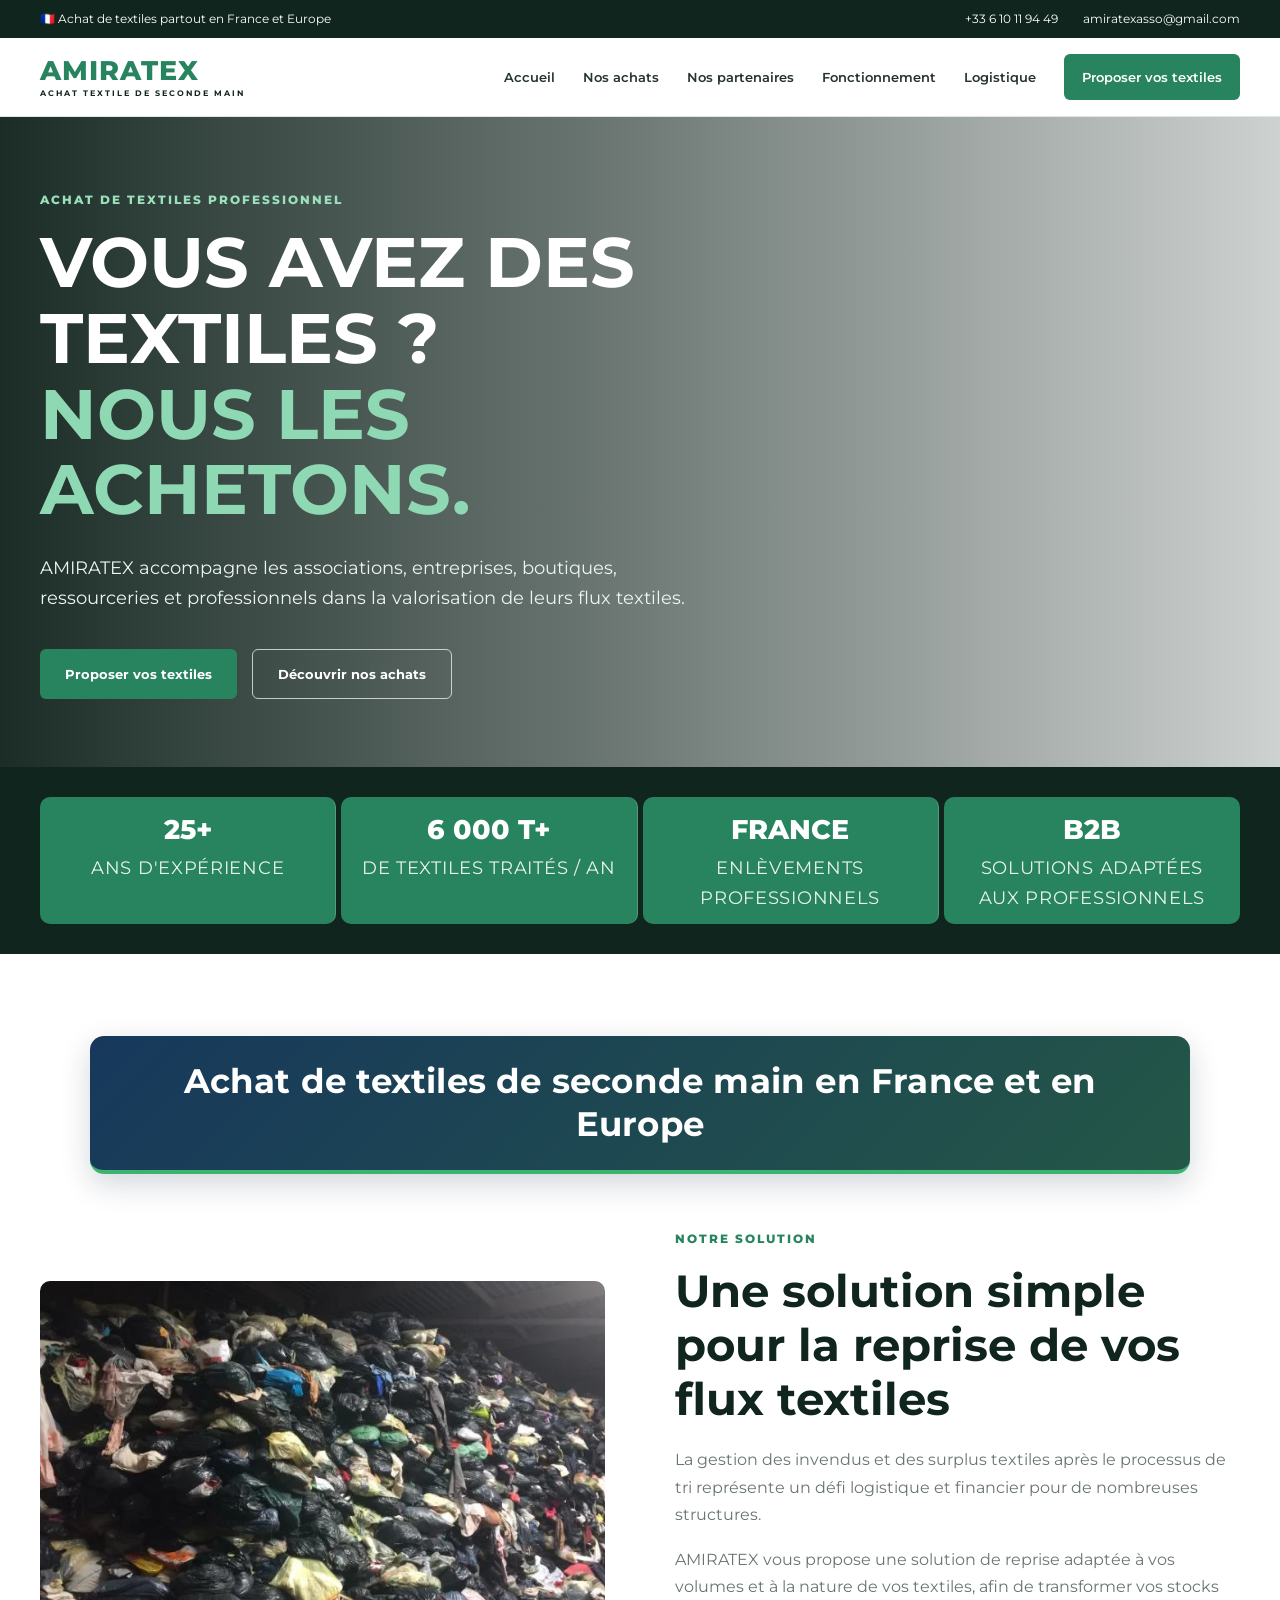
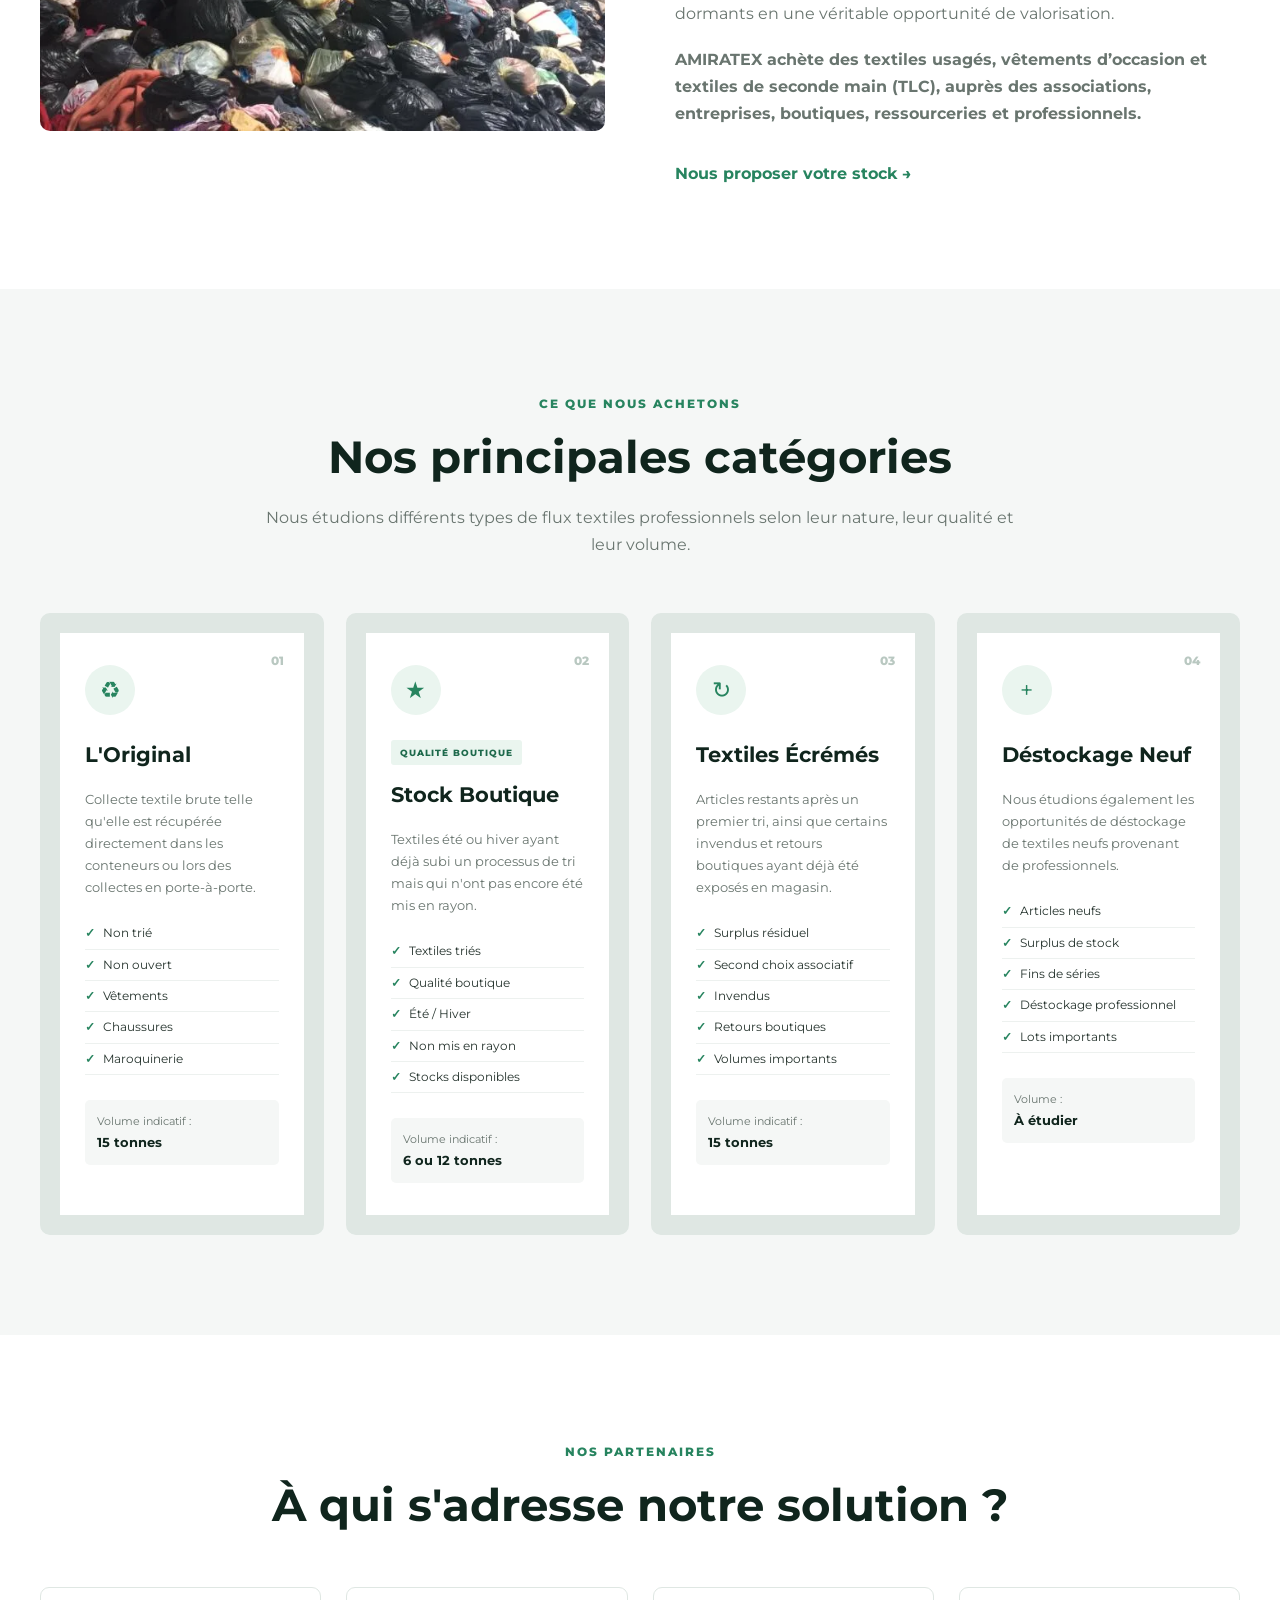
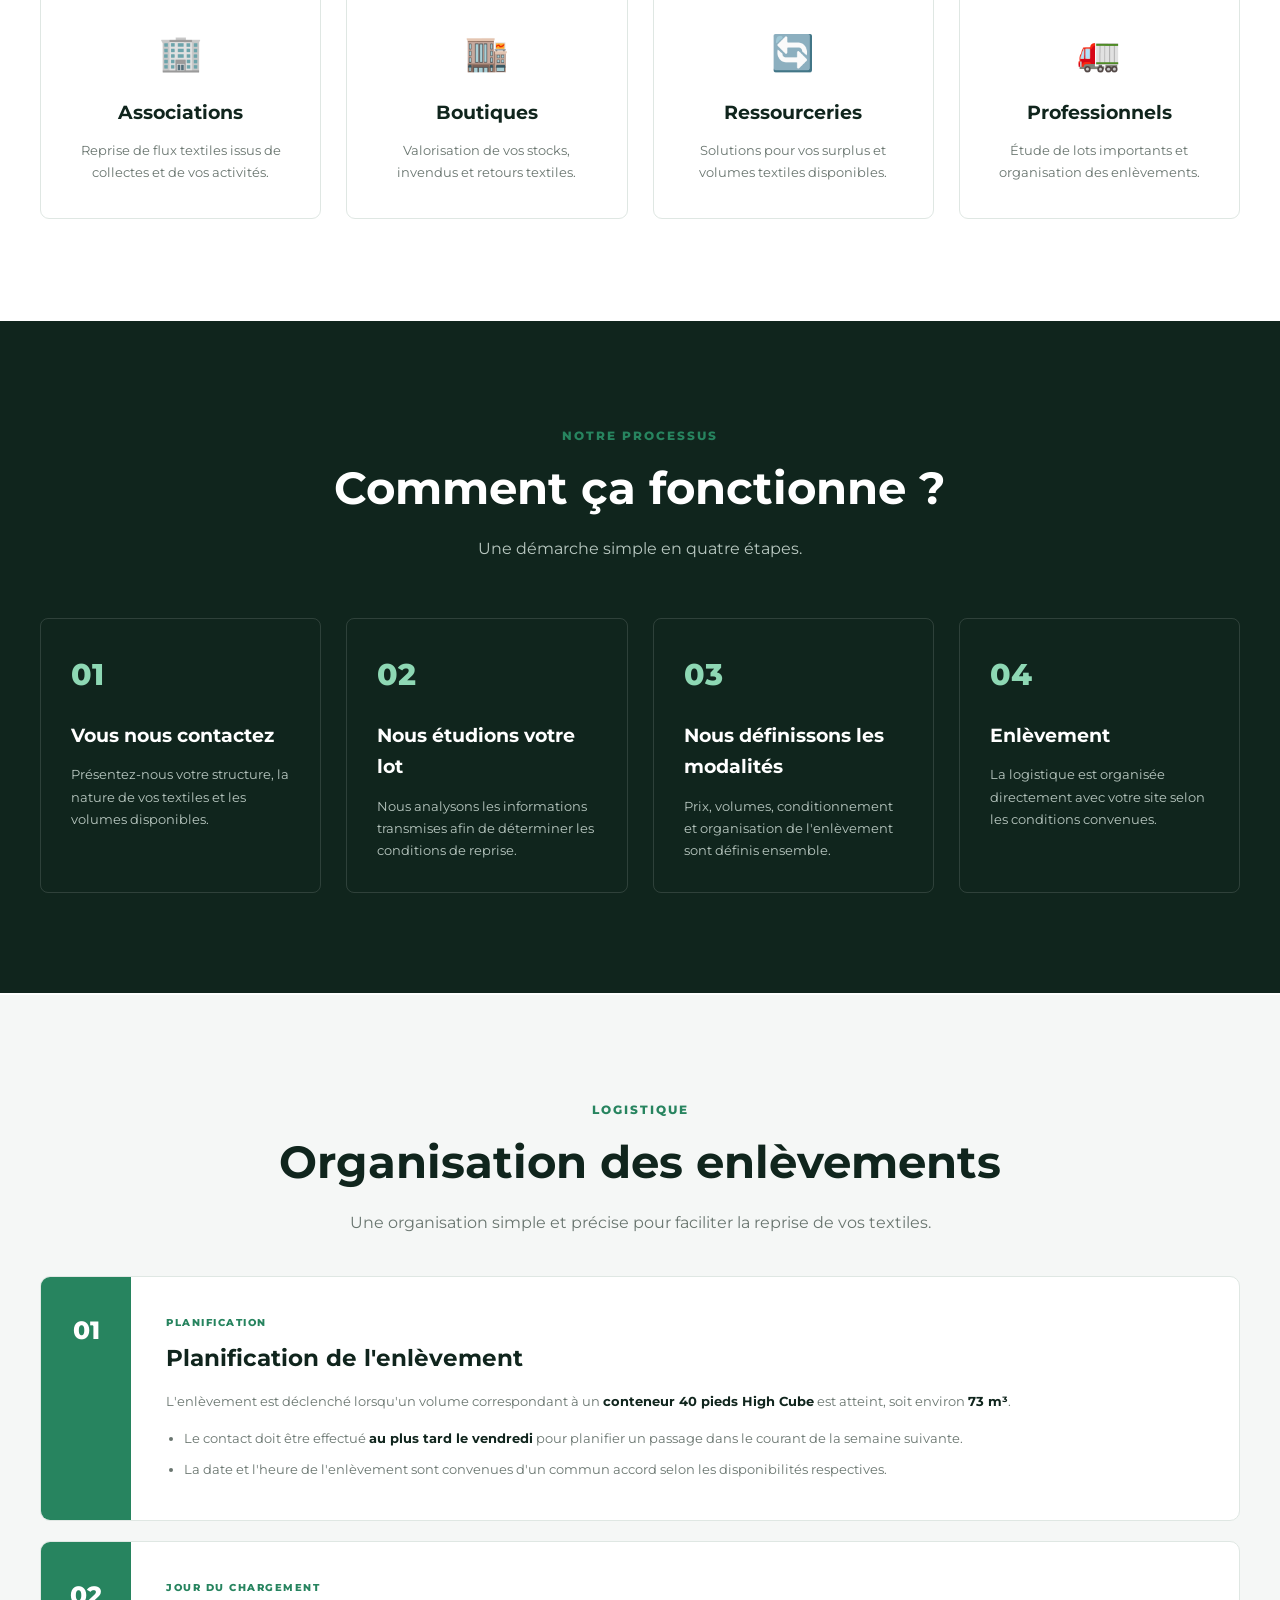
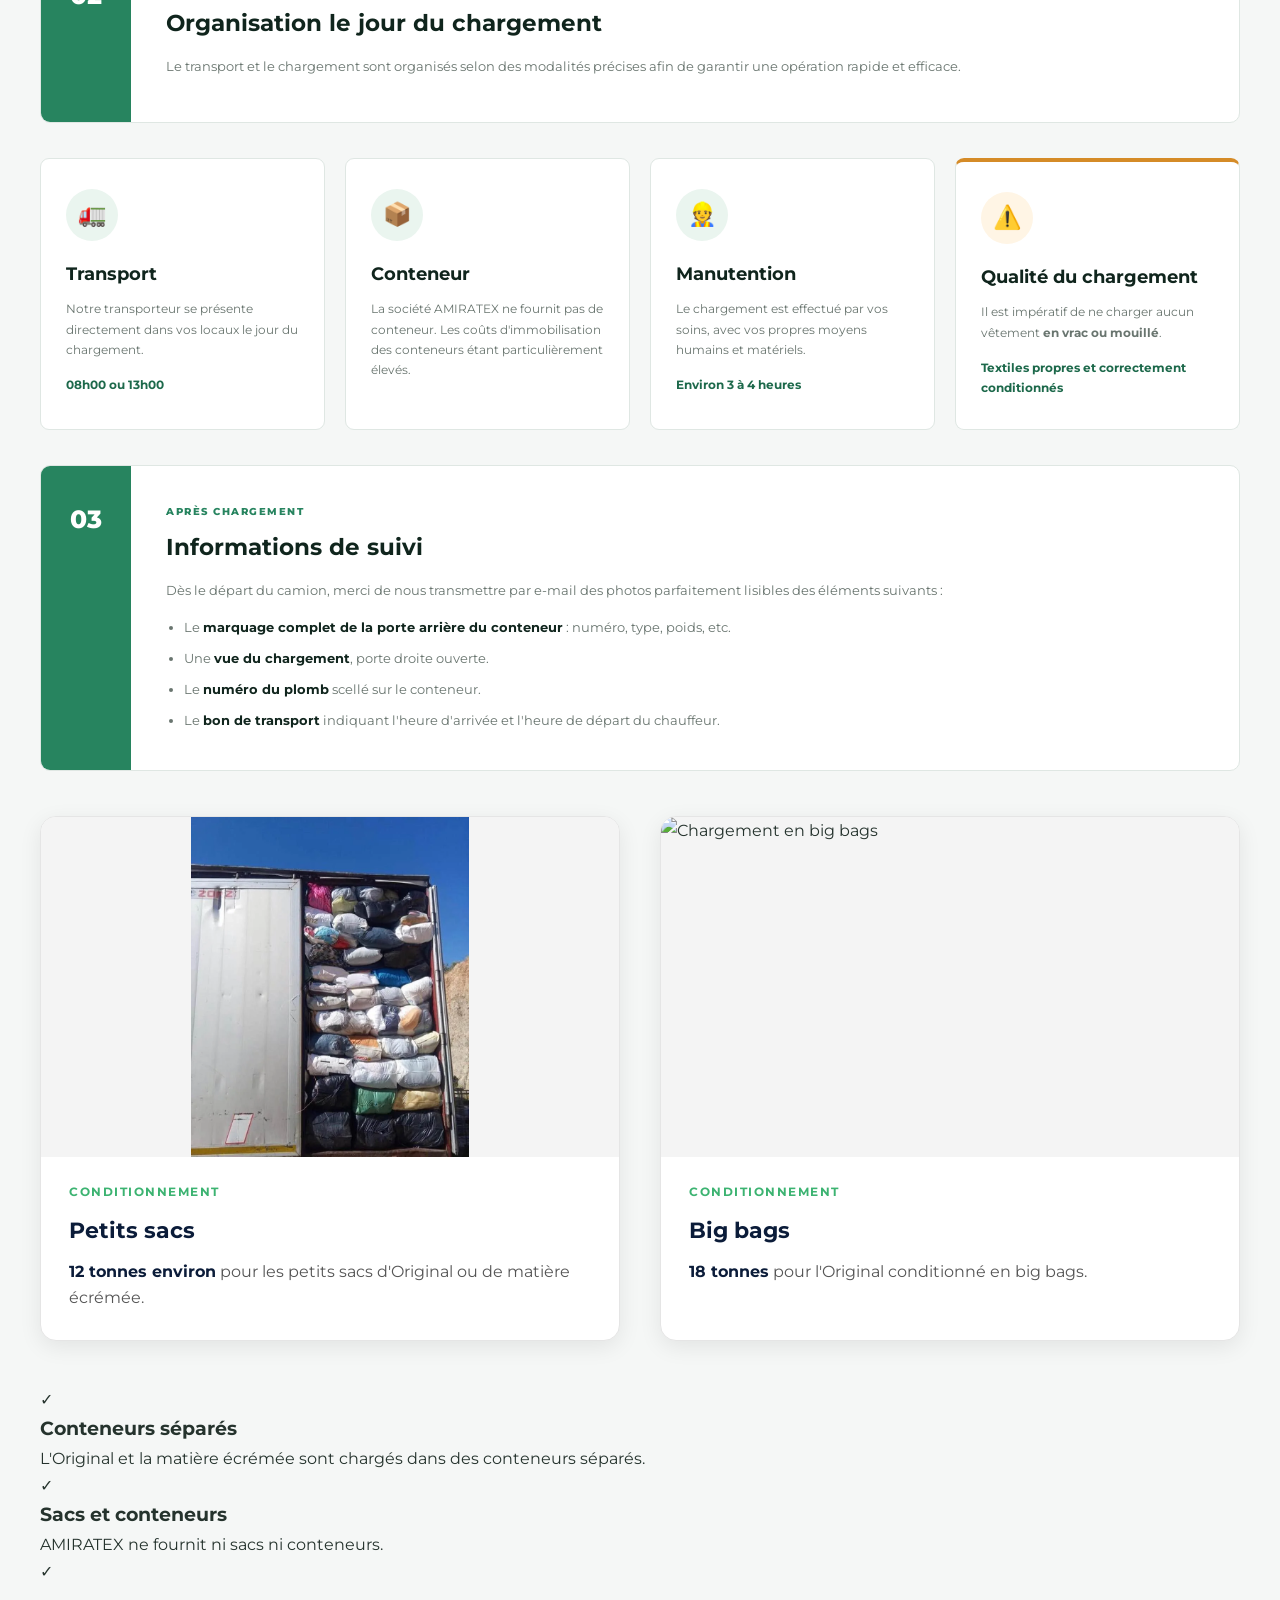
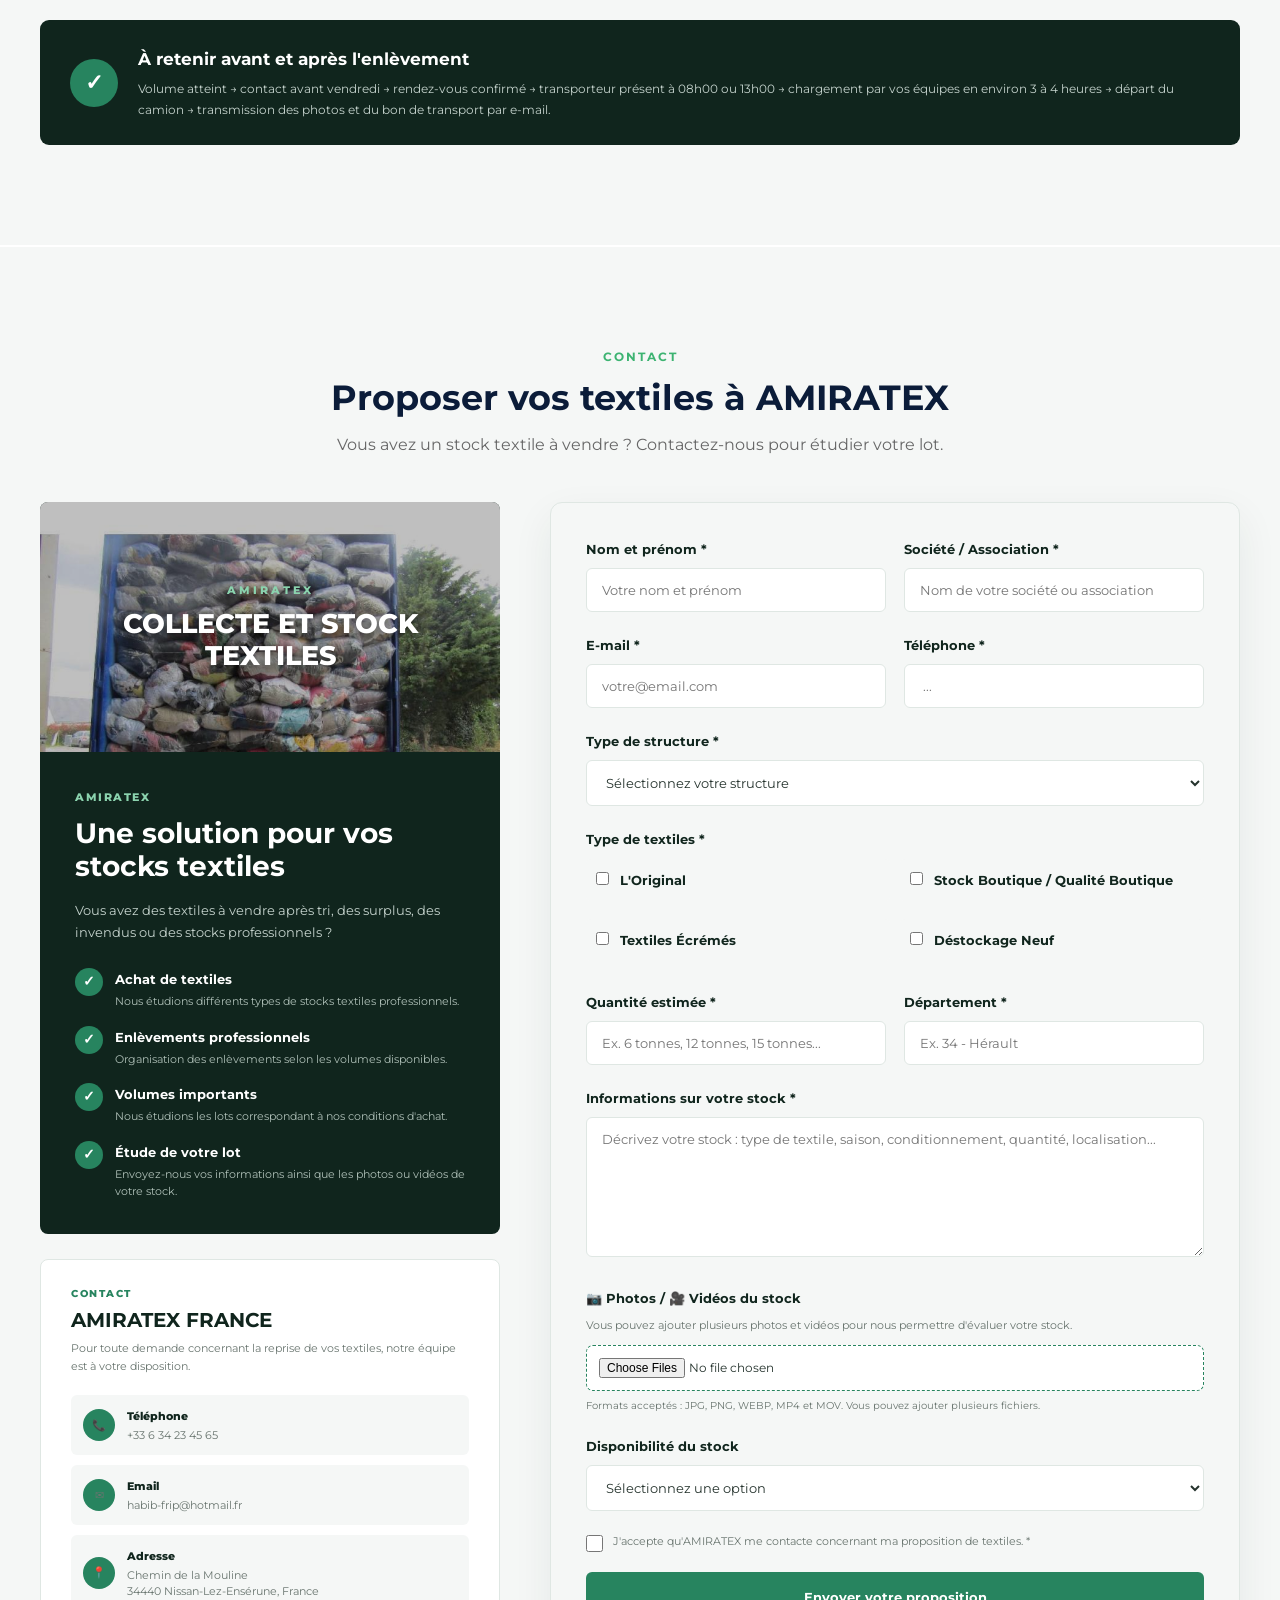
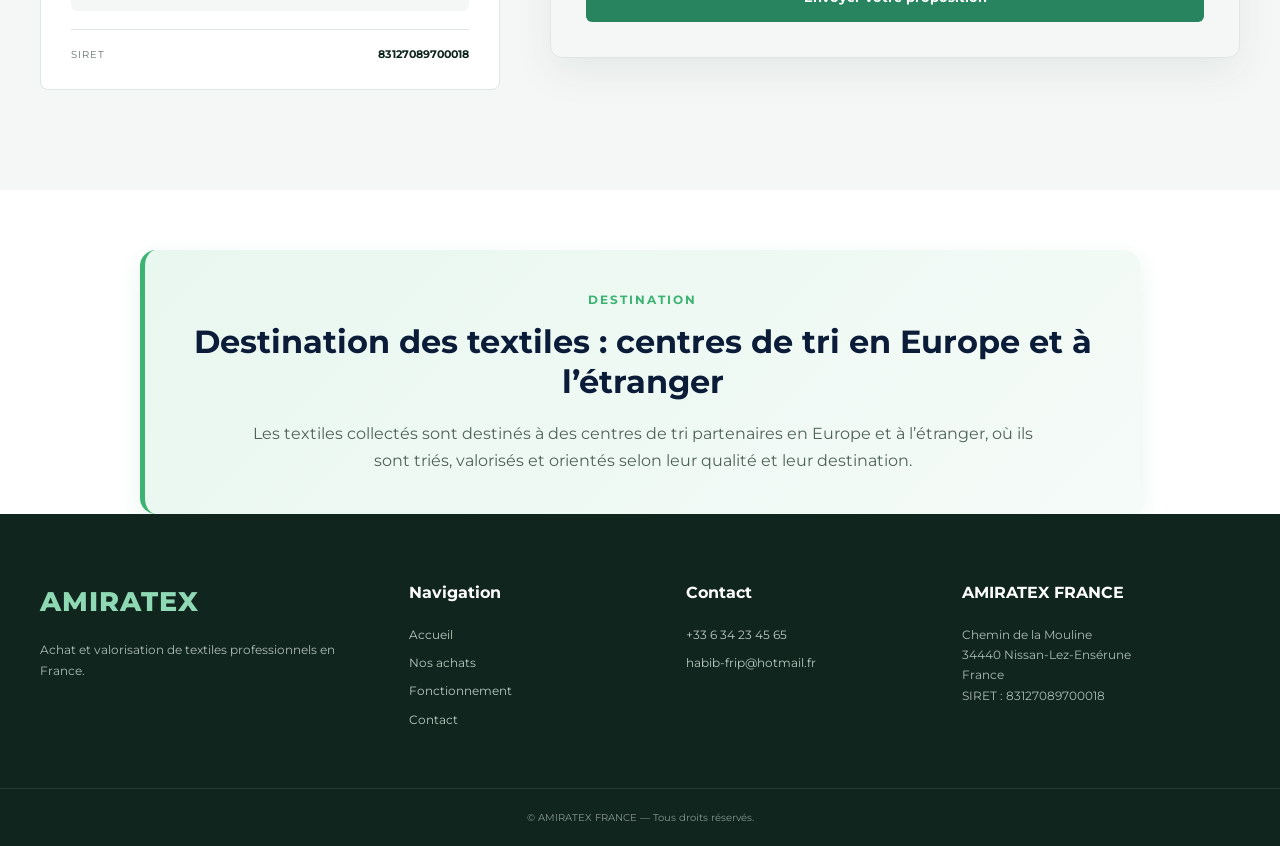
==== index.html @ 4dc1b7bc "Premier commit - Nouveau site AMIRATEX" ====
<!doctype html>
<html lang="fr">
  <head>
    <meta charset="UTF-8" />

    <meta name="viewport" content="width=device-width, initial-scale=1.0" />

    <title>
      AMIRATEX – Achat de textiles usagés et vêtements d’occasion | Textiles de
      seconde main (TLC)
    </title>

    <meta
      name="description"
      content="AMIRATEX achète vos textiles en France : collecte originale, stock boutique, textiles écrémés et déstockage neuf. Enlèvement et logistique adaptés aux professionnels."
    />

    <meta name="robots" content="index, follow" />

    <link rel="stylesheet" href="css/style.css" />

    <link rel="preconnect" href="https://fonts.googleapis.com" />
    <link rel="preconnect" href="https://fonts.gstatic.com" crossorigin />

    <link
      href="https://fonts.googleapis.com/css2?family=Montserrat:wght@400;500;600;700;800&display=swap"
      rel="stylesheet"
    />
  </head>

  <body>
    <!-- =========================
     TOP BAR
========================= -->

    <div class="barre-haute">
      <div class="conteneur barre-haute-contenu">
        <span>🇫🇷 Achat de textiles partout en France et Europe</span>

        <div class="barre-haute-coordonnees">
          <a href="tel:+33610119449">+33 6 10 11 94 49</a>
          <a href="mailto:amiratexasso@gmail.com">amiratexasso@gmail.com</a>
        </div>
      </div>
    </div>

    <!-- =========================
     HEADER
========================= -->

    <header class="entete">
      <div class="conteneur entete-contenu">
        <a href="#accueil" class="logo">
          <span>AMIRATEX</span>
          <small>ACHAT TEXTILE DE SECONDE MAIN</small>
        </a>

        <button class="bouton-menu" id="boutonMenu" aria-label="Ouvrir le menu">
          ☰
        </button>

        <nav class="navigation-principale" id="navigationPrincipale">
          <a href="#accueil">Accueil</a>
          <a href="#achat">Nos achats</a>
          <a href="#partenaires">Nos partenaires</a>
          <a href="#fonctionnement">Fonctionnement</a>
          <a href="#logistique">Logistique</a>
          <a href="#contact" class="bouton-navigation"> Proposer vos textiles </a>
        </nav>
      </div>
    </header>

    <!-- =========================
     HERO
========================= -->

    <section class="accueil" id="accueil">
      <div class="voile-accueil"></div>

      <div class="conteneur accueil-contenu">
        <div class="accueil-texte">
          <span class="accueil-libelle"> ACHAT DE TEXTILES PROFESSIONNEL </span>

          <h1>
            VOUS AVEZ DES TEXTILES ?
            <strong>NOUS LES ACHETONS.</strong>
          </h1>

          <p>
            AMIRATEX accompagne les associations, entreprises, boutiques,
            ressourceries et professionnels dans la valorisation de leurs flux
            textiles.
          </p>

          <div class="accueil-boutons">
            <a href="#contact" class="bouton bouton-principal">
              Proposer vos textiles
            </a>

            <a href="#achat" class="bouton bouton-contour"> Découvrir nos achats </a>
          </div>
        </div>
      </div>
    </section>

    <!-- =========================
     STATS
========================= -->

    <section class="statistiques">
      <div class="conteneur grille-statistiques">
        <div class="statistique">
          <strong>25+</strong>
          <span>ans d'expérience</span>
        </div>

        <div class="statistique">
          <strong>6 000 T+</strong>
          <span>de textiles traités / an</span>
        </div>

        <div class="statistique">
          <strong>FRANCE</strong>
          <span>enlèvements professionnels</span>
        </div>

        <div class="statistique">
          <strong>B2B</strong>
          <span>solutions adaptées aux professionnels</span>
        </div>
      </div>
    </section>

    <!-- =========================
     INTRO
========================= -->

    <section class="section presentation">
      <!-- TITRE DE LA SECTION -->
      <div class="conteneur">
        <h2>Achat de textiles de seconde main en France et en Europe</h2>
      </div>
      <div class="conteneur grille-presentation">
        <div class="image-presentation">
          <img
            src="images/Appoint.webp"
            alt="Textiles destinés à la reprise par AMIRATEX"
            loading="lazy"
          />
        </div>

        <div class="texte-presentation">
          <span class="libelle-section"> NOTRE SOLUTION </span>

          <h2>Une solution simple pour la reprise de vos flux textiles</h2>

          <p>
            La gestion des invendus et des surplus textiles après le processus
            de tri représente un défi logistique et financier pour de nombreuses
            structures.
          </p>

          <p>
            AMIRATEX vous propose une solution de reprise adaptée à vos volumes
            et à la nature de vos textiles, afin de transformer vos stocks
            dormants en une véritable opportunité de valorisation.
          </p>

          <p>
            <strong>
              AMIRATEX achète des textiles usagés, vêtements d’occasion et
              textiles de seconde main (TLC), auprès des associations,
              entreprises, boutiques, ressourceries et professionnels.
            </strong>
          </p>

          <a href="#contact" class="lien-texte"> Nous proposer votre stock → </a>
        </div>
      </div>
    </section>

    <!-- =========================
     NOS ACHATS
========================= -->

    <section class="section achats" id="achat">
      <div class="conteneur">
        <div class="titre-section">
          <span class="libelle-section"> CE QUE NOUS ACHETONS </span>

          <h2>Nos principales catégories</h2>

          <p>
            Nous étudions différents types de flux textiles professionnels selon
            leur nature, leur qualité et leur volume.
          </p>
        </div>

        <div class="grille-achats">
          <!-- ORIGINAL -->

          <article class="carte-achat">
            <div class="numero-carte">01</div>

            <div class="icone-carte">♻</div>

            <h3>L'Original</h3>

            <p>
              Collecte textile brute telle qu'elle est récupérée directement
              dans les conteneurs ou lors des collectes en porte-à-porte.
            </p>

            <ul>
              <li>Non trié</li>
              <li>Non ouvert</li>
              <li>Vêtements</li>
              <li>Chaussures</li>
              <li>Maroquinerie</li>
            </ul>

            <div class="volume">
              Volume indicatif :
              <strong>15 tonnes</strong>
            </div>
          </article>

          <!-- STOCK BOUTIQUE -->

          <article class="carte-achat mis-en-avant">
            <div class="numero-carte">02</div>

            <div class="icone-carte">★</div>

            <span class="libelle-mis-en-avant"> QUALITÉ BOUTIQUE </span>

            <h3>Stock Boutique</h3>

            <p>
              Textiles été ou hiver ayant déjà subi un processus de tri mais qui
              n'ont pas encore été mis en rayon.
            </p>

            <ul>
              <li>Textiles triés</li>
              <li>Qualité boutique</li>
              <li>Été / Hiver</li>
              <li>Non mis en rayon</li>
              <li>Stocks disponibles</li>
            </ul>

            <div class="volume">
              Volume indicatif :
              <strong>6 ou 12 tonnes</strong>
            </div>
          </article>

          <!-- ECREME -->

          <article class="carte-achat">
            <div class="numero-carte">03</div>

            <div class="icone-carte">↻</div>

            <h3>Textiles Écrémés</h3>

            <p>
              Articles restants après un premier tri, ainsi que certains
              invendus et retours boutiques ayant déjà été exposés en magasin.
            </p>

            <ul>
              <li>Surplus résiduel</li>
              <li>Second choix associatif</li>
              <li>Invendus</li>
              <li>Retours boutiques</li>
              <li>Volumes importants</li>
            </ul>

            <div class="volume">
              Volume indicatif :
              <strong>15 tonnes</strong>
            </div>
          </article>

          <!-- DESTOCKAGE NEUF -->

          <article class="carte-achat">
            <div class="numero-carte">04</div>

            <div class="icone-carte">+</div>

            <h3>Déstockage Neuf</h3>

            <p>
              Nous étudions également les opportunités de déstockage de textiles
              neufs provenant de professionnels.
            </p>

            <ul>
              <li>Articles neufs</li>
              <li>Surplus de stock</li>
              <li>Fins de séries</li>
              <li>Déstockage professionnel</li>
              <li>Lots importants</li>
            </ul>

            <div class="volume">
              Volume :
              <strong>À étudier</strong>
            </div>
          </article>
        </div>
      </div>
    </section>

    <!-- =========================
     PARTENAIRES
========================= -->

    <section class="section partenaires" id="partenaires">
      <div class="conteneur">
        <div class="titre-section">
          <span class="libelle-section"> NOS PARTENAIRES </span>

          <h2>À qui s'adresse notre solution ?</h2>
        </div>

        <div class="grille-partenaires">
          <div class="element-partenaire">
            <div class="icone-partenaire">🏢</div>
            <h3>Associations</h3>
            <p>
              Reprise de flux textiles issus de collectes et de vos activités.
            </p>
          </div>

          <div class="element-partenaire">
            <div class="icone-partenaire">🏬</div>
            <h3>Boutiques</h3>
            <p>Valorisation de vos stocks, invendus et retours textiles.</p>
          </div>

          <div class="element-partenaire">
            <div class="icone-partenaire">🔄</div>
            <h3>Ressourceries</h3>
            <p>Solutions pour vos surplus et volumes textiles disponibles.</p>
          </div>

          <div class="element-partenaire">
            <div class="icone-partenaire">🚛</div>
            <h3>Professionnels</h3>
            <p>Étude de lots importants et organisation des enlèvements.</p>
          </div>
        </div>
      </div>
    </section>

    <!-- =========================
     FONCTIONNEMENT
========================= -->

    <section class="section fonctionnement" id="fonctionnement">
      <div class="conteneur">
        <div class="titre-section">
          <span class="libelle-section"> NOTRE PROCESSUS </span>

          <h2>Comment ça fonctionne ?</h2>

          <p>Une démarche simple en quatre étapes.</p>
        </div>

        <div class="etapes">
          <div class="etape">
            <span>01</span>

            <h3>Vous nous contactez</h3>

            <p>
              Présentez-nous votre structure, la nature de vos textiles et les
              volumes disponibles.
            </p>
          </div>

          <div class="etape">
            <span>02</span>

            <h3>Nous étudions votre lot</h3>

            <p>
              Nous analysons les informations transmises afin de déterminer les
              conditions de reprise.
            </p>
          </div>

          <div class="etape">
            <span>03</span>

            <h3>Nous définissons les modalités</h3>

            <p>
              Prix, volumes, conditionnement et organisation de l'enlèvement
              sont définis ensemble.
            </p>
          </div>

          <div class="etape">
            <span>04</span>

            <h3>Enlèvement</h3>

            <p>
              La logistique est organisée directement avec votre site selon les
              conditions convenues.
            </p>
          </div>
        </div>
      </div>
    </section>

    <!-- =========================
     LOGISTIQUE
========================= -->

    <!-- =========================
     ORGANISATION DES ENLÈVEMENTS
========================= -->

    <section class="section logistique" id="logistique">
      <div class="conteneur">
        <!-- TITRE DE LA SECTION -->
        <div class="titre-section">
          <span class="libelle-section"> LOGISTIQUE </span>

          <h2>Organisation des enlèvements</h2>

          <p>
            Une organisation simple et précise pour faciliter la reprise de vos
            textiles.
          </p>
        </div>

        <!-- =========================
             ÉTAPE 01
        ========================= -->

        <div class="etapes-logistiques">
          <article class="etape-logistique">
            <div class="numero-logistique">01</div>

            <div class="contenu-logistique">
              <span class="libelle-logistique"> PLANIFICATION </span>

              <h3>Planification de l'enlèvement</h3>

              <p>
                L'enlèvement est déclenché lorsqu'un volume correspondant à un
                <strong>conteneur 40 pieds High Cube</strong>
                est atteint, soit environ
                <strong>73 m³</strong>.
              </p>

              <ul>
                <li>
                  Le contact doit être effectué
                  <strong>au plus tard le vendredi</strong>
                  pour planifier un passage dans le courant de la semaine
                  suivante.
                </li>

                <li>
                  La date et l'heure de l'enlèvement sont convenues d'un commun
                  accord selon les disponibilités respectives.
                </li>
              </ul>
            </div>
          </article>

          <!-- =========================
                 ÉTAPE 02
            ========================= -->

          <article class="etape-logistique">
            <div class="numero-logistique">02</div>

            <div class="contenu-logistique">
              <span class="libelle-logistique"> JOUR DU CHARGEMENT </span>

              <h3>Organisation le jour du chargement</h3>

              <p>
                Le transport et le chargement sont organisés selon des modalités
                précises afin de garantir une opération rapide et efficace.
              </p>
            </div>
          </article>
        </div>

        <!-- =========================
             INFORMATIONS CHARGEMENT
        ========================= -->

        <div class="grille-informations-logistiques">
          <!-- TRANSPORT -->

          <div class="information-logistique">
            <div class="icone-information">🚛</div>

            <h3>Transport</h3>

            <p>
              Notre transporteur se présente directement dans vos locaux le jour
              du chargement.
            </p>

            <strong> 08h00 ou 13h00 </strong>
          </div>

          <!-- CONTENEUR -->

          <div class="information-logistique">
            <div class="icone-information">📦</div>

            <h3>Conteneur</h3>

            <p>
              La société AMIRATEX ne fournit pas de conteneur. Les coûts
              d'immobilisation des conteneurs étant particulièrement élevés.
            </p>
          </div>

          <!-- MANUTENTION -->

          <div class="information-logistique">
            <div class="icone-information">👷</div>

            <h3>Manutention</h3>

            <p>
              Le chargement est effectué par vos soins, avec vos propres moyens
              humains et matériels.
            </p>

            <strong> Environ 3 à 4 heures </strong>
          </div>

          <!-- QUALITÉ -->

          <div class="information-logistique avertissement">
            <div class="icone-information">⚠️</div>

            <h3>Qualité du chargement</h3>

            <p>
              Il est impératif de ne charger aucun vêtement
              <strong>en vrac ou mouillé</strong>.
            </p>

            <strong> Textiles propres et correctement conditionnés </strong>
          </div>
        </div>

        <!-- =========================
             ÉTAPE 03
        ========================= -->

        <div class="etapes-logistiques etape-logistique-trois">
          <article class="etape-logistique">
            <div class="numero-logistique">03</div>

            <div class="contenu-logistique">
              <span class="libelle-logistique"> APRÈS CHARGEMENT </span>

              <h3>Informations de suivi</h3>

              <p>
                Dès le départ du camion, merci de nous transmettre par e-mail
                des photos parfaitement lisibles des éléments suivants :
              </p>

              <ul>
                <li>
                  Le
                  <strong
                    >marquage complet de la porte arrière du conteneur</strong
                  >
                  : numéro, type, poids, etc.
                </li>

                <li>
                  Une <strong>vue du chargement</strong>, porte droite ouverte.
                </li>

                <li>
                  Le <strong>numéro du plomb</strong> scellé sur le conteneur.
                </li>

                <li>
                  Le <strong>bon de transport</strong> indiquant l'heure
                  d'arrivée et l'heure de départ du chauffeur.
                </li>
              </ul>
            </div>
          </article>
        </div>
        <!-- CONDITIONNEMENT ET VOLUMES -->
        <div class="logistique-supplementaire">
          <div class="carte-logistique-supplementaire">
            <div class="image-logistique-supplementaire">
              <img
                src="images/chargement_original_small_bags.webp"
                alt="Chargement en petits sacs"
              />
            </div>

            <div class="contenu-logistique-supplementaire">
              <span class="libelle-section">CONDITIONNEMENT</span>
              <h3>Petits sacs</h3>
              <p>
                <strong>12 tonnes environ</strong> pour les petits sacs
                d'Original ou de matière écrémée.
              </p>
            </div>
          </div>

          <div class="carte-logistique-supplementaire">
            <div class="image-logistique-supplementaire">
              <img
                src="images/camion_big_bags.webp"
                alt="Chargement en big bags"
              />
            </div>

            <div class="contenu-logistique-supplementaire">
              <span class="libelle-section">CONDITIONNEMENT</span>
              <h3>Big bags</h3>
              <p>
                <strong>18 tonnes</strong> pour l'Original conditionné en big
                bags.
              </p>
            </div>
          </div>
        </div>

        <!-- CONDITIONS COMPLÉMENTAIRES -->
        <div class="conditions-logistiques">
          <div class="condition-logistique">
            <span class="icone-condition">✓</span>
            <div>
              <h3>Conteneurs séparés</h3>
              <p>
                L'Original et la matière écrémée sont chargés dans des
                conteneurs séparés.
              </p>
            </div>
          </div>

          <div class="condition-logistique">
            <span class="icone-condition">✓</span>
            <div>
              <h3>Sacs et conteneurs</h3>
              <p>AMIRATEX ne fournit ni sacs ni conteneurs.</p>
            </div>
          </div>

          <div class="condition-logistique">
            <span class="icone-condition">✓</span>
          </div>
        </div>
        <!-- =========================
             RAPPEL FINAL
        ========================= -->

        <div class="avis-logistique">
          <div class="notice-icon">✓</div>

          <div>
            <h3>À retenir avant et après l'enlèvement</h3>

            <p>
              Volume atteint → contact avant vendredi → rendez-vous confirmé →
              transporteur présent à 08h00 ou 13h00 → chargement par vos équipes
              en environ 3 à 4 heures → départ du camion → transmission des
              photos et du bon de transport par e-mail.
            </p>
          </div>
        </div>
      </div>
    </section>

    <!-- =========================
     CONTACT / PROPOSER VOS TEXTILES
========================= -->

    <section class="section contact" id="contact">
      <!-- =========================
     TITRE DE LA SECTION CONTACT
========================= -->
      <div class="conteneur titre-section-contact">
        <span class="libelle-section">CONTACT</span>

        <h2>Proposer vos textiles à AMIRATEX</h2>

        <p>
          Vous avez un stock textile à vendre ? Contactez-nous pour étudier
          votre lot.
        </p>
      </div>
      <div class="conteneur grille-contact">
        <!-- =========================
             INFORMATIONS AMIRATEX
        ========================= -->

        <!-- =========================
     COLONNE GAUCHE
     PRÉSENTATION + CONTACT
========================= -->
        <div class="informations-contact colonne-contact">
          <!-- =========================
         1. PRÉSENTATION
         EN HAUT À GAUCHE
    ========================= -->

          <div class="presentation-contact">
            <!-- PHOTO -->
            <div class="image-presentation-detail">
              <img
                src="images/chargement_original_smallbags.jpeg"
                alt="Collecte et stock textile AMIRATEX"
              />

              <div class="titre-image-presentation">
                <span>AMIRATEX</span>
                <h3>Collecte et stock textiles</h3>
              </div>
            </div>

            <!-- CONTENU -->
            <div class="contenu-presentation-detail">
              <span class="libelle-section"> AMIRATEX </span>

              <h2>Une solution pour vos stocks textiles</h2>

              <p>
                Vous avez des textiles à vendre après tri, des surplus, des
                invendus ou des stocks professionnels ?
              </p>

              <!-- AVANTAGES -->

              <div class="liste-presentation">
                <!-- 01 -->
                <div class="element-presentation">
                  <span class="icone-presentation"> ✓ </span>

                  <div>
                    <strong> Achat de textiles </strong>

                    <p>
                      Nous étudions différents types de stocks textiles
                      professionnels.
                    </p>
                  </div>
                </div>

                <!-- 02 -->
                <div class="element-presentation">
                  <span class="icone-presentation"> ✓ </span>

                  <div>
                    <strong> Enlèvements professionnels </strong>

                    <p>
                      Organisation des enlèvements selon les volumes
                      disponibles.
                    </p>
                  </div>
                </div>

                <!-- 03 -->
                <div class="element-presentation">
                  <span class="icone-presentation"> ✓ </span>

                  <div>
                    <strong> Volumes importants </strong>

                    <p>
                      Nous étudions les lots correspondant à nos conditions
                      d'achat.
                    </p>
                  </div>
                </div>

                <!-- 04 -->
                <div class="element-presentation">
                  <span class="icone-presentation"> ✓ </span>

                  <div>
                    <strong> Étude de votre lot </strong>

                    <p>
                      Envoyez-nous vos informations ainsi que les photos ou
                      vidéos de votre stock.
                    </p>
                  </div>
                </div>
              </div>
            </div>
          </div>

          <!-- =========================
         2. INFORMATIONS CONTACT
         EN BAS À GAUCHE
    ========================= -->

          <div class="coordonnees-bas">
            <!-- TITRE -->

            <div class="entete-coordonnees">
              <span class="libelle-section"> CONTACT </span>

              <h3>AMIRATEX FRANCE</h3>

              <p>
                Pour toute demande concernant la reprise de vos textiles, notre
                équipe est à votre disposition.
              </p>
            </div>

            <!-- COORDONNÉES -->

            <div class="liste-coordonnees">
              <!-- TÉLÉPHONE -->

              <a href="tel:+33634234565" class="element-coordonnee">
                <span class="icone-coordonnee"> 📞 </span>

                <div>
                  <strong> Téléphone </strong>

                  <span> +33 6 34 23 45 65 </span>
                </div>
              </a>

              <!-- EMAIL -->

              <a
                href="mailto:habib-frip@hotmail.fr"
                class="element-coordonnee"
              >
                <span class="icone-coordonnee"> ✉ </span>

                <div>
                  <strong> Email </strong>

                  <span> habib-frip@hotmail.fr </span>
                </div>
              </a>

              <!-- ADRESSE -->

              <div class="element-coordonnee">
                <span class="icone-coordonnee"> 📍 </span>

                <div>
                  <strong> Adresse </strong>

                  <span>
                    Chemin de la Mouline<br />
                    34440 Nissan-Lez-Ensérune, France
                  </span>
                </div>
              </div>
            </div>

            <!-- SIRET -->

            <div class="informations-entreprise">
              <span> SIRET </span>

              <strong> 83127089700018 </strong>
            </div>
          </div>
        </div>

        <!-- =========================
             FORMULAIRE
        ========================= -->

        <div class="bloc-formulaire-contact">
          <form
            name="demande-achat"
            method="POST"
            data-netlify="true"
            enctype="multipart/form-data"
            id="formulaireAchat"
          >
            <!-- NETLIFY -->

            <input type="hidden" name="form-name" value="demande-achat" />

            <!-- =========================
                     NOM + SOCIÉTÉ
                ========================= -->

            <div class="ligne-formulaire">
              <div class="groupe-champ">
                <label for="name"> Nom et prénom * </label>

                <input
                  type="text"
                  id="nom"
                  name="nom"
                  placeholder="Votre nom et prénom"
                  required
                />
              </div>

              <div class="groupe-champ">
                <label for="company"> Société / Association * </label>

                <input
                  type="text"
                  id="entreprise"
                  name="societe"
                  placeholder="Nom de votre société ou association"
                  required
                />
              </div>
            </div>

            <!-- =========================
                     EMAIL + TÉLÉPHONE
                ========================= -->

            <div class="ligne-formulaire">
              <div class="groupe-champ">
                <label for="email"> E-mail * </label>

                <input
                  type="email"
                  id="courriel"
                  name="email"
                  placeholder="votre@email.com"
                  required
                />
              </div>

              <div class="groupe-champ">
                <label for="phone"> Téléphone * </label>

                <input
                  type="tel"
                  id="telephone"
                  name="telephone"
                  placeholder=" ..."
                  required
                />
              </div>
            </div>

            <!-- =========================
                     TYPE DE STRUCTURE
                ========================= -->

            <div class="groupe-champ">
              <label for="structure"> Type de structure * </label>

              <select id="structure" name="type_structure" required>
                <option value="">Sélectionnez votre structure</option>

                <option value="Association">Association</option>

                <option value="Boutique">Boutique</option>

                <option value="Ressourcerie">Ressourcerie</option>

                <option value="Entreprise">Entreprise</option>

                <option value="Autre professionnel">Autre professionnel</option>
              </select>
            </div>

            <!-- =========================
                     TYPE DE TEXTILES
                ========================= -->

            <div class="groupe-champ">
              <label> Type de textiles * </label>

              <div class="grille-cases">
                <label>
                  <input type="checkbox" name="textiles" value="L'Original" />

                  L'Original
                </label>

                <label>
                  <input
                    type="checkbox"
                    name="textiles"
                    value="Stock Boutique - Qualité Boutique"
                  />

                  Stock Boutique / Qualité Boutique
                </label>

                <label>
                  <input
                    type="checkbox"
                    name="textiles"
                    value="Textiles Écrémés"
                  />

                  Textiles Écrémés
                </label>

                <label>
                  <input
                    type="checkbox"
                    name="textiles"
                    value="Déstockage Neuf"
                  />

                  Déstockage Neuf
                </label>
              </div>
            </div>

            <!-- =========================
                     QUANTITÉ + DÉPARTEMENT
                ========================= -->

            <div class="ligne-formulaire">
              <div class="groupe-champ">
                <label for="quantity"> Quantité estimée * </label>

                <input
                  type="text"
                  id="quantite"
                  name="quantite"
                  placeholder="Ex. 6 tonnes, 12 tonnes, 15 tonnes..."
                  required
                />
              </div>

              <div class="groupe-champ">
                <label for="department"> Département * </label>

                <input
                  type="text"
                  id="departement"
                  name="departement"
                  placeholder="Ex. 34 - Hérault"
                  required
                />
              </div>
            </div>

            <!-- =========================
                     DESCRIPTION
                ========================= -->

            <div class="groupe-champ">
              <label for="message"> Informations sur votre stock * </label>

              <textarea
                id="message"
                name="informations"
                rows="5"
                placeholder="Décrivez votre stock : type de textile, saison, conditionnement, quantité, localisation..."
                required
              ></textarea>
            </div>

            <!-- =========================
     PHOTOS + VIDÉOS DU STOCK
========================= -->

            <div class="groupe-champ">
              <label for="media"> 📷 Photos / 🎥 Vidéos du stock </label>

              <p class="aide-medias">
                Vous pouvez ajouter plusieurs photos et vidéos pour nous
                permettre d'évaluer votre stock.
              </p>

              <input
                type="file"
                id="medias"
                name="photos-videos"
                accept="image/jpeg,image/png,image/webp,video/mp4,video/quicktime"
                multiple
              />

              <!-- LISTE DES FICHIERS SÉLECTIONNÉS -->

              <div id="apercuMedias" class="apercu-medias"></div>

              <small class="aide-fichier">
                Formats acceptés : JPG, PNG, WEBP, MP4 et MOV. Vous pouvez
                ajouter plusieurs fichiers.
              </small>
            </div>

            <!-- =========================
                     DISPONIBILITÉ
                ========================= -->

            <div class="groupe-champ">
              <label for="availability"> Disponibilité du stock </label>

              <select id="disponibilite" name="disponibilite">
                <option value="">Sélectionnez une option</option>

                <option value="Immédiatement">Immédiatement</option>

                <option value="Dans les prochaines semaines">
                  Dans les prochaines semaines
                </option>

                <option value="À définir">À définir</option>
              </select>
            </div>

            <!-- =========================
                     CONSENTEMENT
                ========================= -->

            <div class="consentement-formulaire">
              <label class="case-consentement">
                <input
                  type="checkbox"
                  name="accord-contact"
                  value="Oui"
                  required
                />

                <span>
                  J'accepte qu'AMIRATEX me contacte concernant ma proposition de
                  textiles. *
                </span>
              </label>
            </div>

            <!-- =========================
                     BOUTON
                ========================= -->

            <button type="submit" class="bouton bouton-principal bouton-pleine-largeur">
              Envoyer votre proposition
            </button>

            <!-- MESSAGE -->

            <div id="messageFormulaire" class="message-formulaire" aria-live="polite"></div>
          </form>
        </div>
      </div>
    </section>
    <!-- =========================
     DESTINATION DES TEXTILES
========================= -->
    <div class="destination-textile">
      <div class="contenu-destination-textile">
        <span class="libelle-section">DESTINATION</span>

        <h2>
          Destination des textiles : centres de tri en Europe et à l’étranger
        </h2>

        <p>
          Les textiles collectés sont destinés à des centres de tri partenaires
          en Europe et à l’étranger, où ils sont triés, valorisés et orientés
          selon leur qualité et leur destination.
        </p>
      </div>
    </div>

    <!-- =========================
     FOOTER
========================= -->

    <footer class="pied-page">
      <div class="conteneur grille-pied">
        <div>
          <div class="logo-pied">AMIRATEX</div>

          <p>Achat et valorisation de textiles professionnels en France.</p>
        </div>

        <div>
          <h4>Navigation</h4>

          <a href="#accueil">Accueil</a>
          <a href="#achat">Nos achats</a>
          <a href="#fonctionnement">Fonctionnement</a>
          <a href="#contact">Contact</a>
        </div>

        <div>
          <h4>Contact</h4>

          <a href="tel:+33634234565"> +33 6 34 23 45 65 </a>

          <a href="mailto:habib-frip@hotmail.fr"> habib-frip@hotmail.fr </a>
        </div>

        <div>
          <h4>AMIRATEX FRANCE</h4>

          <p>
            Chemin de la Mouline<br />
            34440 Nissan-Lez-Ensérune<br />
            France
          </p>

          <p>SIRET : 83127089700018</p>
        </div>
      </div>

      <div class="pied-bas">
        © <span id="annee"></span> AMIRATEX FRANCE — Tous droits réservés.
      </div>
    </footer>
    <script
      type="text/javascript"
      src="https://cdn.jsdelivr.net/npm/@emailjs/browser@4/dist/email.min.js"
    ></script>
    <script src="js/main.js"></script>
  </body>
</html>
---- css/style.css ----
/* =====================================================
   AMIRATEX - ACHAT TEXTILE
===================================================== */

:root {

    --green: #27845f;
    --green-dark: #1d694b;
    --green-light: #eaf5ef;

    --dark: #10251d;
    --dark-2: #18382c;

    --white: #ffffff;
    --light: #f5f7f6;

    --text: #25332d;
    --muted: #69756f;

    --border: #dfe7e3;

    --max-width: 1200px;

}


/* =====================================================
   RESET
===================================================== */

* {
    margin: 0;
    padding: 0;
    box-sizing: border-box;
}

html {
    scroll-behavior: smooth;
}

body {

    font-family: "Montserrat", sans-serif;

    color: var(--text);

    background: var(--white);

    line-height: 1.7;

}

img {
    max-width: 100%;
    display: block;
}

a {
    text-decoration: none;
    color: inherit;
}

button,
input,
textarea,
select {
    font-family: inherit;
}


/* =====================================================
   CONTAINER
===================================================== */

.conteneur {

    width: min(
        calc(100% - 40px),
        var(--max-width)
    );

    margin: auto;

}


/* =====================================================
   TOPBAR
===================================================== */

.barre-haute {

    background: var(--dark);

    color: white;

    font-size: 12px;

}

.barre-haute-contenu {

    min-height: 38px;

    display: flex;

    justify-content: space-between;

    align-items: center;

}

.barre-haute-coordonnees {

    display: flex;

    gap: 25px;

}

.barre-haute a:hover {
    color: #8ed8b4;
}


/* =====================================================
   HEADER
===================================================== */

.entete {

    position: sticky;

    top: 0;

    z-index: 1000;

    background: white;

    border-bottom: 1px solid var(--border);

}

.entete-contenu {

    min-height: 78px;

    display: flex;

    align-items: center;

    justify-content: space-between;

}


/* LOGO */

.logo {

    display: flex;

    flex-direction: column;

    line-height: 1;

}

.logo span {

    font-size: 27px;

    font-weight: 800;

    letter-spacing: 1px;

    color: var(--green);

}

.logo small {

    margin-top: 5px;

    font-size: 8px;

    font-weight: 700;

    letter-spacing: 2px;

    color: var(--dark);

}


/* NAVIGATION */

.navigation-principale {

    display: flex;

    align-items: center;

    gap: 28px;

    font-size: 13px;

    font-weight: 600;

}

.navigation-principale a {

    position: relative;

}

.navigation-principale a:not(.bouton-navigation)::after {

    content: "";

    position: absolute;

    left: 0;

    bottom: -7px;

    width: 0;

    height: 2px;

    background: var(--green);

    transition: .3s;

}

.navigation-principale a:not(.bouton-navigation):hover::after {
    width: 100%;
}

.bouton-navigation {

    background: var(--green);

    color: white;

    padding: 12px 18px;

    border-radius: 6px;

}

.bouton-navigation:hover {
    background: var(--green-dark);
}


/* MOBILE MENU */

.bouton-menu {

    display: none;

    border: none;

    background: transparent;

    font-size: 28px;

    cursor: pointer;

    color: var(--dark);

}


/* =====================================================
   HERO
===================================================== */

.accueil {

    position: relative;

    min-height: 650px;

    display: flex;

    align-items: center;

    background:

        linear-gradient(
            90deg,
            rgba(8, 27, 20, .92),
            rgba(8, 27, 20, .58),
            rgba(8, 27, 20, .20)
        ),

        url("../imagesamiratex.webp")
        center / cover no-repeat;
margin-bottom: 0px;
}

.accueil-contenu {
    position: relative;
    z-index: 2;
}

.accueil-texte {

    max-width: 760px;

    color: white;

}

.accueil-libelle,
.libelle-section {

    display: inline-block;

    color: var(--green);

    font-size: 12px;

    font-weight: 800;

    letter-spacing: 2px;

    margin-bottom: 15px;

}

.accueil-libelle {

    color: #9be0bd;

}

.accueil h1 {

    font-size: clamp(
        40px,
        6vw,
        70px
    );

    line-height: 1.08;

    font-weight: 700;

    margin-bottom: 25px;

}

.accueil h1 strong {

    display: block;

    color: #8ed8b4;

}

.accueil p {

    max-width: 680px;

    font-size: 18px;

    color: #edf5f1;

    margin-bottom: 35px;

}


/* BUTTONS */

.accueil-boutons {

    display: flex;

    flex-wrap: wrap;

    gap: 15px;

}

.bouton {

    display: inline-flex;

    justify-content: center;

    align-items: center;

    min-height: 50px;

    padding: 0 25px;

    border-radius: 6px;

    font-weight: 700;

    font-size: 13px;

    transition: .3s;

    cursor: pointer;

    border: 0;

}

.bouton-principal {

    background: var(--green);

    color: white;

}

.bouton-principal:hover {

    background: var(--green-dark);

    transform: translateY(-2px);

}

.bouton-contour {

    border: 1px solid rgba(255,255,255,.7);

    color: white;

}

.bouton-contour:hover {

    background: white;

    color: var(--dark);

}


/* =====================================================
   STATS
===================================================== */

.statistiques {

    background:

      var(--dark);

    color: white;
margin-top: 0px;
margin-bottom: 2px;
padding-top: 30px;
    padding-bottom: 30px;
}

.grille-statistiques {

    display: grid;

    grid-template-columns: repeat(4, 1fr);
gap: 5px;

}

.statistique {

    text-align: center;

    padding: 10px 15px;

    border-right: 1px solid rgba(255,255,255,.2);
    background: var(--green);
    border-radius: 10px;
}

.statistique:last-child {
    border-right: none;
}

.statistique strong {

    display: block;

    font-size: 27px;

    font-weight: 800;

}

.statistique span {

    font-size: 18px;

    opacity: .9;

    text-transform: uppercase;

    letter-spacing: .7px;

}


/* =====================================================
   SECTIONS
===================================================== */

.section {

    padding: 100px 0;
margin-top: 2px;
}

.titre-section {

    max-width: 750px;

    margin: 0 auto 55px;

    text-align: center;

}

.titre-section h2,
.presentation h2,
.logistique h2,
.contact h2,
.engagement h2 {

    color: var(--dark);

    font-size: clamp(
        30px,
        4vw,
        45px
    );

    line-height: 1.2;

    margin-bottom: 20px;

}

.titre-section p {

    color: var(--muted);

}


/* =====================================================
   INTRO
===================================================== */

.presentation {

    background: white;
padding-top: 80px;
}
/* =========================
   TITRE DE LA SECTION INTRO
========================= */

.presentation > .conteneur:first-child {
  text-align: center;
  margin-bottom: 45px;
}

/* =========================
   TITRE PRINCIPAL INTRO
========================= */

.presentation > .conteneur:first-child {
  max-width: 1100px;
  margin: 0 auto 50px;
  padding: 24px 30px;
  background: linear-gradient(135deg, #17385c, #245747);
  border-radius: 14px;
  text-align: center;
  box-shadow: 0 10px 30px rgba(11, 28, 57, 0.18);
  border-bottom: 4px solid #3cb371;
}

.presentation > .conteneur:first-child h2 {
  margin: 0;
  color: #ffffff;
  font-size: 2.15rem;
  line-height: 1.25;
  font-weight: 700;
  letter-spacing: 0.2px;
}

/* Mobile */
@media (max-width: 700px) {

  .presentation > .conteneur:first-child {
    margin-bottom: 30px;
    padding: 20px 18px;
  }

  .presentation > .conteneur:first-child h2 {
    font-size: 1.55rem;
  }
}
.grille-presentation {

    display: grid;

    grid-template-columns: 1fr 1fr;

    gap: 70px;

    align-items: center;

}

.image-presentation {

    overflow: hidden;

    border-radius: 10px;

}

.image-presentation img {

    width: 100%;

    min-height: 450px;

    object-fit: cover;

}

.texte-presentation p {

    margin-bottom: 18px;

    color: var(--muted);

}

.lien-texte {

    display: inline-block;

    margin-top: 15px;

    color: var(--green);

    font-weight: 700;

}


/* =====================================================
   PURCHASES
===================================================== */

.achats {

    background: var(--light);

}

.grille-achats {

    display: grid;

    grid-template-columns: repeat(4, 1fr);

    gap: 22px;

}

.carte-achat {

    position: relative;

    background: white;

    padding: 32px 25px;

    border: 20px solid var(--border);

    border-radius: 10px;

    transition: .35s;

}

.carte-achat:hover {

    transform: translateY(-7px);

    box-shadow:
        0 20px 45px rgba(20,50,40,.10);

}



.libelle-mis-en-avant {

    display: inline-block;

    background: var(--green-light);

    color: var(--green-dark);

    padding: 5px 9px;

    font-size: 9px;

    font-weight: 800;

    letter-spacing: 1px;

    margin-bottom: 12px;

    border-radius: 3px;

}

.numero-carte {

    position: absolute;

    top: 18px;

    right: 20px;

    font-size: 12px;

    font-weight: 800;

    color: #b9c8c1;

}

.icone-carte {

    width: 50px;

    height: 50px;

    display: flex;

    justify-content: center;

    align-items: center;

    border-radius: 50%;

    background: var(--green-light);

    color: var(--green);

    font-size: 23px;

    margin-bottom: 22px;

}

.carte-achat h3 {

    font-size: 21px;

    color: var(--dark);

    margin-bottom: 15px;

}

.carte-achat p {

    font-size: 13px;

    color: var(--muted);

    margin-bottom: 20px;

}

.carte-achat ul {

    list-style: none;

    margin-bottom: 25px;

}

.carte-achat li {

    font-size: 12px;

    padding: 5px 0;

    border-bottom: 1px solid #edf1ef;

}

.carte-achat li::before {

    content: "✓";

    color: var(--green);

    font-weight: 800;

    margin-right: 8px;

}

.volume {

    background: var(--light);

    padding: 12px;

    font-size: 11px;

    color: var(--muted);

    border-radius: 5px;

}

.volume strong {

    display: block;

    color: var(--dark);

    font-size: 13px;

}


/* =====================================================
   PARTNERS
===================================================== */

.grille-partenaires {

    display: grid;

    grid-template-columns: repeat(4, 1fr);

    gap: 25px;

}

.element-partenaire {

    text-align: center;

    padding: 35px 25px;

    border: 1px solid var(--border);

    border-radius: 9px;

    transition: .3s;

}

.element-partenaire:hover {

    border-color: var(--green);

    transform: translateY(-5px);

}

.icone-partenaire {

    font-size: 35px;

    margin-bottom: 15px;

}

.element-partenaire h3 {

    color: var(--dark);

    margin-bottom: 10px;

}

.element-partenaire p {

    font-size: 13px;

    color: var(--muted);

}


/* =====================================================
   PROCESS
===================================================== */

.fonctionnement {

    background: var(--dark);

    color: white;

}

.fonctionnement .titre-section h2 {

    color: white;

}

.fonctionnement .titre-section p {

    color: #b9c8c1;

}

.etapes {

    display: grid;

    grid-template-columns: repeat(4, 1fr);

    gap: 25px;

}

.etape {

    padding: 30px;

    border: 1px solid rgba(255,255,255,.13);

    border-radius: 8px;

}

.etape > span {

    display: block;

    font-size: 30px;

    font-weight: 800;

    color: #8ed8b4;

    margin-bottom: 20px;

}

.etape h3 {

    margin-bottom: 12px;

}

.etape p {

    color: #b9c8c1;

    font-size: 13px;

}


/* =====================================================
   LOGISTICS
===================================================== */

.logistique {

    background: white;

}

.logistics-grid {

    display: grid;

    grid-template-columns: 1.2fr .8fr;

    gap: 70px;

    align-items: center;

}

.logistics-list {

    margin-top: 30px;

    display: grid;

    gap: 18px;

}

.logistics-list div {

    padding: 18px;

    background: var(--light);

    border-left: 4px solid var(--green);

}

.logistics-list strong {

    display: block;

    color: var(--dark);

}

.logistics-list span {

    font-size: 12px;

    color: var(--muted);

}

.logistics-box {

    background: var(--dark);

    color: white;

    padding: 45px;

    border-radius: 10px;

}

.box-icon {

    font-size: 45px;

    margin-bottom: 15px;

}

.logistics-box h3 {

    font-size: 25px;

    margin-bottom: 15px;

}

.logistics-box p {

    color: #c2d1ca;

    font-size: 13px;

    margin-bottom: 15px;

}


/* =====================================================
   ENGAGEMENT
===================================================== */

.engagement {

    background:

        linear-gradient(
            rgba(20,90,62,.92),
            rgba(20,90,62,.92)
        ),

        url("../images/collecte.jpg")
        center / cover;

    color: white;

    text-align: center;

}

.engagement-content {

    max-width: 800px;

}

.engagement h2 {

    color: white;

}

.engagement p {

    max-width: 650px;

    margin: 0 auto 30px;

    color: #e4f2eb;

}


/* =====================================================
   CONTACT
===================================================== */

.contact {

    background: var(--light);

}
/* =====================================================
   TITRE SECTION CONTACT
   ===================================================== */

.titre-section-contact {
  text-align: center;
  margin-bottom: 45px;
}

.titre-section-contact .libelle-section {
  display: block;
  margin-bottom: 10px;
  color: #3cb371;
  font-size: 0.75rem;
  font-weight: 700;
  letter-spacing: 2px;
  text-transform: uppercase;
}

.titre-section-contact h2 {
  margin: 0 0 12px;
  color: #0b1c39;
  font-size: 2.2rem;
  line-height: 1.2;
}

.titre-section-contact p {
  margin: 0 auto;
  max-width: 700px;
  color: #666;
  font-size: 1rem;
  line-height: 1.6;
}


/* MOBILE */

@media (max-width: 700px) {

  .titre-section-contact {
    margin-bottom: 30px;
  }

  .titre-section-contact h2 {
    font-size: 1.7rem;
  }

  .titre-section-contact p {
    font-size: 0.95rem;
  }

}

.grille-contact {

    display: grid;

    grid-template-columns: .8fr 1.2fr;

    gap: 70px;

}

.informations-contact p {

    color: var(--muted);

    margin-bottom: 30px;

}

.contact-details {

    display: grid;

    gap: 20px;

}

.contact-details div {

    display: flex;

    flex-direction: column;

}

.contact-details strong {

    color: var(--dark);

    font-size: 13px;

}

.contact-details a,
.contact-details span {

    font-size: 13px;

    color: var(--muted);

}


/* FORM */

.bloc-formulaire-contact {

    background: white;

    padding: 40px;

    border-radius: 10px;

    box-shadow:
        0 15px 40px rgba(20,50,40,.07);

}

.ligne-formulaire {

    display: grid;

    grid-template-columns: 1fr 1fr;

    gap: 18px;

}

.groupe-champ {

    margin-bottom: 20px;

}

.groupe-champ label {

    display: block;

    margin-bottom: 7px;

    font-size: 12px;

    font-weight: 700;

    color: var(--dark);

}

input,
textarea,
select {

    width: 100%;

    border: 1px solid var(--border);

    border-radius: 5px;

    padding: 13px 14px;

    font-size: 13px;

    color: var(--text);

    background: white;

    outline: none;

    transition: .2s;

}

input:focus,
textarea:focus,
select:focus {

    border-color: var(--green);

    box-shadow:
        0 0 0 3px rgba(39,132,95,.10);

}

textarea {

    resize: vertical;

}

.grille-cases {

    display: grid;

    grid-template-columns: 1fr 1fr;

    gap: 10px;

}

.grille-cases label {

    padding: 10px;

    background: var(--light);

    border-radius: 5px;

    font-weight: 500;

}

.grille-cases input {

    width: auto;

    margin-right: 7px;

}

small {

    display: block;

    color: var(--muted);

    font-size: 10px;

    margin-top: 5px;

}

.bouton-pleine-largeur {

    width: 100%;

}

.message-formulaire {

    display: none;

    margin-top: 15px;

    padding: 12px;

    background: var(--green-light);

    color: var(--green-dark);

    border-radius: 5px;

    font-size: 12px;

    text-align: center;

}


/* =====================================================
   FOOTER
===================================================== */

.pied-page {

    background: var(--dark);

    color: white;

    padding-top: 65px;

}

.grille-pied {

    display: grid;

    grid-template-columns: 1.4fr 1fr 1fr 1.2fr;

    gap: 45px;

    padding-bottom: 50px;

}

.logo-pied {

    font-size: 27px;

    font-weight: 800;

    letter-spacing: 1px;

    color: #8ed8b4;

    margin-bottom: 15px;

}

.pied-page p {

    color: #aebdb6;

    font-size: 12px;

}

.pied-page h4 {

    margin-bottom: 18px;

}

.grille-pied a {

    display: block;

    color: #b9c8c1;

    font-size: 12px;

    margin-bottom: 8px;

}

.grille-pied a:hover {

    color: #8ed8b4;

}

.pied-bas {

    border-top: 1px solid rgba(255,255,255,.1);

    text-align: center;

    padding: 20px;

    color: #87968f;

    font-size: 10px;

}


/* =====================================================
   ANIMATIONS
===================================================== */

.carte-achat,
.element-partenaire,
.etape {

    opacity: 0;

    transform: translateY(25px);

    transition:
        opacity .6s ease,
        transform .6s ease;

}

.carte-achat.visible,
.element-partenaire.visible,
.etape.visible {

    opacity: 1;

    transform: translateY(0);

}


/* =====================================================
   RESPONSIVE
===================================================== */

@media (max-width: 1000px) {

    .navigation-principale {

        gap: 15px;

        font-size: 11px;

    }

    .grille-achats {

        grid-template-columns: 1fr 1fr;

    }

    .grille-partenaires,
    .etapes {

        grid-template-columns: 1fr 1fr;

    }

}


@media (max-width: 800px) {

    .barre-haute-contenu {

        justify-content: center;

    }

    .barre-haute-coordonnees {

        display: none;

    }

    .bouton-menu {

        display: block;

    }

    .navigation-principale {

        position: absolute;

        top: 100%;

        left: 0;

        width: 100%;

        background: white;

        padding: 20px;

        display: none;

        flex-direction: column;

        align-items: stretch;

        gap: 0;

        box-shadow:
            0 15px 25px rgba(0,0,0,.08);

    }

    .navigation-principale.actif {

        display: flex;

    }

    .navigation-principale a {

        padding: 13px;

    }

    .bouton-navigation {

        text-align: center;

        margin-top: 8px;

    }

    .accueil {

        min-height: 580px;

    }

    .grille-presentation,
    .logistics-grid,
    .grille-contact {

        grid-template-columns: 1fr;

    }

    .image-presentation img {

        min-height: 300px;

    }

    .grille-statistiques {

        grid-template-columns: 1fr 1fr;

    }

    .statistique {

        border-bottom: 1px solid rgba(255,255,255,.2);

    }

    .grille-pied {

        grid-template-columns: 1fr 1fr;

    }

}


@media (max-width: 600px) {

    .conteneur {

        width: min(
            calc(100% - 28px),
            var(--max-width)
        );

    }

    .section {

        padding: 70px 0;

    }

    .accueil {

        min-height: 600px;

    }

    .accueil h1 {

        font-size: 39px;

    }

    .accueil p {

        font-size: 15px;

    }

    .accueil-boutons {

        flex-direction: column;

    }

    .accueil-boutons .bouton {

        width: 100%;

    }

    .grille-statistiques {

        grid-template-columns: 1fr 1fr;

    }

    .statistique strong {

        font-size: 20px;

    }

    .grille-achats,
    .grille-partenaires,
    .etapes,
    .ligne-formulaire,
    .grille-pied {

        grid-template-columns: 1fr;

    }

    .bloc-formulaire-contact {

        padding: 25px 18px;

    }

    .grille-cases {

        grid-template-columns: 1fr;

    }

    .logistics-box {

        padding: 30px 22px;

    }

}
/* =====================================================
   ORGANISATION DES ENLÈVEMENTS
===================================================== */

.logistique {
    background: var(--light);
}


/* =========================
   TITRE
========================= */

.logistique .titre-section {
    margin-bottom: 40px;
}


/* =========================
   ÉTAPES
========================= */

.etapes-logistiques {
    display: grid;
    gap: 20px;
    margin-bottom: 35px;
}

.etape-logistique {
    display: grid;
    grid-template-columns: 90px 1fr;
    background: var(--white);
    border: 1px solid var(--border);
    border-radius: 10px;
    overflow: hidden;
    transition: 0.3s ease;
}

.etape-logistique:hover {
    transform: translateY(-3px);
    box-shadow: 0 15px 35px rgba(20, 50, 40, 0.08);
}


/* =========================
   NUMÉRO
========================= */

.numero-logistique {
    display: flex;
    justify-content: center;
    align-items: flex-start;

    padding-top: 32px;

    background: var(--green);
    color: var(--white);

    font-size: 25px;
    font-weight: 800;
}


/* =========================
   CONTENU ÉTAPE
========================= */

.contenu-logistique {
    padding: 30px 35px;
}

.libelle-logistique {
    display: inline-block;

    margin-bottom: 8px;

    color: var(--green);

    font-size: 10px;
    font-weight: 800;

    letter-spacing: 1.5px;
}

.contenu-logistique h3 {
    margin-bottom: 12px;

    color: var(--dark);

    font-size: 23px;
}

.contenu-logistique p {
    margin-bottom: 15px;

    color: var(--muted);

    font-size: 13px;
    line-height: 1.7;
}

.contenu-logistique ul {
    margin-left: 18px;

    color: var(--muted);

    font-size: 13px;
    line-height: 1.7;
}

.contenu-logistique li {
    margin-bottom: 9px;
}

.contenu-logistique strong {
    color: var(--dark);
}


/* =========================
   ESPACE AVANT ÉTAPE 03
========================= */

.etape-logistique-trois {
    margin-top: 35px;
}


/* =========================
   BLOCS INFORMATIONS
========================= */

.grille-informations-logistiques {
    display: grid;

    grid-template-columns: repeat(4, 1fr);

    gap: 20px;
}


.information-logistique {
    background: var(--white);

    padding: 30px 25px;

    border: 1px solid var(--border);
    border-radius: 9px;

    transition: 0.3s ease;
}

.information-logistique:hover {
    border-color: var(--green);

    transform: translateY(-4px);

    box-shadow: 0 10px 25px rgba(20, 50, 40, 0.06);
}


/* =========================
   ICÔNES
========================= */

.icone-information {
    width: 52px;
    height: 52px;

    display: flex;
    justify-content: center;
    align-items: center;

    margin-bottom: 18px;

    border-radius: 50%;

    background: var(--green-light);

    font-size: 23px;
}


/* =========================
   TITRES BLOCS
========================= */

.information-logistique h3 {
    margin-bottom: 10px;

    color: var(--dark);

    font-size: 18px;
}

.information-logistique p {
    margin-bottom: 15px;

    color: var(--muted);

    font-size: 12px;
    line-height: 1.7;
}

.information-logistique > strong {
    display: block;

    color: var(--green-dark);

    font-size: 12px;
}


/* =========================
   BLOC AVERTISSEMENT
========================= */

.information-logistique.avertissement {
    border-top: 4px solid #d58b27;
}

.information-logistique.avertissement .icone-information {
    background: #fff5e5;
}


/* =========================
   RAPPEL FINAL
========================= */

.avis-logistique {
    display: flex;

    align-items: center;

    gap: 20px;

    margin-top: 35px;

    padding: 25px 30px;

    background: var(--dark);

    color: var(--white);

    border-radius: 9px;
}


.notice-icon {
    flex-shrink: 0;

    width: 48px;
    height: 48px;

    display: flex;
    align-items: center;
    justify-content: center;

    border-radius: 50%;

    background: var(--green);

    font-size: 22px;
    font-weight: 800;
}


.avis-logistique h3 {
    margin-bottom: 5px;

    color: var(--white);

    font-size: 17px;
}

.avis-logistique p {
    color: #c4d2cc;

    font-size: 12px;
    line-height: 1.7;
}


/* =====================================================
   TABLETTE
===================================================== */

@media (max-width: 1000px) {

    .grille-informations-logistiques {
        grid-template-columns: 1fr 1fr;
    }

}


/* =====================================================
   MOBILE
===================================================== */

@media (max-width: 700px) {

    .etape-logistique {
        grid-template-columns: 65px 1fr;
    }


    .numero-logistique {
        padding-top: 25px;

        font-size: 20px;
    }


    .contenu-logistique {
        padding: 25px 20px;
    }


    .contenu-logistique h3 {
        font-size: 19px;
    }


    .contenu-logistique p,
    .contenu-logistique ul {
        font-size: 12px;
    }


    .grille-informations-logistiques {
        grid-template-columns: 1fr;
    }


    .avis-logistique {
        align-items: flex-start;

        padding: 22px;
    }

}


/* =====================================================
   PETIT MOBILE
===================================================== */

@media (max-width: 450px) {

    .etape-logistique {
        grid-template-columns: 1fr;
    }


    .numero-logistique {
        min-height: 55px;

        align-items: center;

        padding: 0 20px;

        justify-content: flex-start;
    }


    .contenu-logistique {
        padding: 22px 18px;
    }


    .contenu-logistique h3 {
        font-size: 18px;
    }


    .avis-logistique {
        flex-direction: column;

        gap: 15px;
    }

}
/* =====================================================
   RESPONSIVE
===================================================== */

@media (max-width: 1000px) {

    .grille-informations-logistiques {

        grid-template-columns: 1fr 1fr;

    }

}


@media (max-width: 700px) {

    .etape-logistique {

        grid-template-columns: 65px 1fr;

    }

    .numero-logistique {

        padding-top: 25px;

        font-size: 20px;

    }

    .contenu-logistique {

        padding: 25px 20px;

    }

    .contenu-logistique h3 {

        font-size: 19px;

    }

    .grille-informations-logistiques {

        grid-template-columns: 1fr;

    }

    .avis-logistique {

        align-items: flex-start;

        padding: 22px;

    }

}


@media (max-width: 450px) {

    .etape-logistique {

        grid-template-columns: 1fr;

    }

    .numero-logistique {

        min-height: 55px;

        align-items: center;

        padding: 0;

        justify-content: flex-start;

        padding-left: 20px;

    }

}
 /* =====================================================
    FORMULAIRE PROPOSER VOS TEXTILES
 ===================================================== */

.contact-section {
    background: var(--white);
}

.grille-contact {
    display: grid;
    grid-template-columns: 0.8fr 1.2fr;
    gap: 50px;
    align-items: start;
}


/* =========================
   INFORMATIONS CONTACT
========================= */

.informations-contact {
    padding: 35px;
    background: var(--dark);
    color: var(--white);
    border-radius: 12px;
}

.contact-label {
    display: inline-block;
    margin-bottom: 10px;
    color: #8bd3ae;
    font-size: 11px;
    font-weight: 800;
    letter-spacing: 1.5px;
}

.informations-contact h3 {
    margin-bottom: 15px;
    color: var(--white);
    font-size: 28px;
}

.informations-contact > p {
    margin-bottom: 30px;
    color: #c4d2cc;
    font-size: 13px;
    line-height: 1.7;
}


/* =========================
   CONTACT ITEMS
========================= */

.contact-item {
    display: flex;
    align-items: flex-start;
    gap: 15px;
    margin-bottom: 22px;
}

.contact-icon {
    width: 42px;
    height: 42px;

    display: flex;
    align-items: center;
    justify-content: center;

    flex-shrink: 0;

    border-radius: 50%;
    background: var(--green);

    font-size: 18px;
}

.contact-item strong {
    display: block;
    margin-bottom: 4px;
    color: var(--white);
    font-size: 12px;
}

.contact-item a,
.contact-item span {
    color: #c4d2cc;
    font-size: 13px;
    line-height: 1.6;
    text-decoration: none;
}

.contact-item a:hover {
    color: #8bd3ae;
}


/* =========================
   FORMULAIRE
========================= */

.bloc-formulaire-contact {
    padding: 35px;

    background: var(--light);

    border: 1px solid var(--border);
    border-radius: 12px;
}

.groupe-champ {
    margin-bottom: 22px;
}

.groupe-champ label {
    display: block;
    margin-bottom: 8px;

    color: var(--dark);

    font-size: 13px;
    font-weight: 700;
}

.groupe-champ input[type="text"],
.groupe-champ input[type="email"],
.groupe-champ input[type="tel"],
.groupe-champ select,
.groupe-champ textarea {
    width: 100%;

    padding: 13px 15px;

    background: var(--white);

    border: 1px solid var(--border);
    border-radius: 6px;

    color: var(--text);

    font-family: inherit;
    font-size: 13px;

    outline: none;

    transition: 0.2s ease;
}

.groupe-champ textarea {
    min-height: 140px;
    resize: vertical;
}

.groupe-champ input:focus,
.groupe-champ select:focus,
.groupe-champ textarea:focus {
    border-color: var(--green);

    box-shadow: 0 0 0 3px rgba(39, 132, 95, 0.08);
}


/* =========================
   CHECKBOXES TEXTILES
========================= */

.grille-cases {
    display: grid;

    grid-template-columns: 1fr 1fr;

    gap: 10px;
}

.checkbox-item {
    display: flex !important;
    align-items: center;

    gap: 10px;

    padding: 13px;

    background: var(--white);

    border: 1px solid var(--border);
    border-radius: 6px;

    cursor: pointer;

    transition: 0.2s ease;
}

.checkbox-item:hover {
    border-color: var(--green);
    background: var(--green-light);
}

.checkbox-item input {
    width: 17px;
    height: 17px;

    accent-color: var(--green);

    cursor: pointer;
}

.checkbox-item span {
    color: var(--text);
    font-size: 12px;
    font-weight: 600;
}


/* =========================
   PHOTOS / VIDÉOS
========================= */

.file-description {
    margin-bottom: 10px;

    color: var(--muted);

    font-size: 12px;
    line-height: 1.6;
}

.groupe-champ input[type="file"] {
    width: 100%;

    padding: 12px;

    background: var(--white);

    border: 1px dashed var(--green);

    border-radius: 7px;

    color: var(--text);

    font-family: inherit;
    font-size: 12px;

    cursor: pointer;
}

.groupe-champ input[type="file"]:hover {
    background: var(--green-light);
}

.aide-fichier {
    display: block;

    margin-top: 7px;

    color: var(--muted);

    font-size: 10px;
    line-height: 1.5;
}


/* =========================
   CONSENTEMENT
========================= */

.consentement-formulaire {
    margin: 20px 0;
}

.case-consentement {
    display: flex;

    align-items: flex-start;

    gap: 10px;

    cursor: pointer;
}

.case-consentement input {
    width: 17px;
    height: 17px;

    margin-top: 2px;

    flex-shrink: 0;

    accent-color: var(--green);
}

.case-consentement span {
    color: var(--muted);

    font-size: 11px;
    line-height: 1.6;
}


/* =========================
   BOUTON ENVOI
========================= */

.form-submit {
    width: 100%;

    border: none;

    cursor: pointer;
}


/* =========================
   MESSAGE FORMULAIRE
========================= */

.message-formulaire {
    margin-top: 15px;

    font-size: 12px;

    text-align: center;
}


/* =========================
   TABLETTE
========================= */

@media (max-width: 900px) {

    .grille-contact {
        grid-template-columns: 1fr;

        gap: 30px;
    }

}


/* =========================
   MOBILE
========================= */

@media (max-width: 600px) {

    .informations-contact,
    .bloc-formulaire-contact {
        padding: 25px 20px;
    }

    .informations-contact h3 {
        font-size: 24px;
    }

    .grille-cases {
        grid-template-columns: 1fr;
    }

    .groupe-champ input[type="file"] {
        font-size: 11px;
    }

}
/* =====================================================
   PHOTOS / VIDÉOS - FORMULAIRE
===================================================== */

.aide-medias {
    display: block;
    margin-bottom: 10px;
    color: var(--muted);
    font-size: 11px;
    line-height: 1.6;
}

input[type="file"] {
    width: 100%;
    padding: 12px;
    background: white;
    border: 1px dashed var(--green);
    border-radius: 6px;
    font-family: inherit;
    font-size: 12px;
    cursor: pointer;
}

input[type="file"]:hover {
    background: var(--green-light);
}


/* =====================================================
   FORMULAIRE - RESPONSIVE
===================================================== */

@media (max-width: 800px) {

    .grille-contact {
        grid-template-columns: 1fr;
        gap: 30px;
    }

    .ligne-formulaire {
        grid-template-columns: 1fr;
        gap: 0;
    }

    .bloc-formulaire-contact {
        padding: 25px 20px;
    }

}
/* =========================================================
   CONTACT
   COLONNE GAUCHE :
   PRÉSENTATION EN HAUT
   CONTACT EN BAS
========================================================= */


/* ---------------------------------------------------------
   COLONNE GAUCHE
--------------------------------------------------------- */

.colonne-contact {
    display: flex;
    flex-direction: column;
    gap: 25px;
    padding: 0 !important;
    background: transparent;
}


/* ---------------------------------------------------------
   PRÉSENTATION
   VERSION 1
--------------------------------------------------------- */

.presentation-contact {
    width: 100%;
    overflow: hidden;
    padding: 0 !important;
    border-radius: 8px;
    background: var(--dark);
}


/* ---------------------------------------------------------
   IMAGE
--------------------------------------------------------- */

.image-presentation-detail {
    width: 100%;
    height: 250px;
    overflow: hidden;
}

.image-presentation-detail img {
    display: block;
    width: 100%;
    height: 100%;
    object-fit: cover;
}


/* ---------------------------------------------------------
   CONTENU PRÉSENTATION
--------------------------------------------------------- */

.contenu-presentation-detail {
    padding: 30px 35px 35px;
}


/* PETIT TITRE AMIRATEX */

.contenu-presentation-detail .libelle-section {
    display: inline-block;
    margin-bottom: 10px;
    color: #8bd3ae;
    font-size: 11px;
    font-weight: 800;
    letter-spacing: 1.5px;
}


/* GRAND TITRE */

.contenu-presentation-detail h2 {
    margin: 0 0 15px;
    color: var(--white);
    font-size: 28px;
    line-height: 1.2;
}


/* TEXTE */

.contenu-presentation-detail > p {
    margin: 0 0 25px;
    color: #c4d2cc;
    font-size: 13px;
    line-height: 1.7;
}


/* ---------------------------------------------------------
   LISTE DES AVANTAGES
--------------------------------------------------------- */

.liste-presentation {
    display: grid;
    gap: 16px;
}


/* ÉLÉMENT */

.element-presentation {
    display: flex;
    align-items: flex-start;
    gap: 12px;
}


/* ROND VERT */

.icone-presentation {
    display: flex;
    flex-shrink: 0;
    align-items: center;
    justify-content: center;

    width: 28px;
    height: 28px;

    border-radius: 50%;

    background: var(--green);

    color: #ffffff;

    font-size: 14px;
    font-weight: 800;
}


/* TITRE */

.element-presentation strong {
    display: block;
    margin-bottom: 3px;

    color: #ffffff;

    font-size: 13px;
    font-weight: 700;
}


/* DESCRIPTION */

.element-presentation p {
    margin: 0;

    color: #aebfb7;

    font-size: 11px;
    line-height: 1.5;
}


/* =========================================================
   INFORMATIONS CONTACT
   EN BAS À GAUCHE
========================================================= */

.coordonnees-bas {
    width: 100%;

    padding: 25px 30px;

    border: 1px solid var(--border);

    border-radius: 8px;

    background: var(--white);

    box-sizing: border-box;
}


/* ---------------------------------------------------------
   TITRE CONTACT
--------------------------------------------------------- */

.entete-coordonnees {
    margin-bottom: 20px;
}


/* LABEL CONTACT */

.entete-coordonnees .libelle-section {
    display: block;

    margin-bottom: 6px;

    color: var(--green);

    font-size: 10px;
    font-weight: 800;

    letter-spacing: 1.5px;
}


/* AMIRATEX FRANCE */

.entete-coordonnees h3 {
    margin: 0 0 8px;

    color: var(--dark);

    font-size: 20px;
    line-height: 1.2;
}


/* DESCRIPTION */

.entete-coordonnees p {
    margin: 0;

    color: var(--muted);

    font-size: 11px;

    line-height: 1.6;
}


/* =========================================================
   LISTE DES COORDONNÉES
========================================================= */

.liste-coordonnees {
    display: grid;
    gap: 10px;
}


/* ---------------------------------------------------------
   UNE COORDONNÉE
--------------------------------------------------------- */

.element-coordonnee {
    display: flex;

    align-items: center;

    gap: 12px;

    padding: 12px;

    border-radius: 6px;

    background: var(--light);

    color: var(--text);

    text-decoration: none;

    transition: all 0.2s ease;
}


/* HOVER */

.element-coordonnee:hover {
    background: var(--green-light);

    transform: translateX(3px);
}


/* ---------------------------------------------------------
   ICÔNE
--------------------------------------------------------- */

.icone-coordonnee {
    display: flex;

    flex-shrink: 0;

    align-items: center;
    justify-content: center;

    width: 32px;
    height: 32px;

    border-radius: 50%;

    background: var(--green);

    color: #ffffff;

    font-size: 15px;
}


/* ---------------------------------------------------------
   TEXTE COORDONNÉE
--------------------------------------------------------- */

.element-coordonnee div {
    display: flex;

    flex-direction: column;

    gap: 2px;

    min-width: 0;
}


/* LABEL */

.element-coordonnee strong {
    color: var(--dark);

    font-size: 11px;

    font-weight: 800;
}


/* VALEUR */

.element-coordonnee span {
    color: var(--muted);

    font-size: 11px;

    line-height: 1.4;

    word-break: break-word;
}


/* =========================================================
   SIRET
========================================================= */

.informations-entreprise {
    display: flex;

    align-items: center;

    justify-content: space-between;

    margin-top: 18px;

    padding-top: 15px;

    border-top: 1px solid var(--border);
}


/* LABEL SIRET */

.informations-entreprise span {
    color: var(--muted);

    font-size: 10px;

    text-transform: uppercase;

    letter-spacing: 1px;
}


/* NUMÉRO */

.informations-entreprise strong {
    color: var(--dark);

    font-size: 11px;
}


/* =========================================================
   TABLETTE
========================================================= */

@media (max-width: 800px) {

    .colonne-contact {
        gap: 20px;
    }

    .image-presentation-detail {
        height: 220px;
    }

    .contenu-presentation-detail {
        padding: 25px 20px 30px;
    }

    .contenu-presentation-detail h2 {
        font-size: 24px;
    }

    .coordonnees-bas {
        padding: 22px 20px;
    }

}


/* =========================================================
   MOBILE
========================================================= */

@media (max-width: 500px) {

    .image-presentation-detail {
        height: 200px;
    }

    .contenu-presentation-detail {
        padding: 22px 18px 25px;
    }

    .contenu-presentation-detail h2 {
        font-size: 22px;
    }

    .contenu-presentation-detail > p {
        font-size: 12px;
    }

    .liste-presentation {
        gap: 14px;
    }

    .element-presentation {
        gap: 10px;
    }

    .icone-presentation {
        width: 26px;
        height: 26px;
        font-size: 13px;
    }

    .element-presentation strong {
        font-size: 12px;
    }

    .element-presentation p {
        font-size: 10px;
    }

    .coordonnees-bas {
        padding: 20px 16px;
    }

    .entete-coordonnees h3 {
        font-size: 18px;
    }

    .element-coordonnee {
        padding: 10px;
    }

}
/* =========================================================
   TITRE SUR LA PHOTO
========================================================= */

.image-presentation-detail {
    position: relative;
}

.titre-image-presentation {
    position: absolute;
    top: 50%;
    left: 50%;

    width: 100%;

    transform: translate(-50%, -50%);

    text-align: center;

    padding: 20px;

    box-sizing: border-box;

    text-shadow: 0 2px 8px rgba(0, 0, 0, 0.7);
}


/* PETIT TEXTE */

.titre-image-presentation span {
    display: block;

    margin-bottom: 8px;

    color: #8bd3ae;

    font-size: 11px;
    font-weight: 800;

    letter-spacing: 3px;
}


/* GRAND TITRE */

.titre-image-presentation h3 {
    margin: 0;

    color: #ffffff;

    font-size: 27px;
    font-weight: 800;

    line-height: 1.2;

    text-transform: uppercase;
}


/* VOILE LÉGER SUR LA PHOTO */

.image-presentation-detail::after {
    content: "";

    position: absolute;

    inset: 0;

    background: rgba(0, 0, 0, 0.25);

    pointer-events: none;
}


/* Le texte doit rester au-dessus du voile */

.titre-image-presentation {
    z-index: 2;
}


/* =========================================================
   MOBILE
========================================================= */

@media (max-width: 500px) {

    .titre-image-presentation h3 {
        font-size: 21px;
    }

    .titre-image-presentation span {
        font-size: 9px;
        letter-spacing: 2px;
    }

}
/* =====================================================
   CONDITIONNEMENT ET VOLUMES - 2 COLONNES
   ===================================================== */
/* =====================================================
   CONDITIONNEMENT ET VOLUMES
   2 COLONNES - IMAGES BIEN VISIBLES
   ===================================================== */

.logistique-supplementaire {
  display: grid;
  grid-template-columns: repeat(2, minmax(0, 1fr));
  gap: 40px;
  margin: 45px 0;
}

.carte-logistique-supplementaire {
  background: #ffffff;
  border-radius: 16px;
  overflow: hidden;
  border: 1px solid #e5e5e5;
  box-shadow: 0 6px 22px rgba(0, 0, 0, 0.08);
}

/* IMAGE */
.image-logistique-supplementaire {
  width: 100%;
  height: 340px;
  background: #f4f4f4;
  display: flex;
  align-items: center;
  justify-content: center;
  overflow: hidden;
}

.image-logistique-supplementaire img {
  width: 100%;
  height: 100%;
  object-fit: contain;
  display: block;
}

/* TEXTE */
.contenu-logistique-supplementaire {
  padding: 25px 28px 28px;
}

.contenu-logistique-supplementaire .libelle-section {
  display: block;
  margin-bottom: 8px;
  font-size: 0.75rem;
  font-weight: 700;
  letter-spacing: 1.5px;
  color: #3cb371;
  text-transform: uppercase;
}

.contenu-logistique-supplementaire h3 {
  margin: 0 0 10px;
  font-size: 1.4rem;
  color: #0b1c39;
}

.contenu-logistique-supplementaire p {
  margin: 0;
  line-height: 1.65;
  color: #555;
}

.contenu-logistique-supplementaire strong {
  color: #0b1c39;
}


/* =====================================================
   TABLETTE
   ===================================================== */

@media (max-width: 900px) {

  .logistique-supplementaire {
    gap: 25px;
  }

  .image-logistique-supplementaire {
    height: 300px;
  }

}


/* =====================================================
   MOBILE
   ===================================================== */

@media (max-width: 700px) {

  .logistique-supplementaire {
    grid-template-columns: 1fr;
    gap: 25px;
    margin: 35px 0;
  }

  .image-logistique-supplementaire {
    height: 280px;
  }

  .contenu-logistique-supplementaire {
    padding: 20px;
  }

}
/* =========================
   DESTINATION DES TEXTILES
========================= */

.destination-textile {
  margin: 60px auto 0;
  max-width: 1000px;
  padding: 40px;
  background: linear-gradient(135deg, #e8f7ef, #f5fbf8);
  border-left: 5px solid #3cb371;
  border-radius: 16px;
  text-align: center;
  box-shadow: 0 8px 25px rgba(60, 179, 113, 0.12);
}

.contenu-destination-textile .libelle-section {
  display: block;
  margin-bottom: 12px;
  color: #3cb371;
  font-size: 0.75rem;
  font-weight: 700;
  letter-spacing: 2px;
  text-transform: uppercase;
}

.contenu-destination-textile h2 {
  margin: 0 auto 18px;
  color: #0b1c39;
  font-size: 2rem;
  line-height: 1.25;
  font-weight: 700;
}

.contenu-destination-textile p {
  max-width: 800px;
  margin: 0 auto;
  color: #4f6258;
  font-size: 1rem;
  line-height: 1.7;
}

/* =========================
   MOBILE
========================= */

@media (max-width: 700px) {

  .destination-textile {
    margin-top: 40px;
    padding: 28px 20px;
  }

  .contenu-destination-textile h2 {
    font-size: 1.55rem;
  }

  .contenu-destination-textile p {
    font-size: 0.95rem;
  }
}
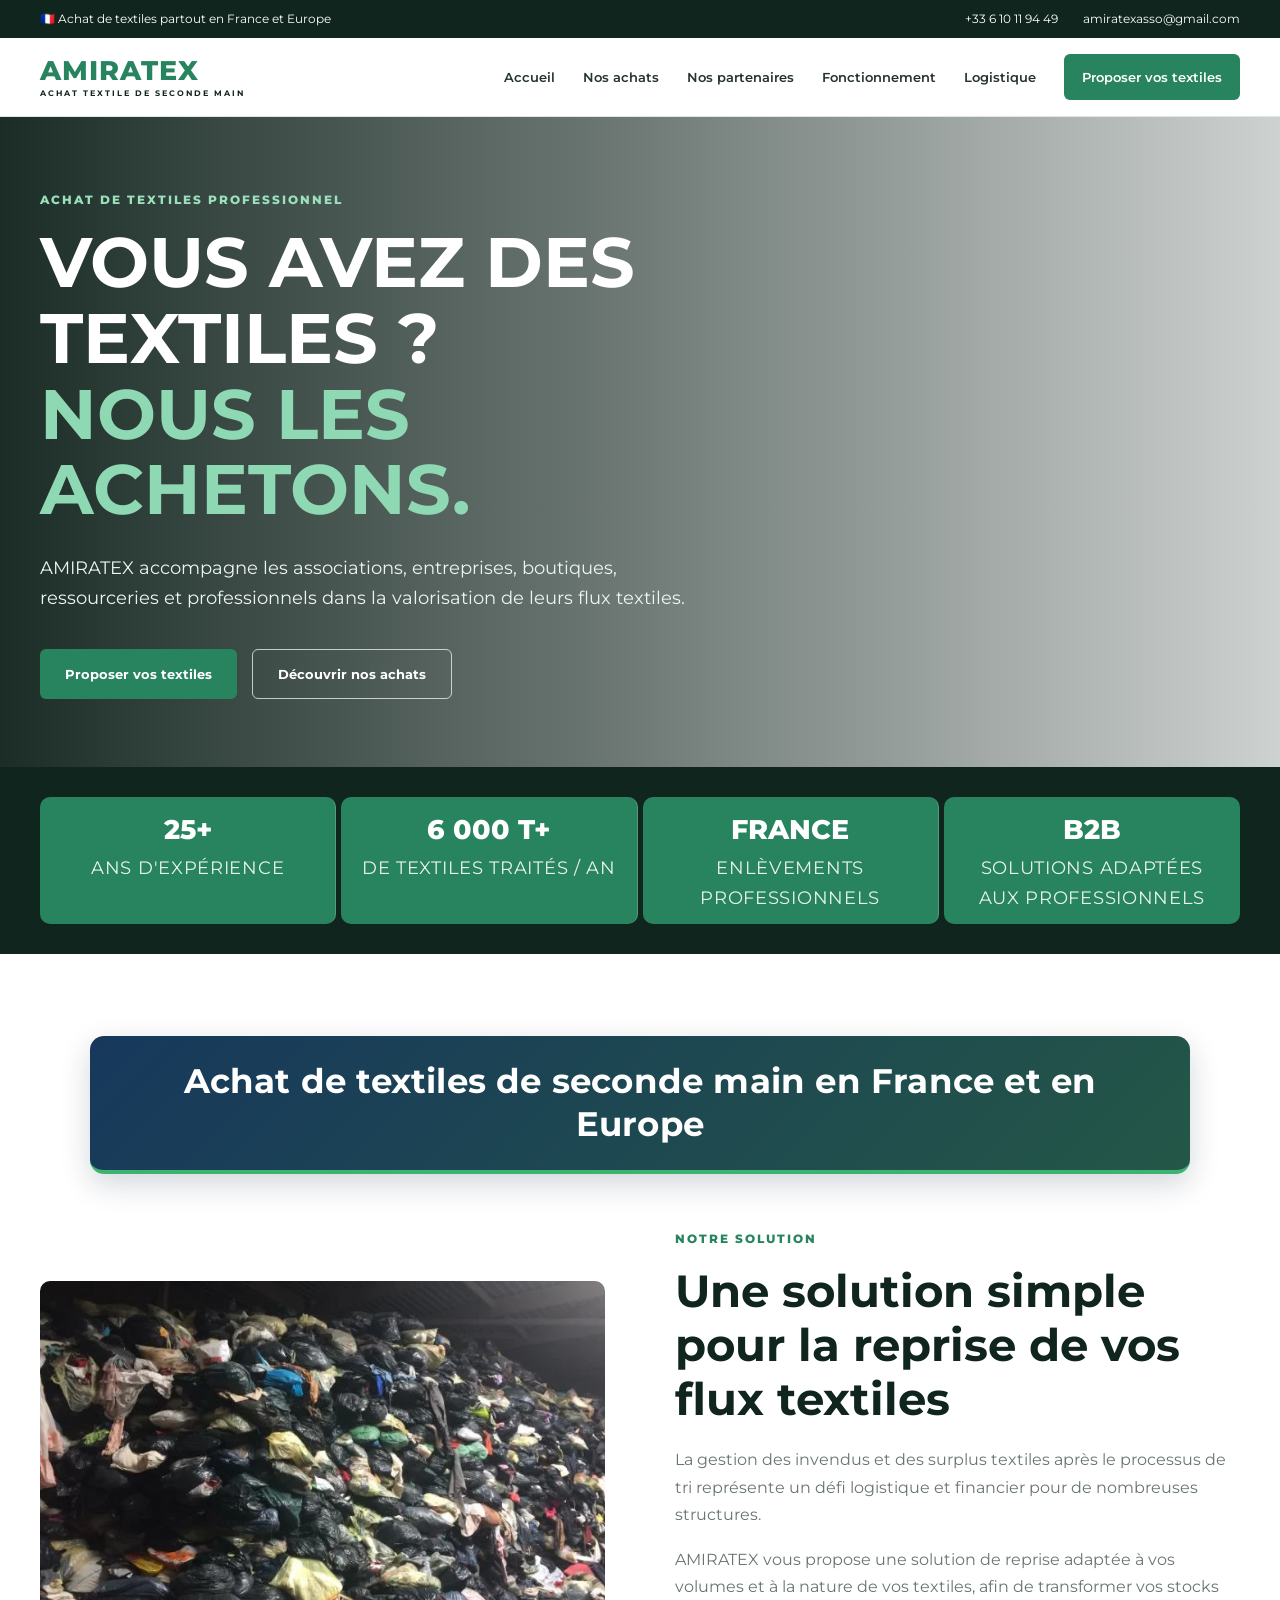
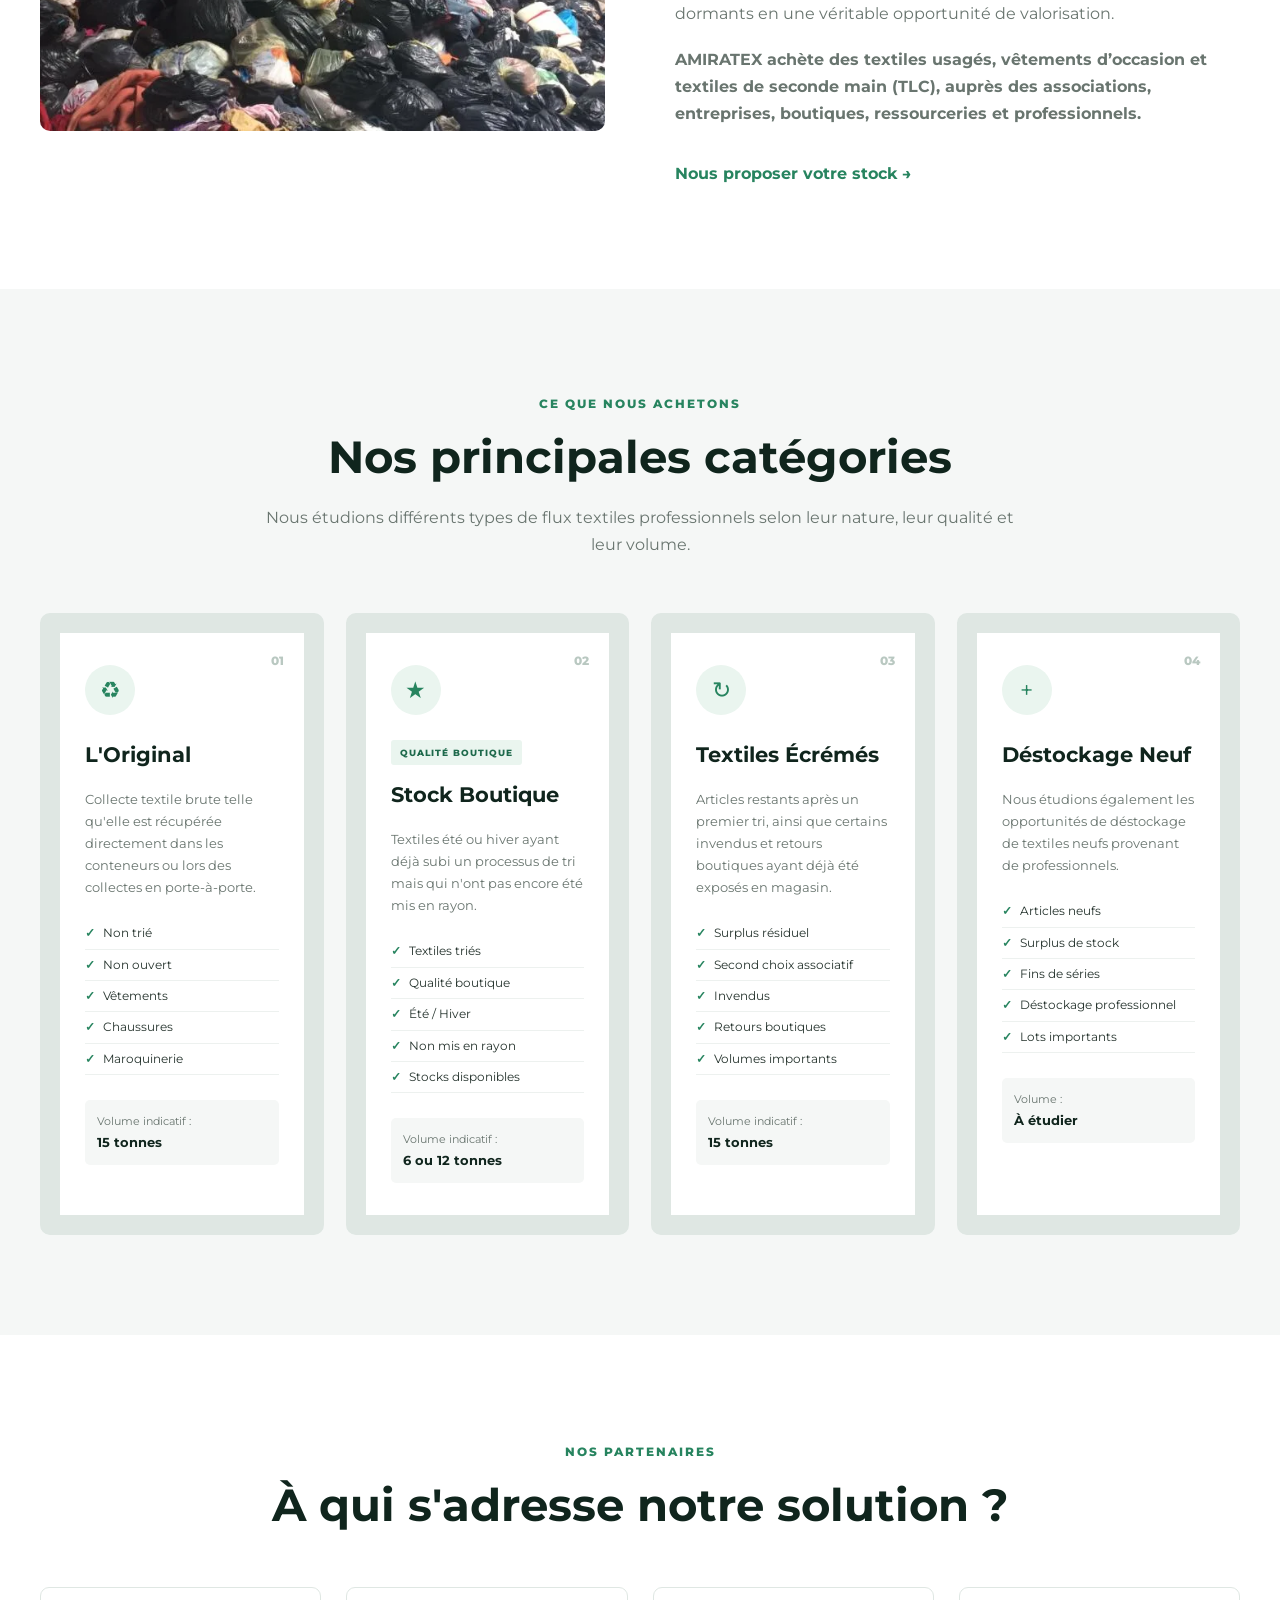
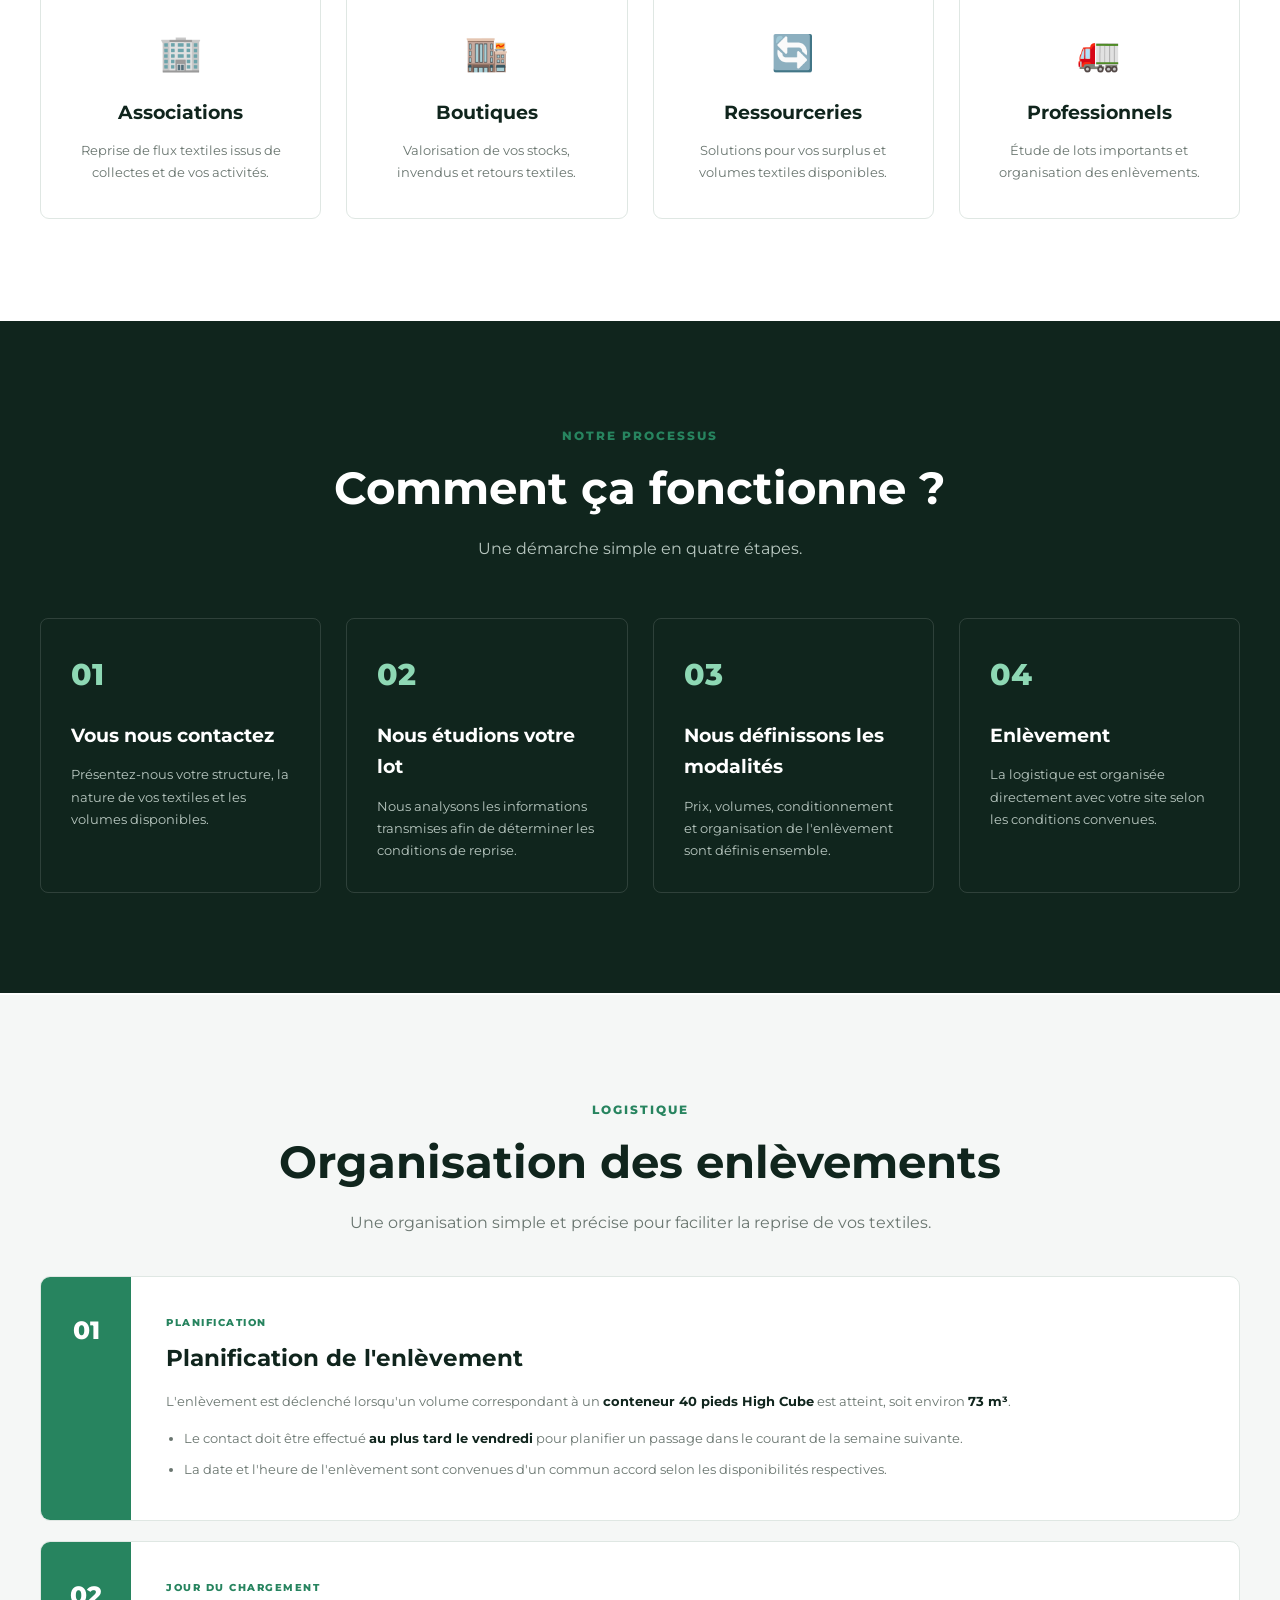
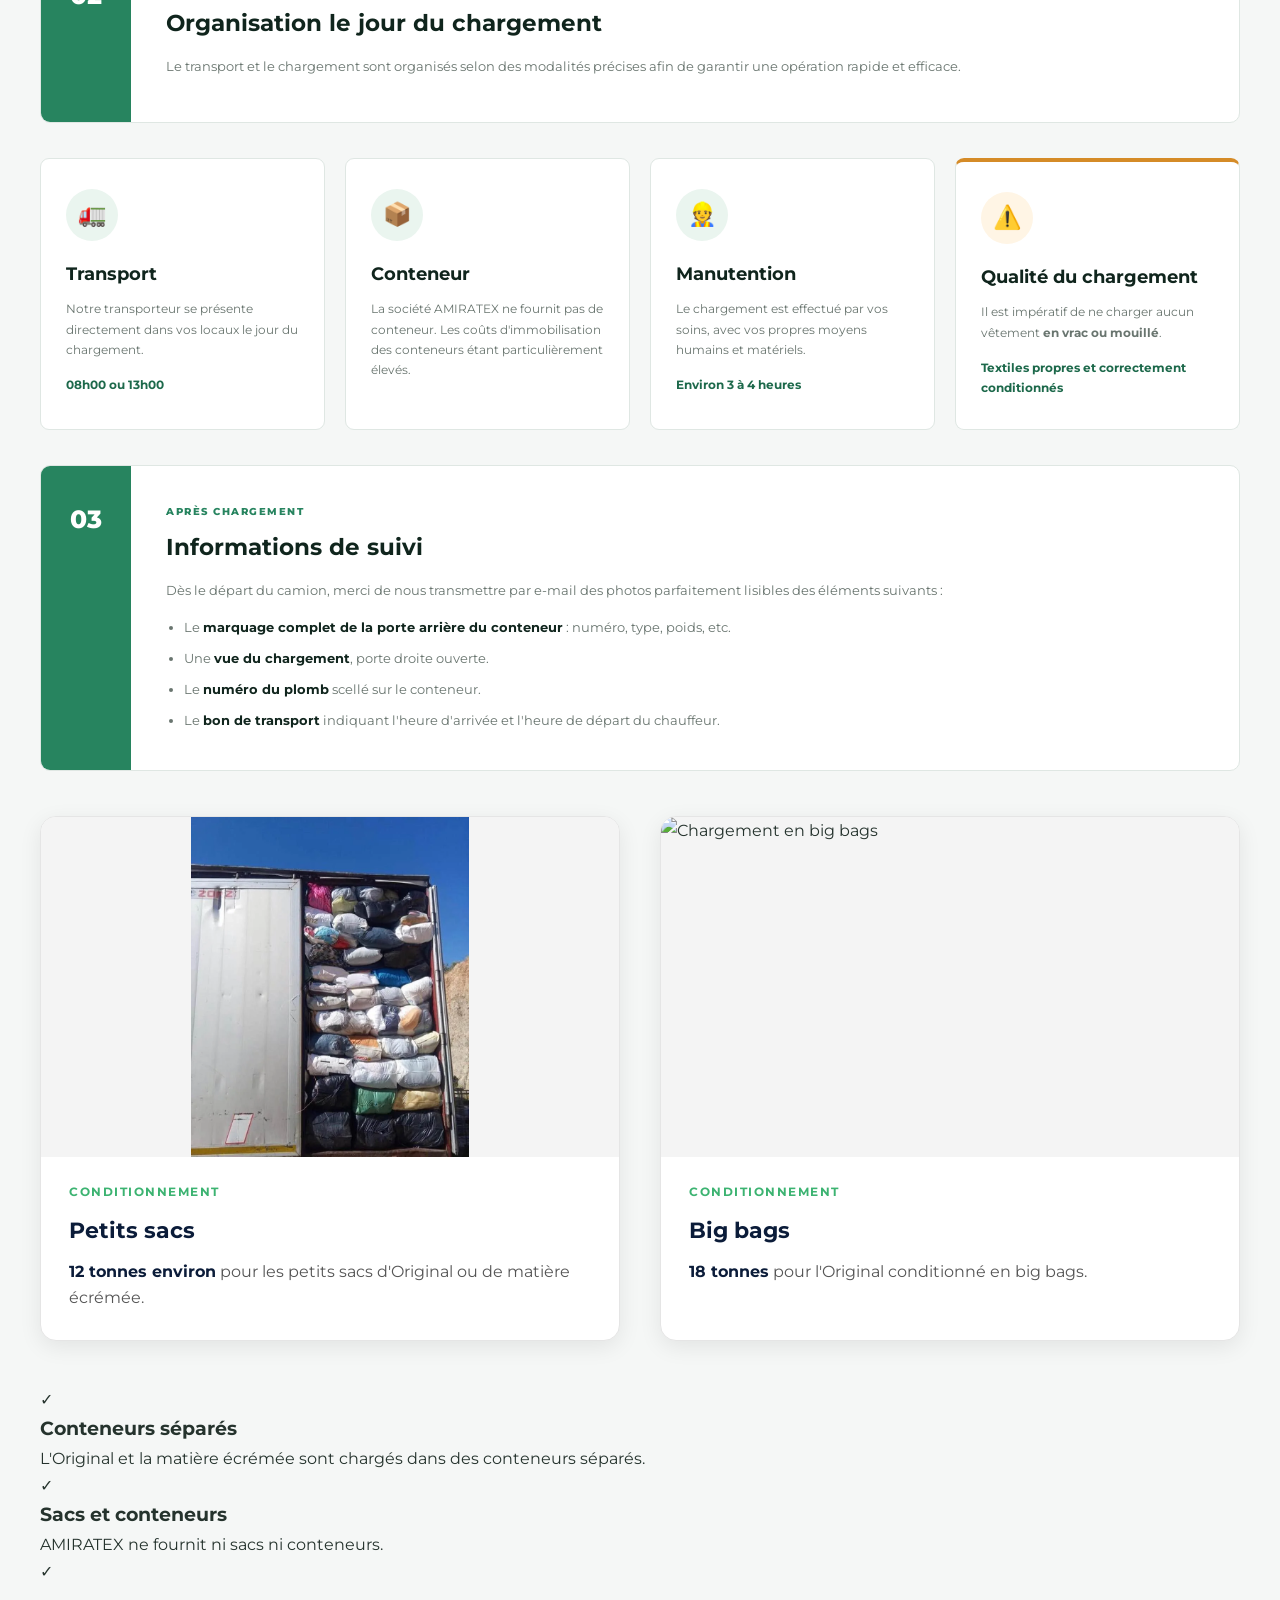
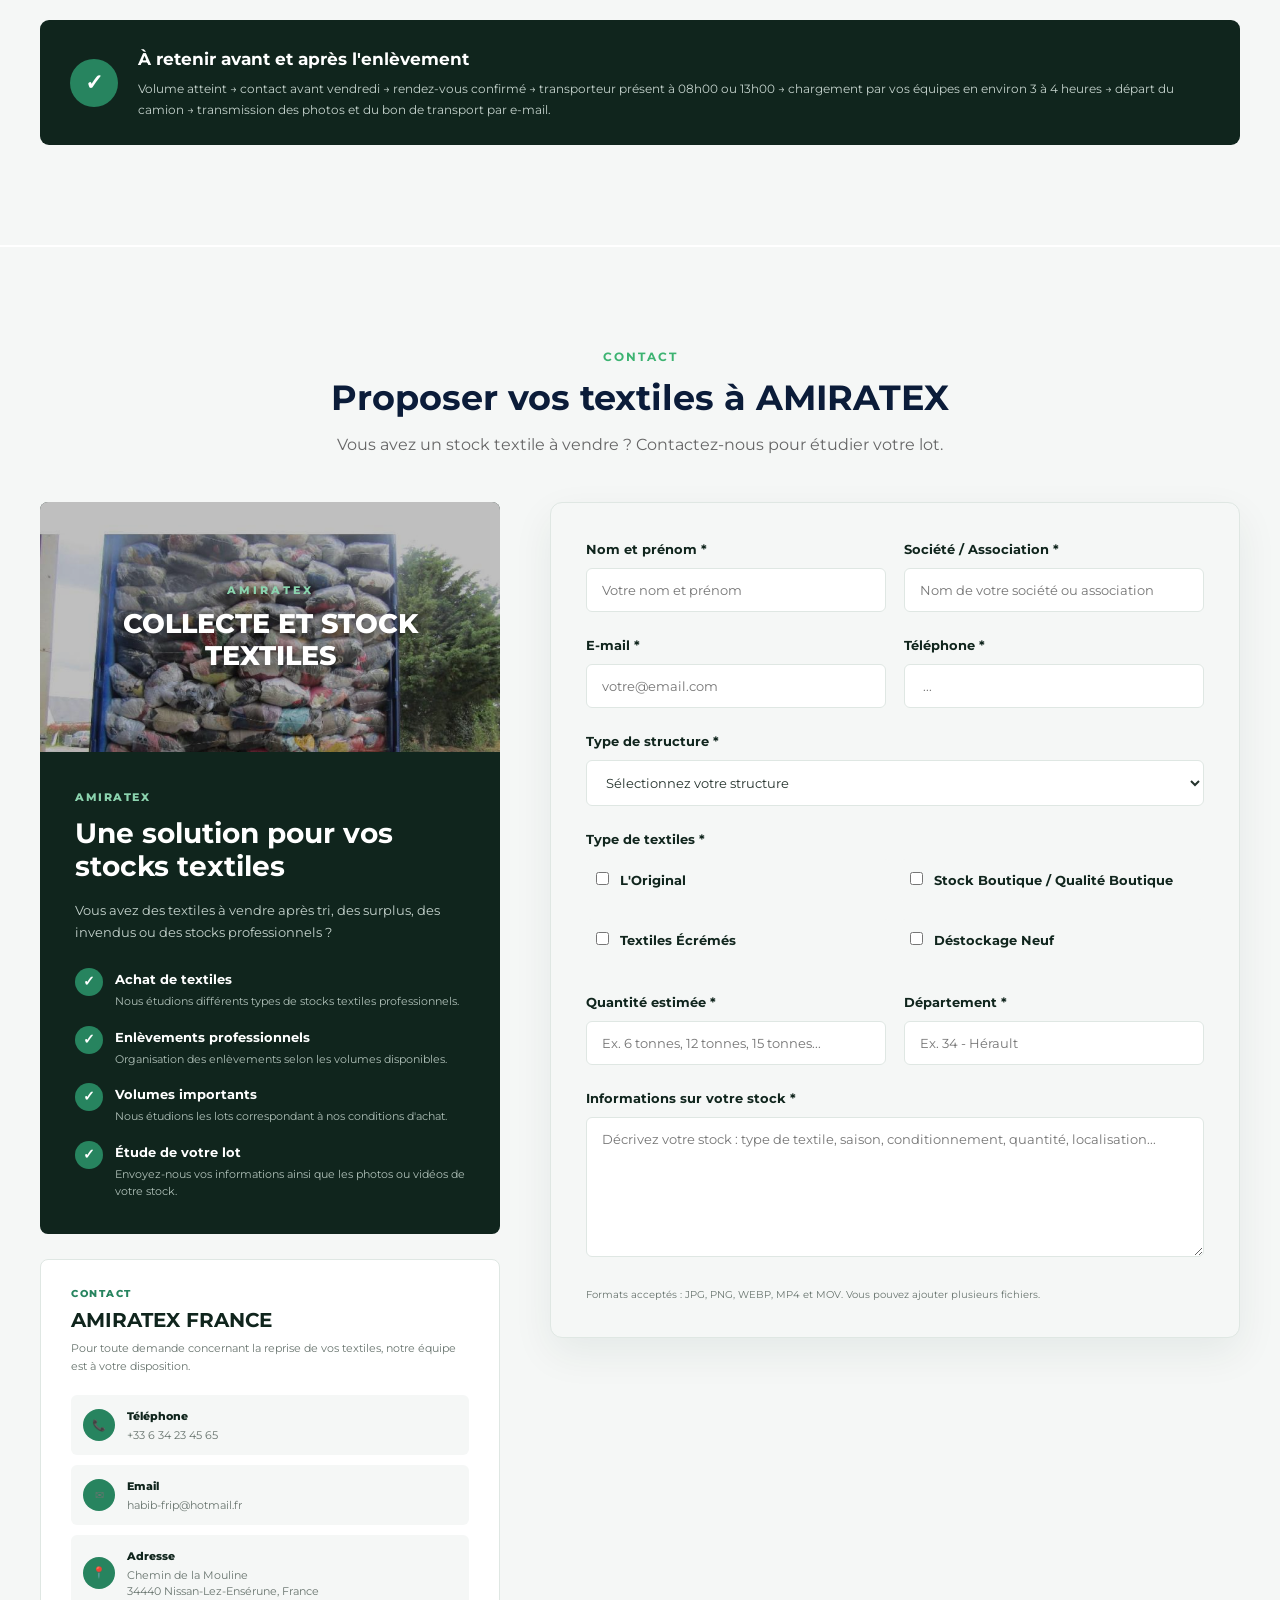
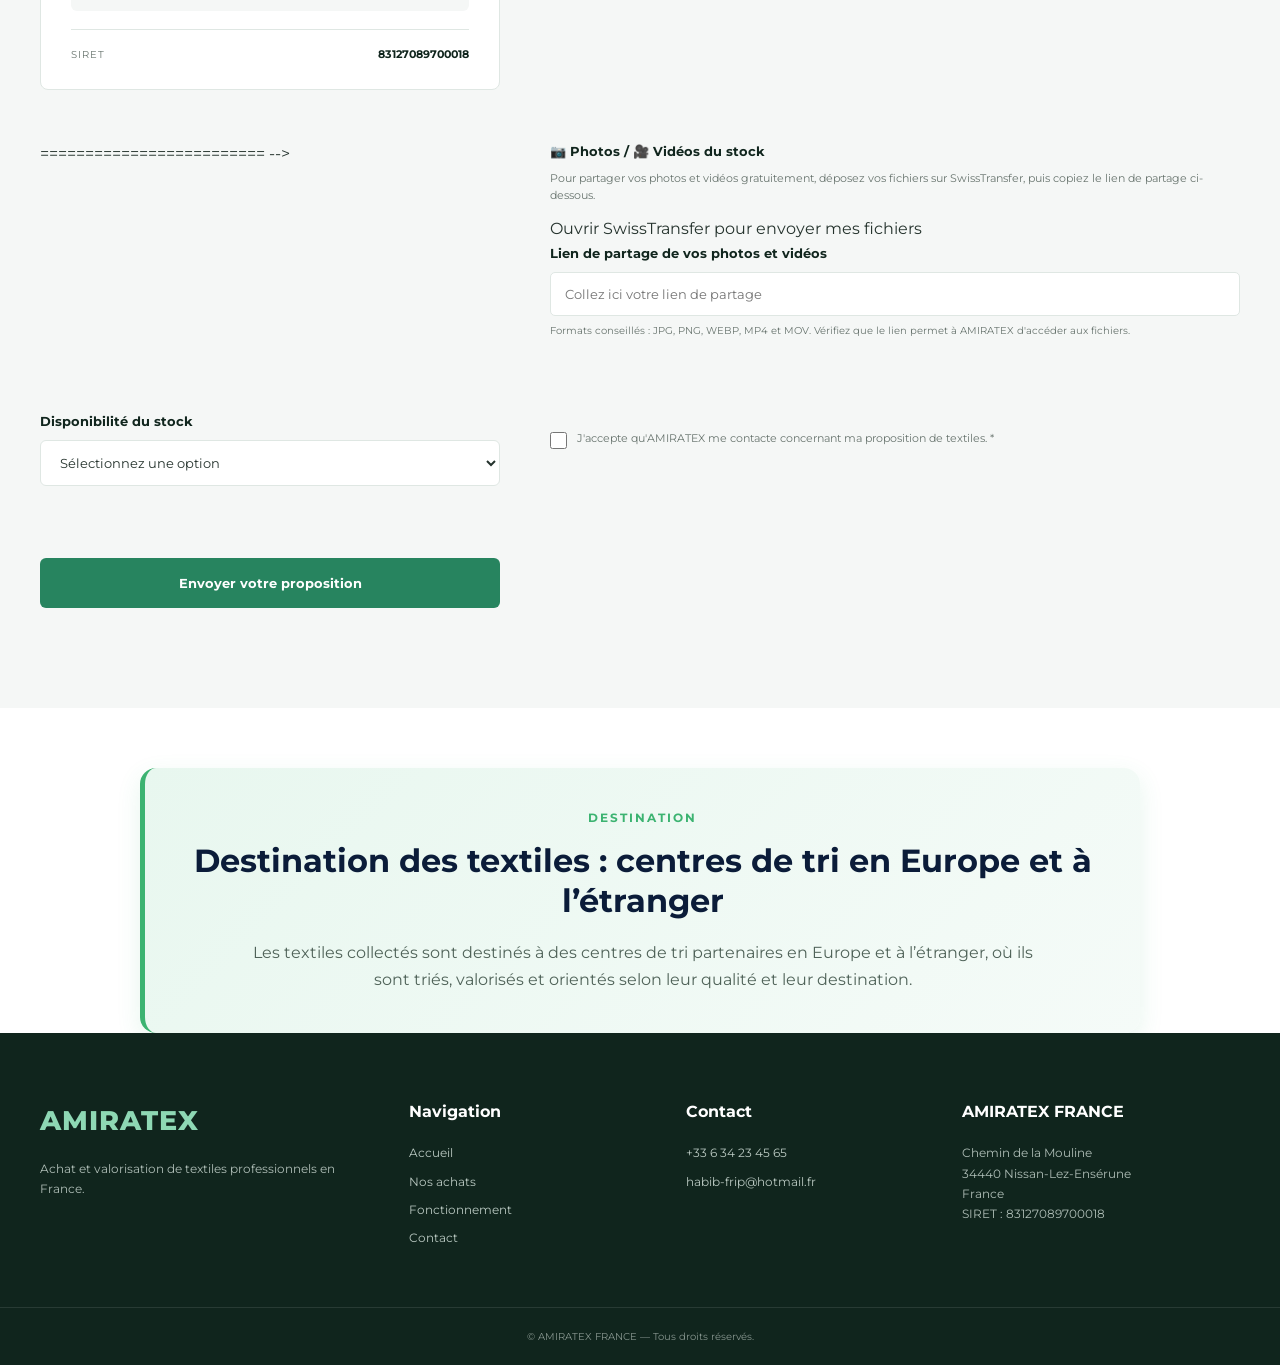
==== commit a3c1c992: "Add media sharing section with SwissTransfer link Added a section for sharing photos and videos via " ====
--- a/index.html
+++ b/index.html
@@ -1075,7 +1075,7 @@
 
             <!-- =========================
      PHOTOS + VIDÉOS DU STOCK
-========================= -->
+
 
             <div class="groupe-champ">
               <label for="media"> 📷 Photos / 🎥 Vidéos du stock </label>
@@ -1102,6 +1102,48 @@
                 ajouter plusieurs fichiers.
               </small>
             </div>
+========================= -->
+        
+<!-- =========================
+     LIEN PHOTOS + VIDÉOS DU STOCK
+========================= -->
+
+<div class="groupe-champ">
+  <label for="lien-medias">
+    📷 Photos / 🎥 Vidéos du stock
+  </label>
+
+  <p class="aide-medias">
+    Pour partager vos photos et vidéos gratuitement, déposez vos fichiers
+    sur SwissTransfer, puis copiez le lien de partage ci-dessous.
+  </p>
+
+  <p>
+    <a
+      href="https://www.swisstransfer.com/fr"
+      target="_blank"
+      rel="noopener noreferrer"
+    >
+      Ouvrir SwissTransfer pour envoyer mes fichiers
+    </a>
+  </p>
+
+  <label for="lien-medias">
+    Lien de partage de vos photos et vidéos
+  </label>
+
+  <input
+    type="url"
+    id="lien-medias"
+    name="lien-medias"
+    placeholder="Collez ici votre lien de partage"
+  />
+
+  <small class="aide-fichier">
+    Formats conseillés : JPG, PNG, WEBP, MP4 et MOV.
+    Vérifiez que le lien permet à AMIRATEX d'accéder aux fichiers.
+  </small>
+</div>
 
             <!-- =========================
                      DISPONIBILITÉ
@@ -1229,4 +1271,4 @@
     ></script>
     <script src="js/main.js"></script>
   </body>
-</html>+</html>
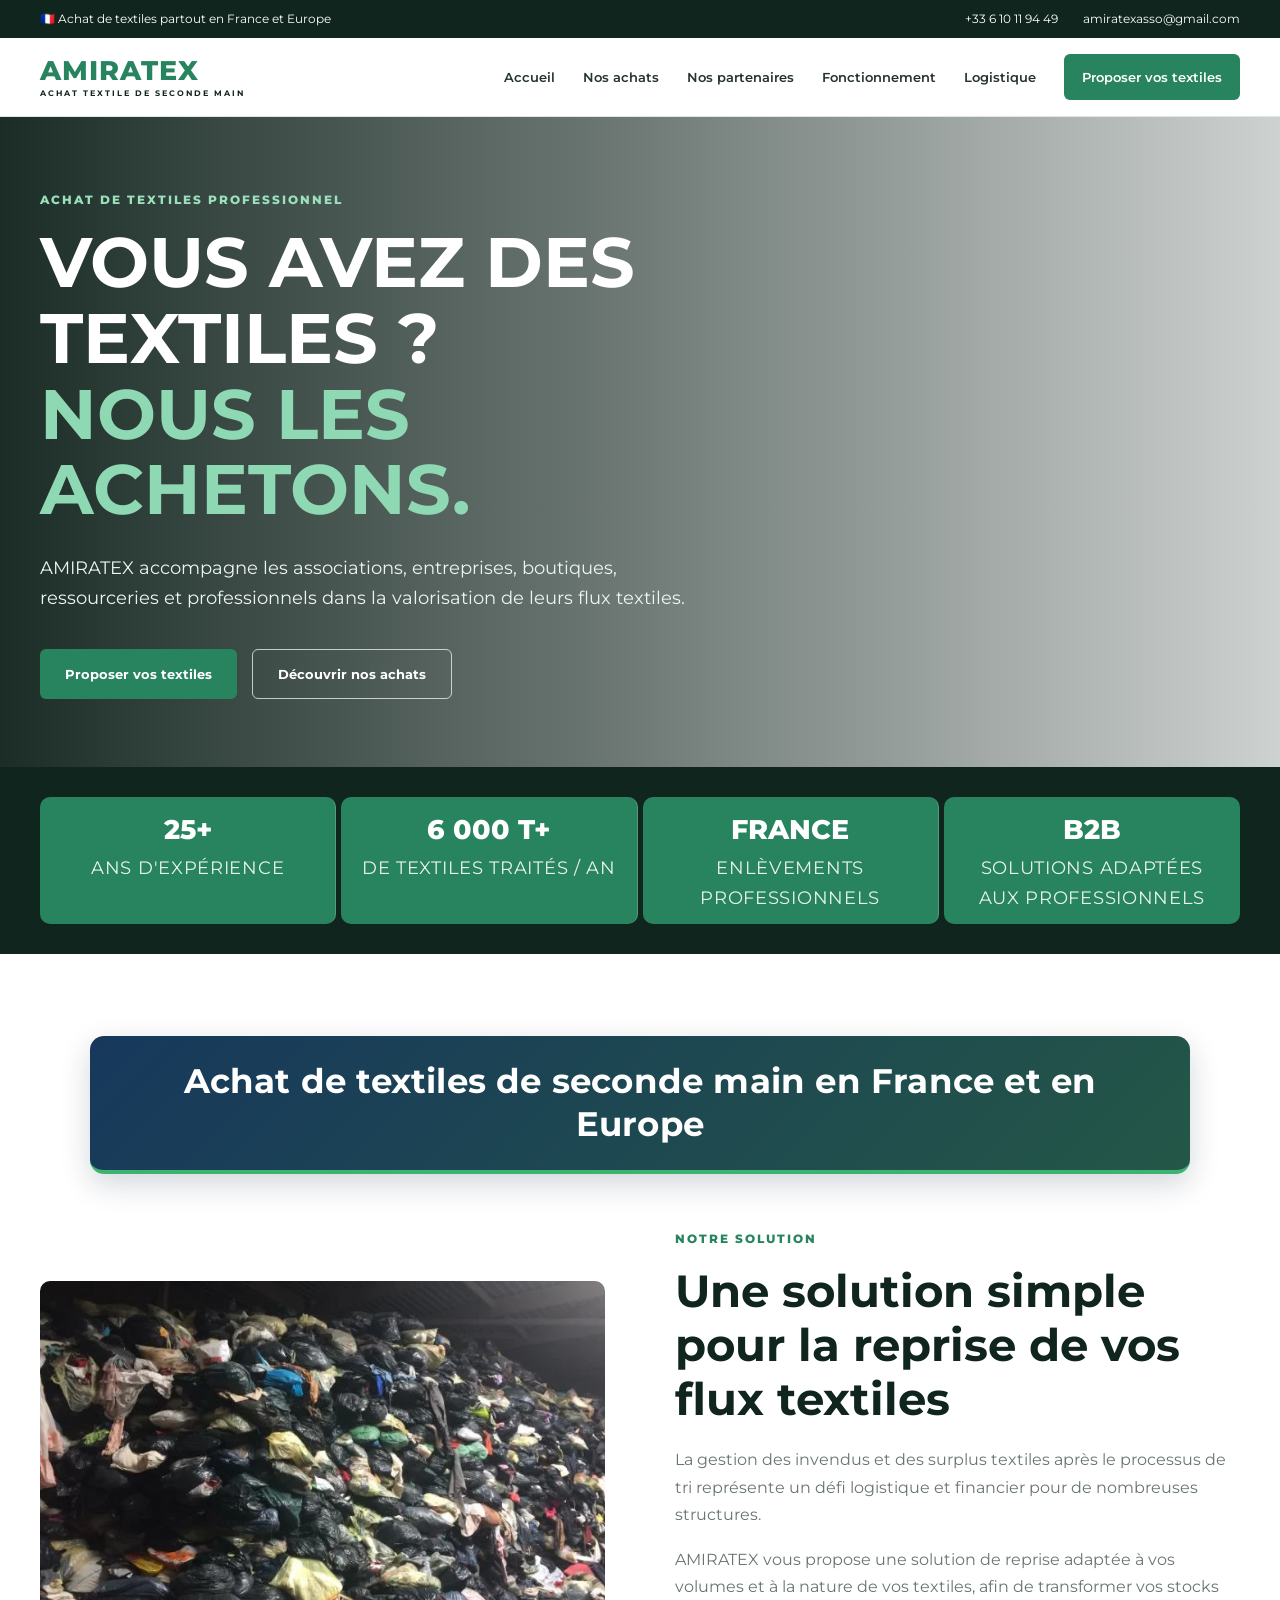
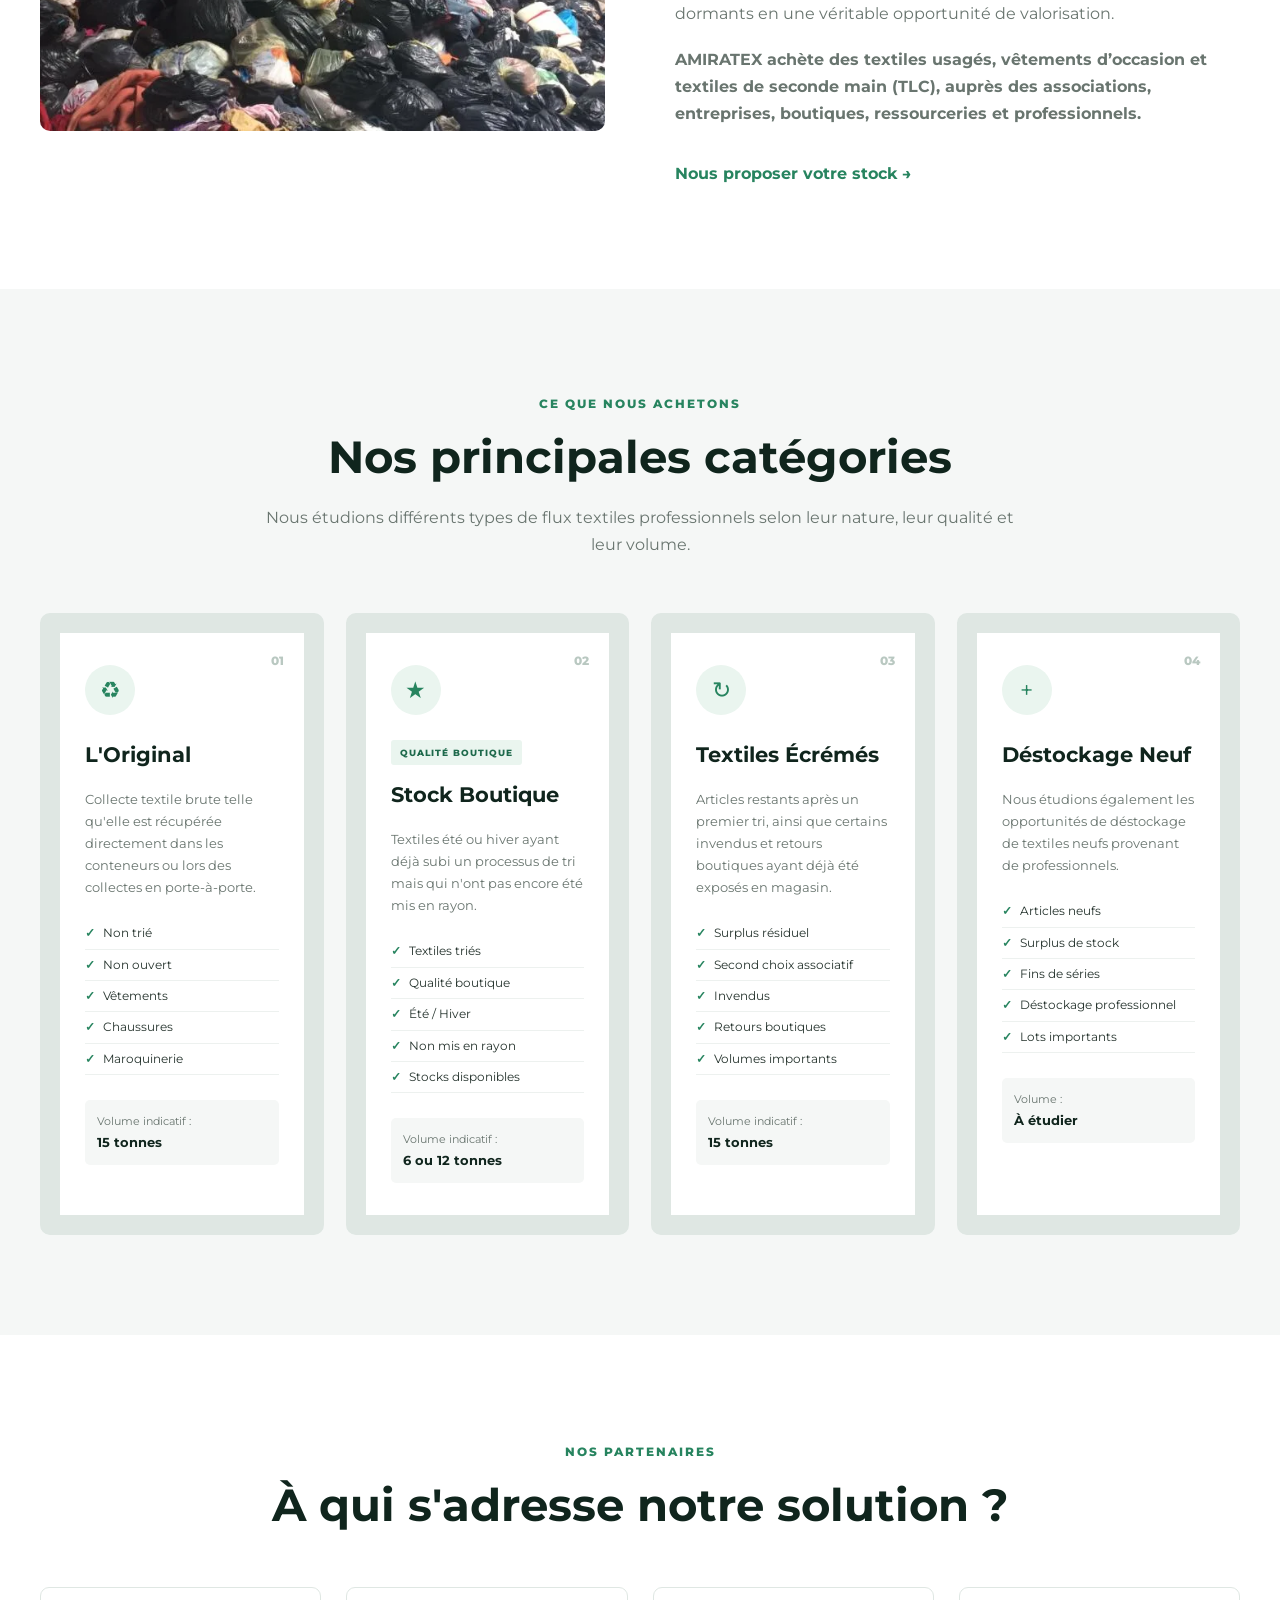
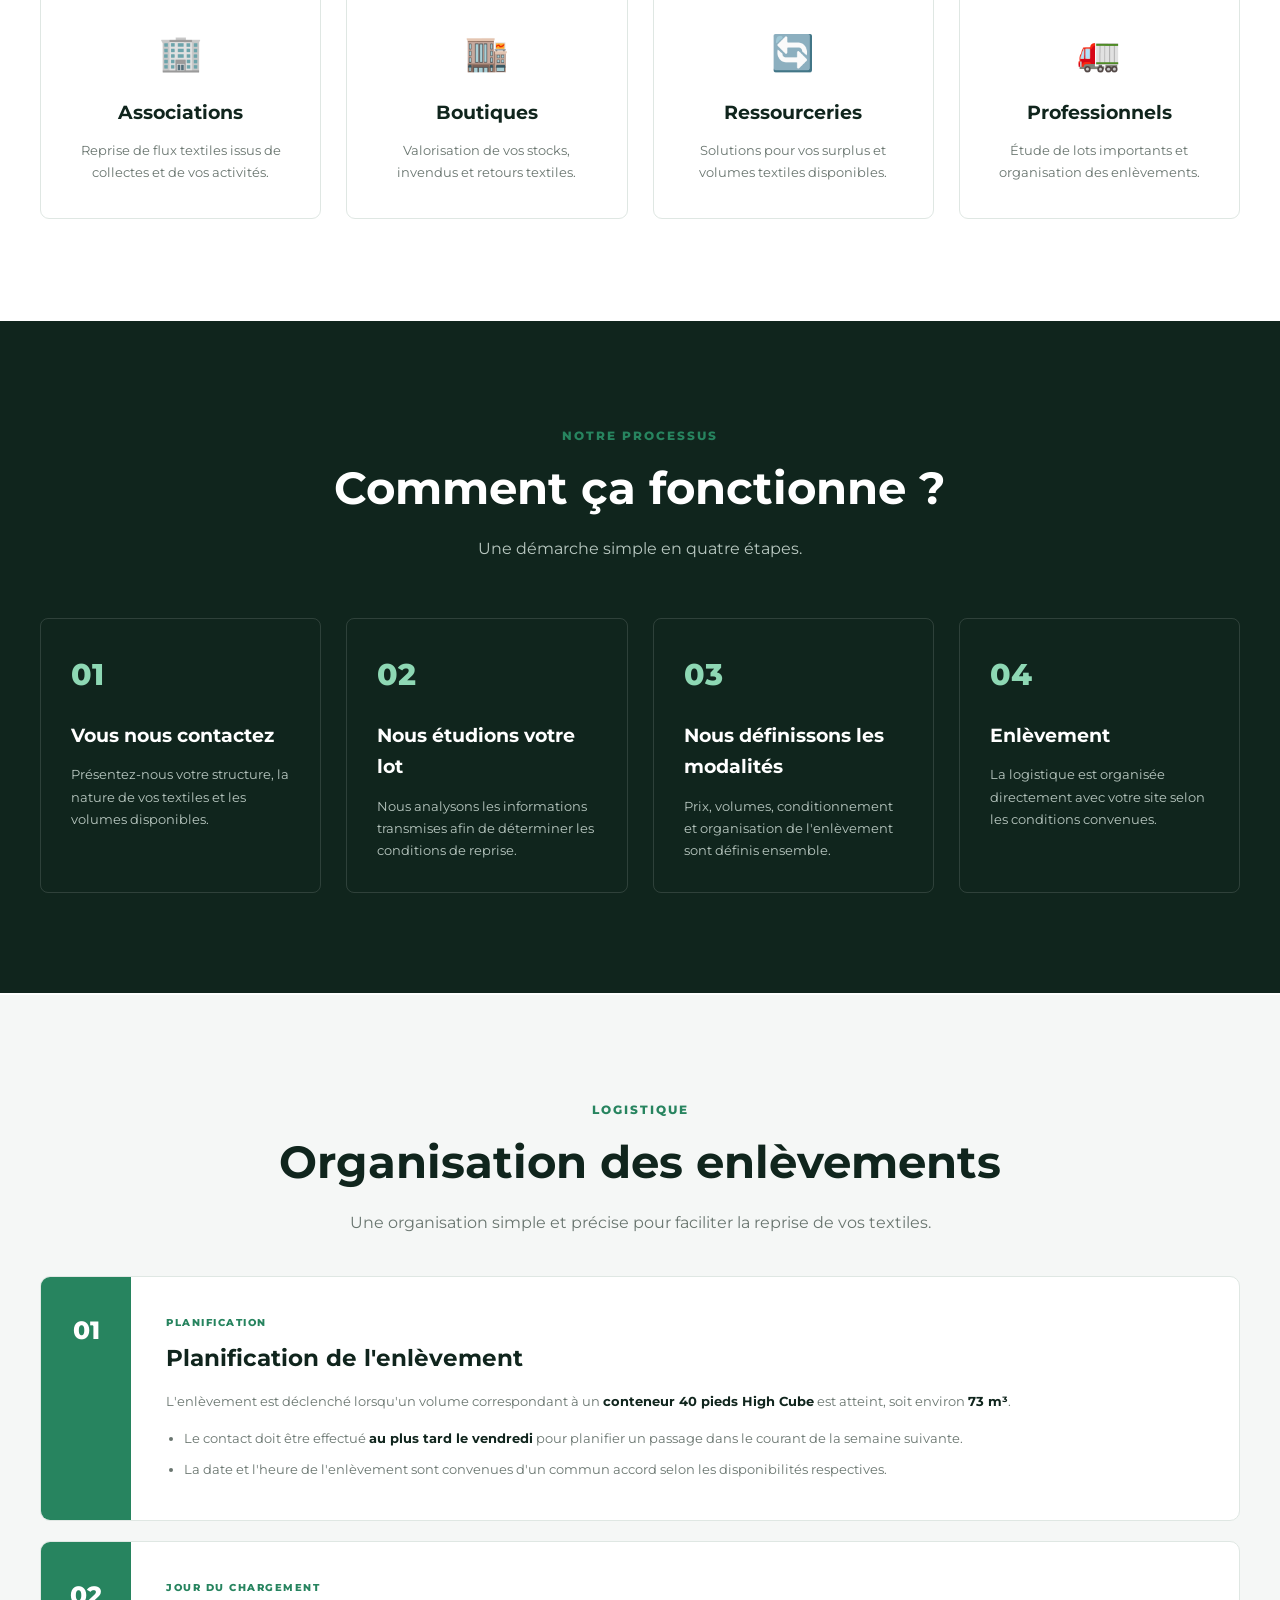
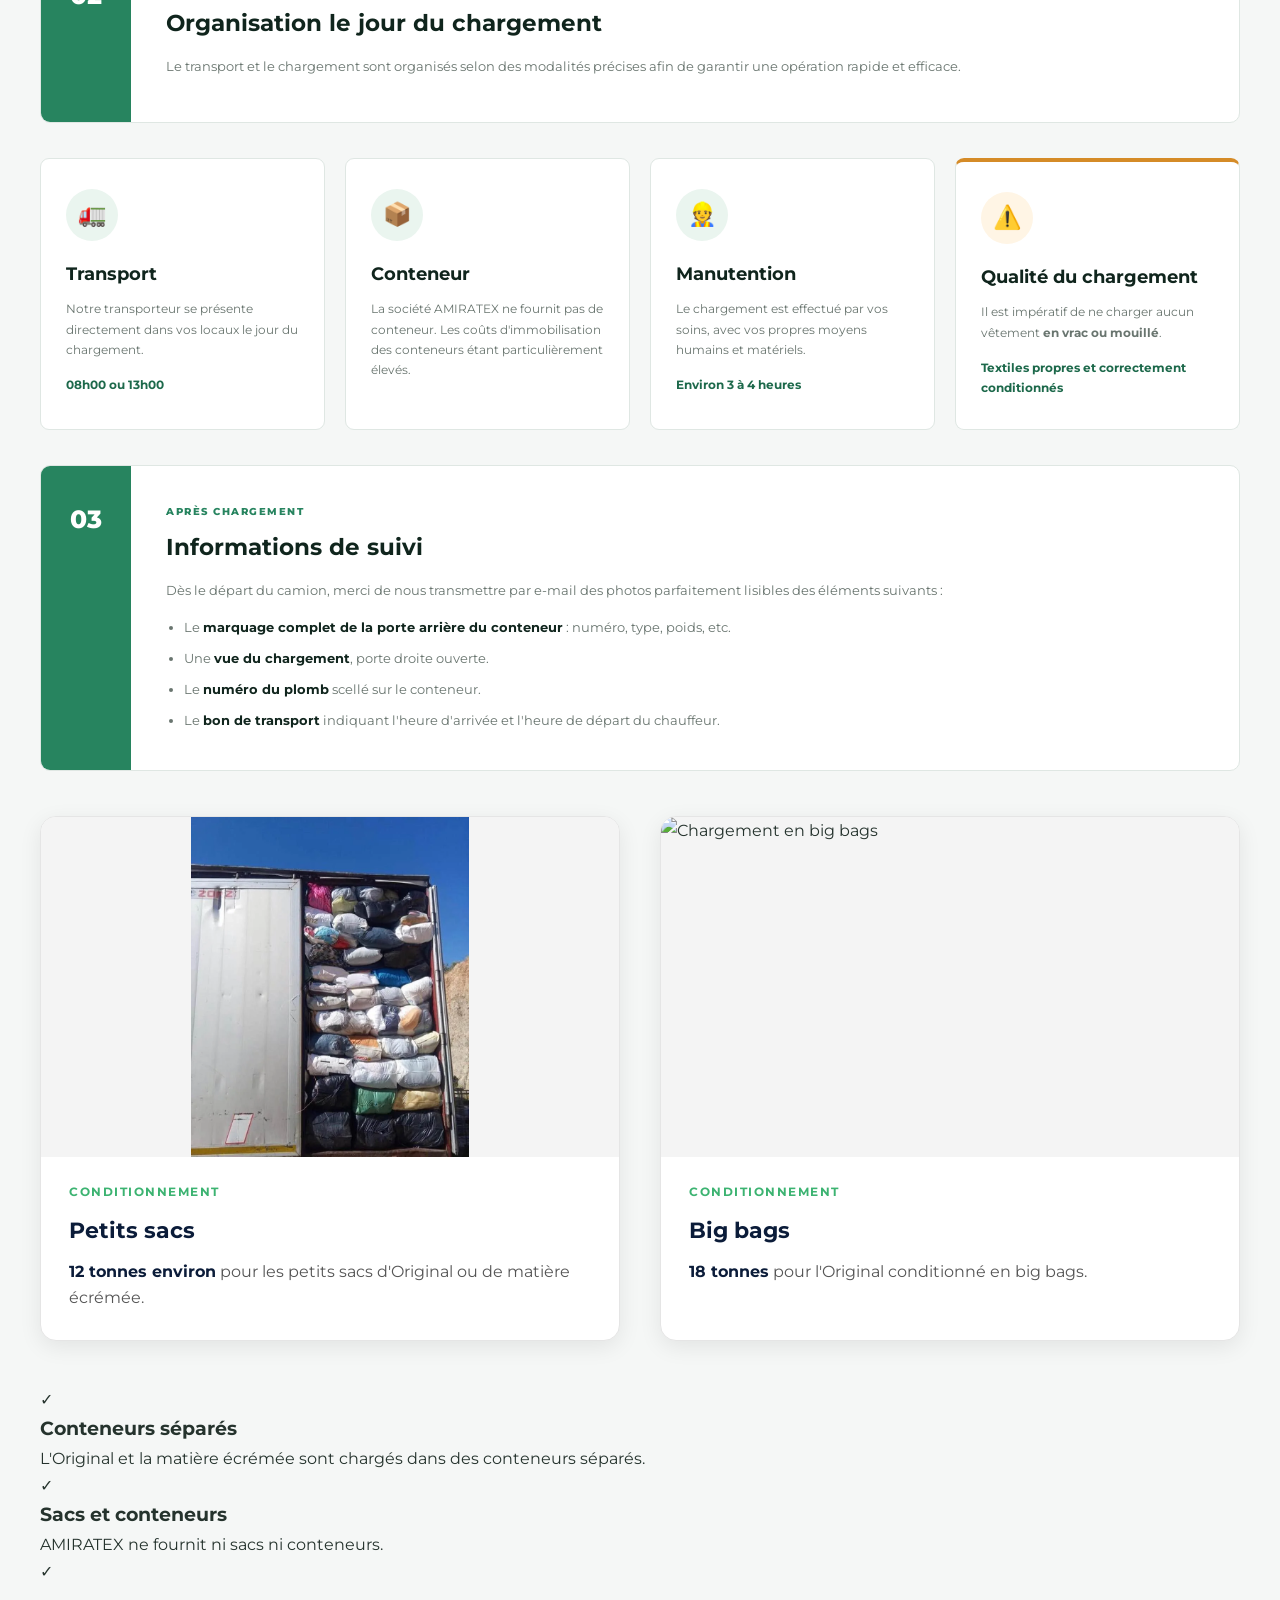
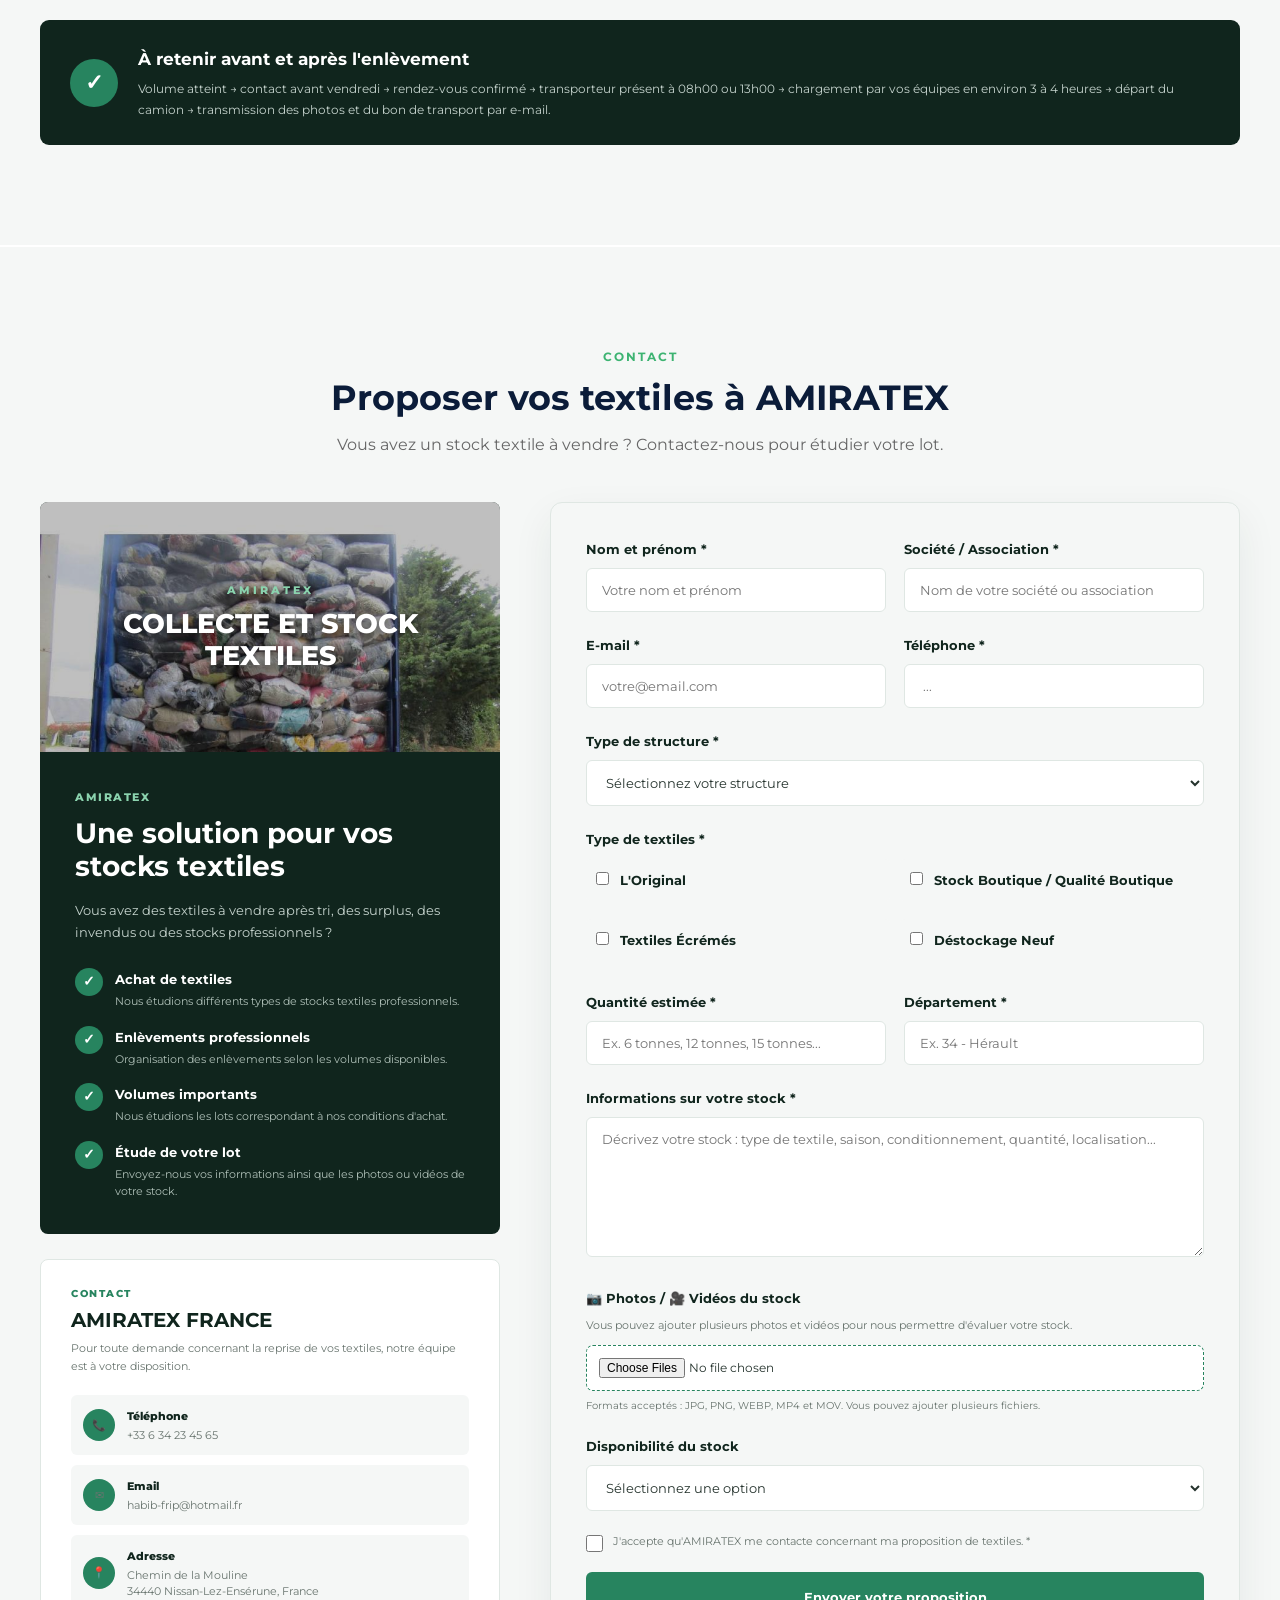
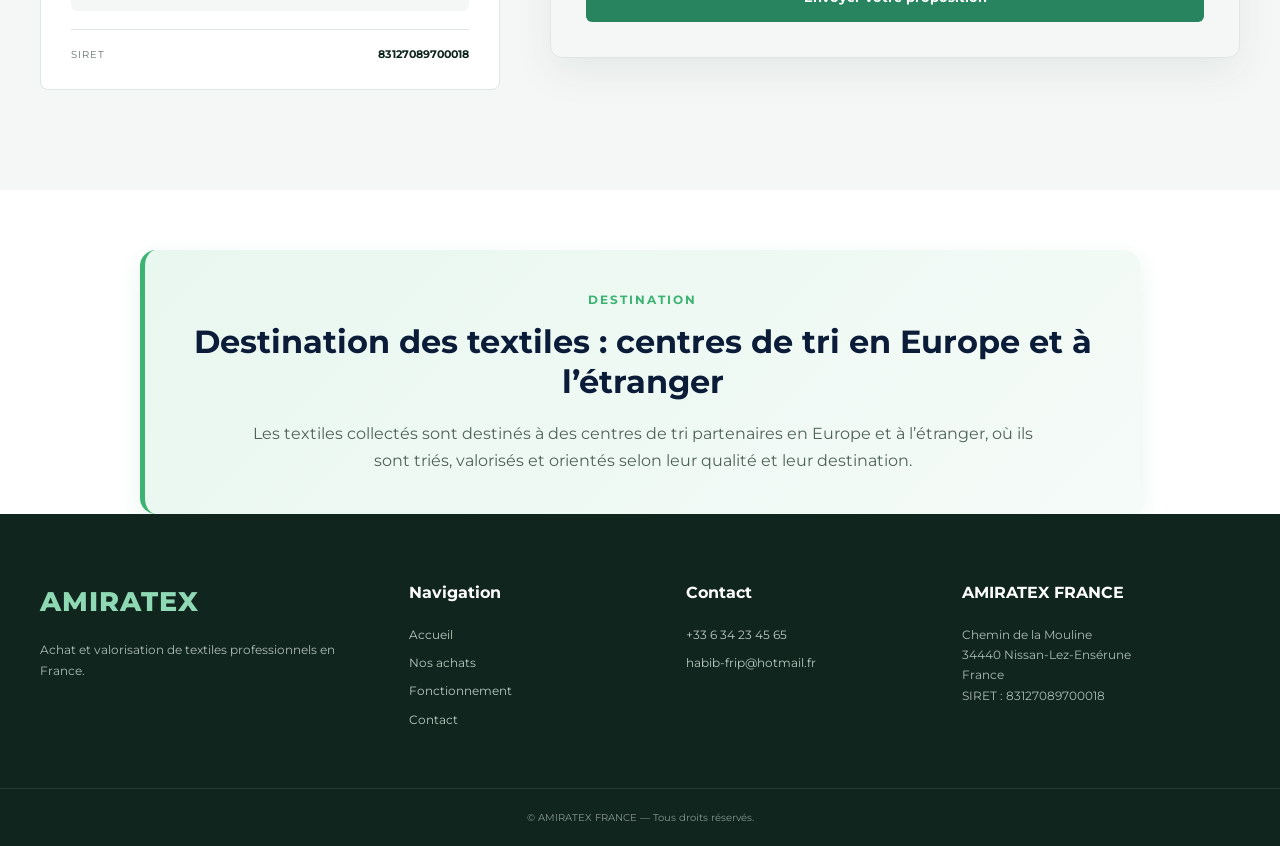
==== commit a72c34df: "Update index.html" ====
--- a/index.html
+++ b/index.html
@@ -1075,7 +1075,7 @@
 
             <!-- =========================
      PHOTOS + VIDÉOS DU STOCK
-
+========================= -->
 
             <div class="groupe-champ">
               <label for="media"> 📷 Photos / 🎥 Vidéos du stock </label>
@@ -1102,48 +1102,8 @@
                 ajouter plusieurs fichiers.
               </small>
             </div>
-========================= -->
+
         
-<!-- =========================
-     LIEN PHOTOS + VIDÉOS DU STOCK
-========================= -->
-
-<div class="groupe-champ">
-  <label for="lien-medias">
-    📷 Photos / 🎥 Vidéos du stock
-  </label>
-
-  <p class="aide-medias">
-    Pour partager vos photos et vidéos gratuitement, déposez vos fichiers
-    sur SwissTransfer, puis copiez le lien de partage ci-dessous.
-  </p>
-
-  <p>
-    <a
-      href="https://www.swisstransfer.com/fr"
-      target="_blank"
-      rel="noopener noreferrer"
-    >
-      Ouvrir SwissTransfer pour envoyer mes fichiers
-    </a>
-  </p>
-
-  <label for="lien-medias">
-    Lien de partage de vos photos et vidéos
-  </label>
-
-  <input
-    type="url"
-    id="lien-medias"
-    name="lien-medias"
-    placeholder="Collez ici votre lien de partage"
-  />
-
-  <small class="aide-fichier">
-    Formats conseillés : JPG, PNG, WEBP, MP4 et MOV.
-    Vérifiez que le lien permet à AMIRATEX d'accéder aux fichiers.
-  </small>
-</div>
 
             <!-- =========================
                      DISPONIBILITÉ
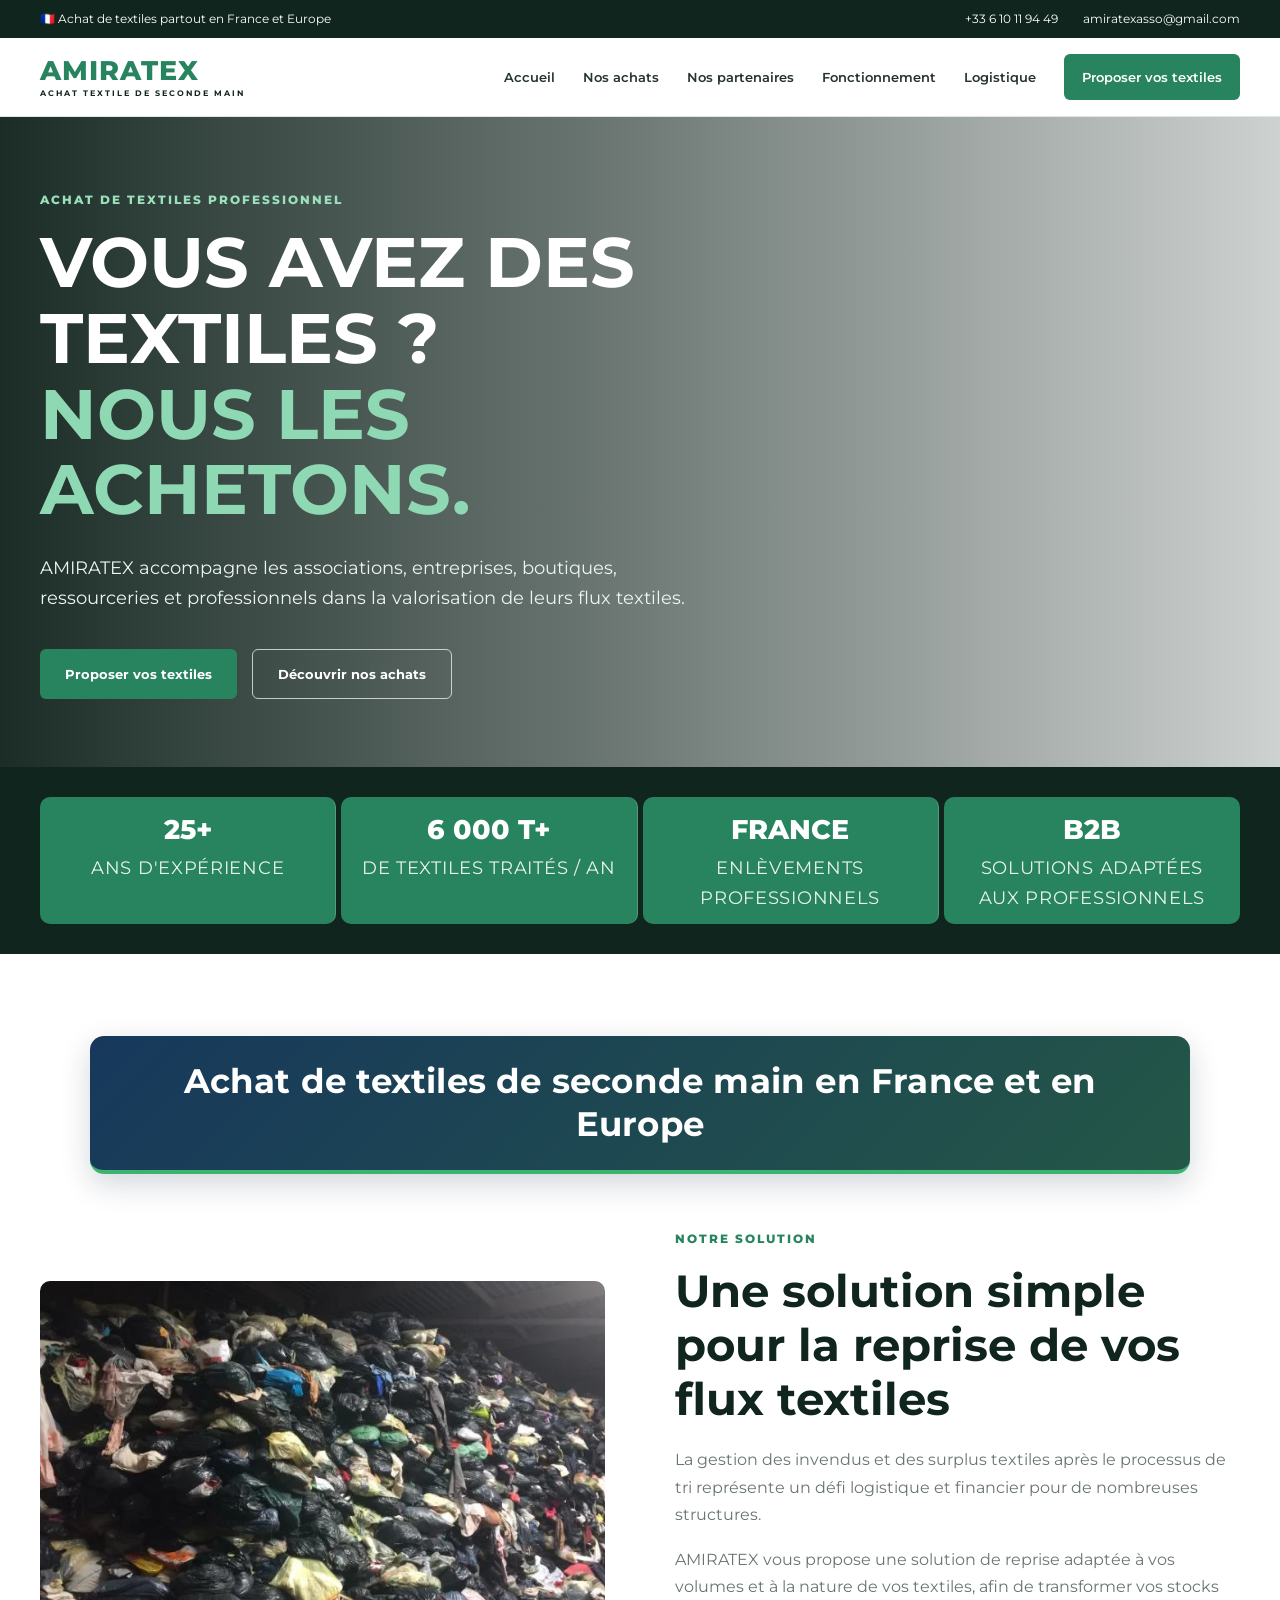
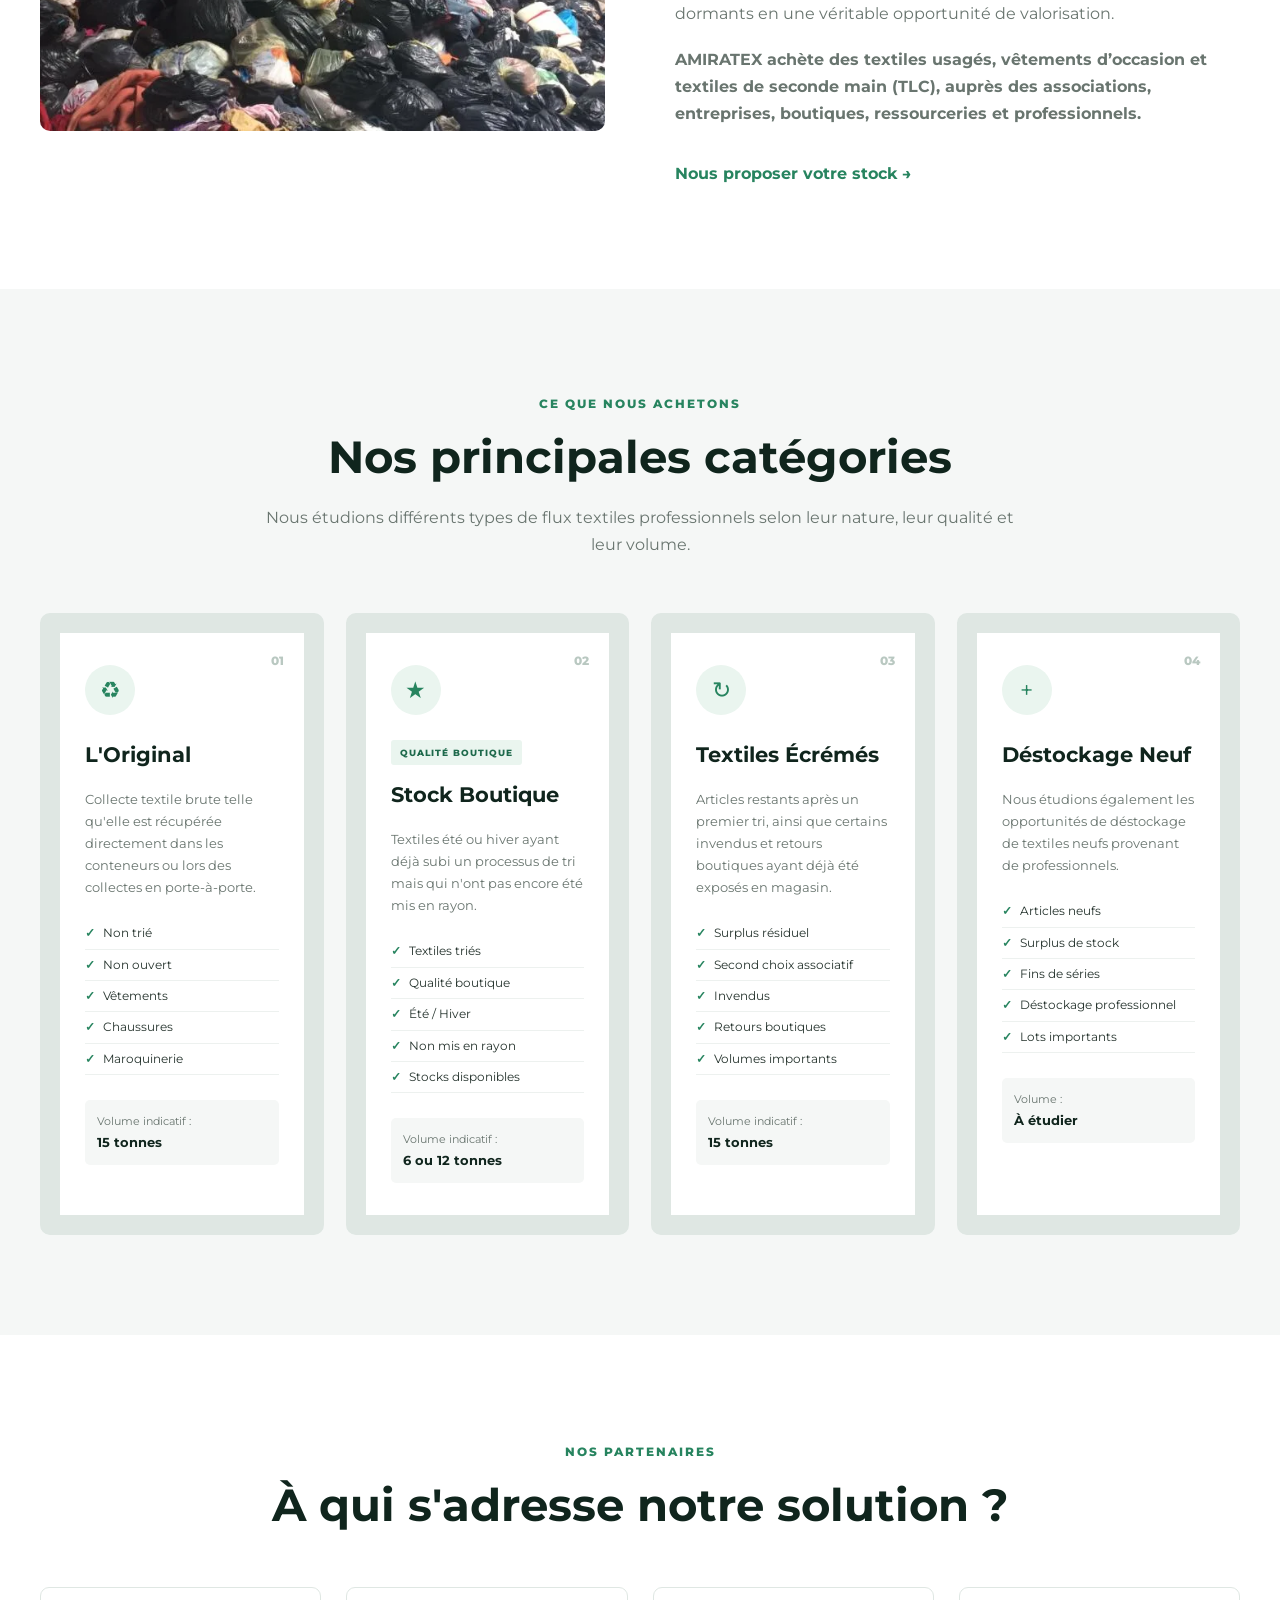
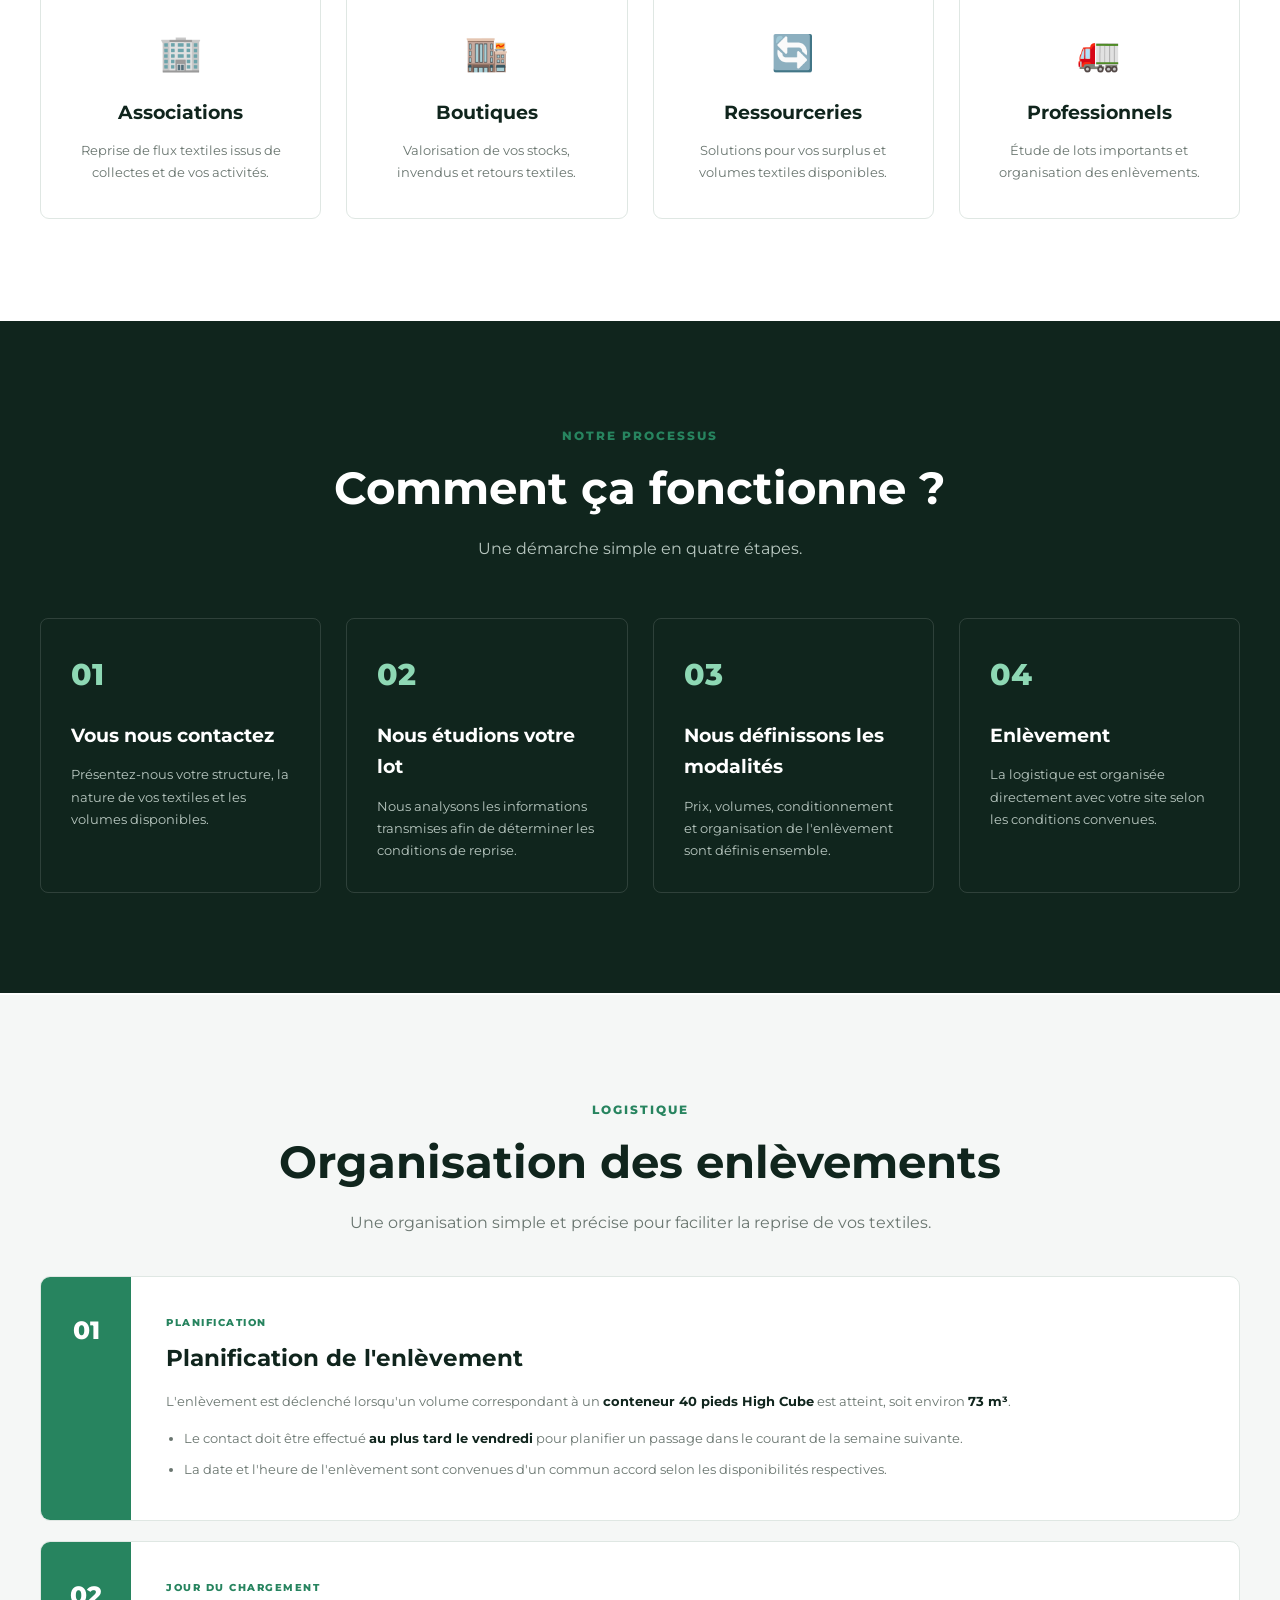
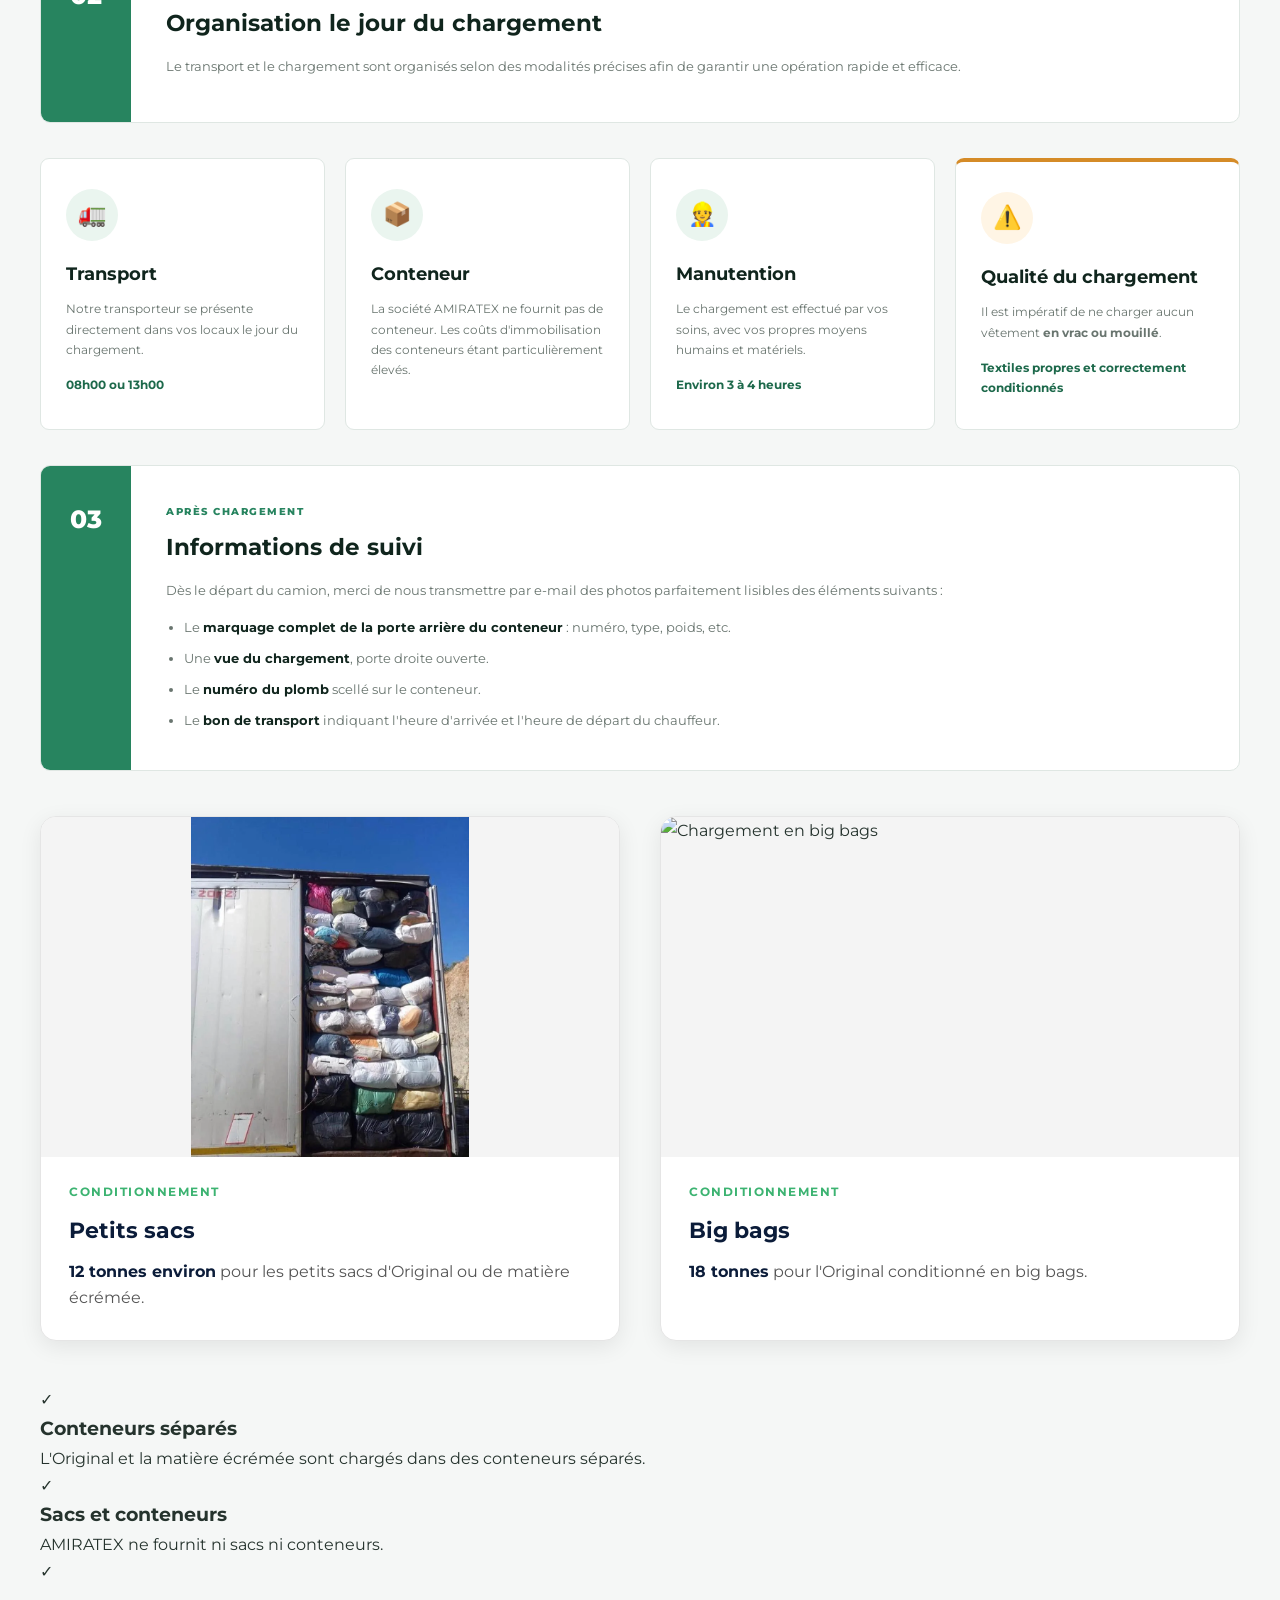
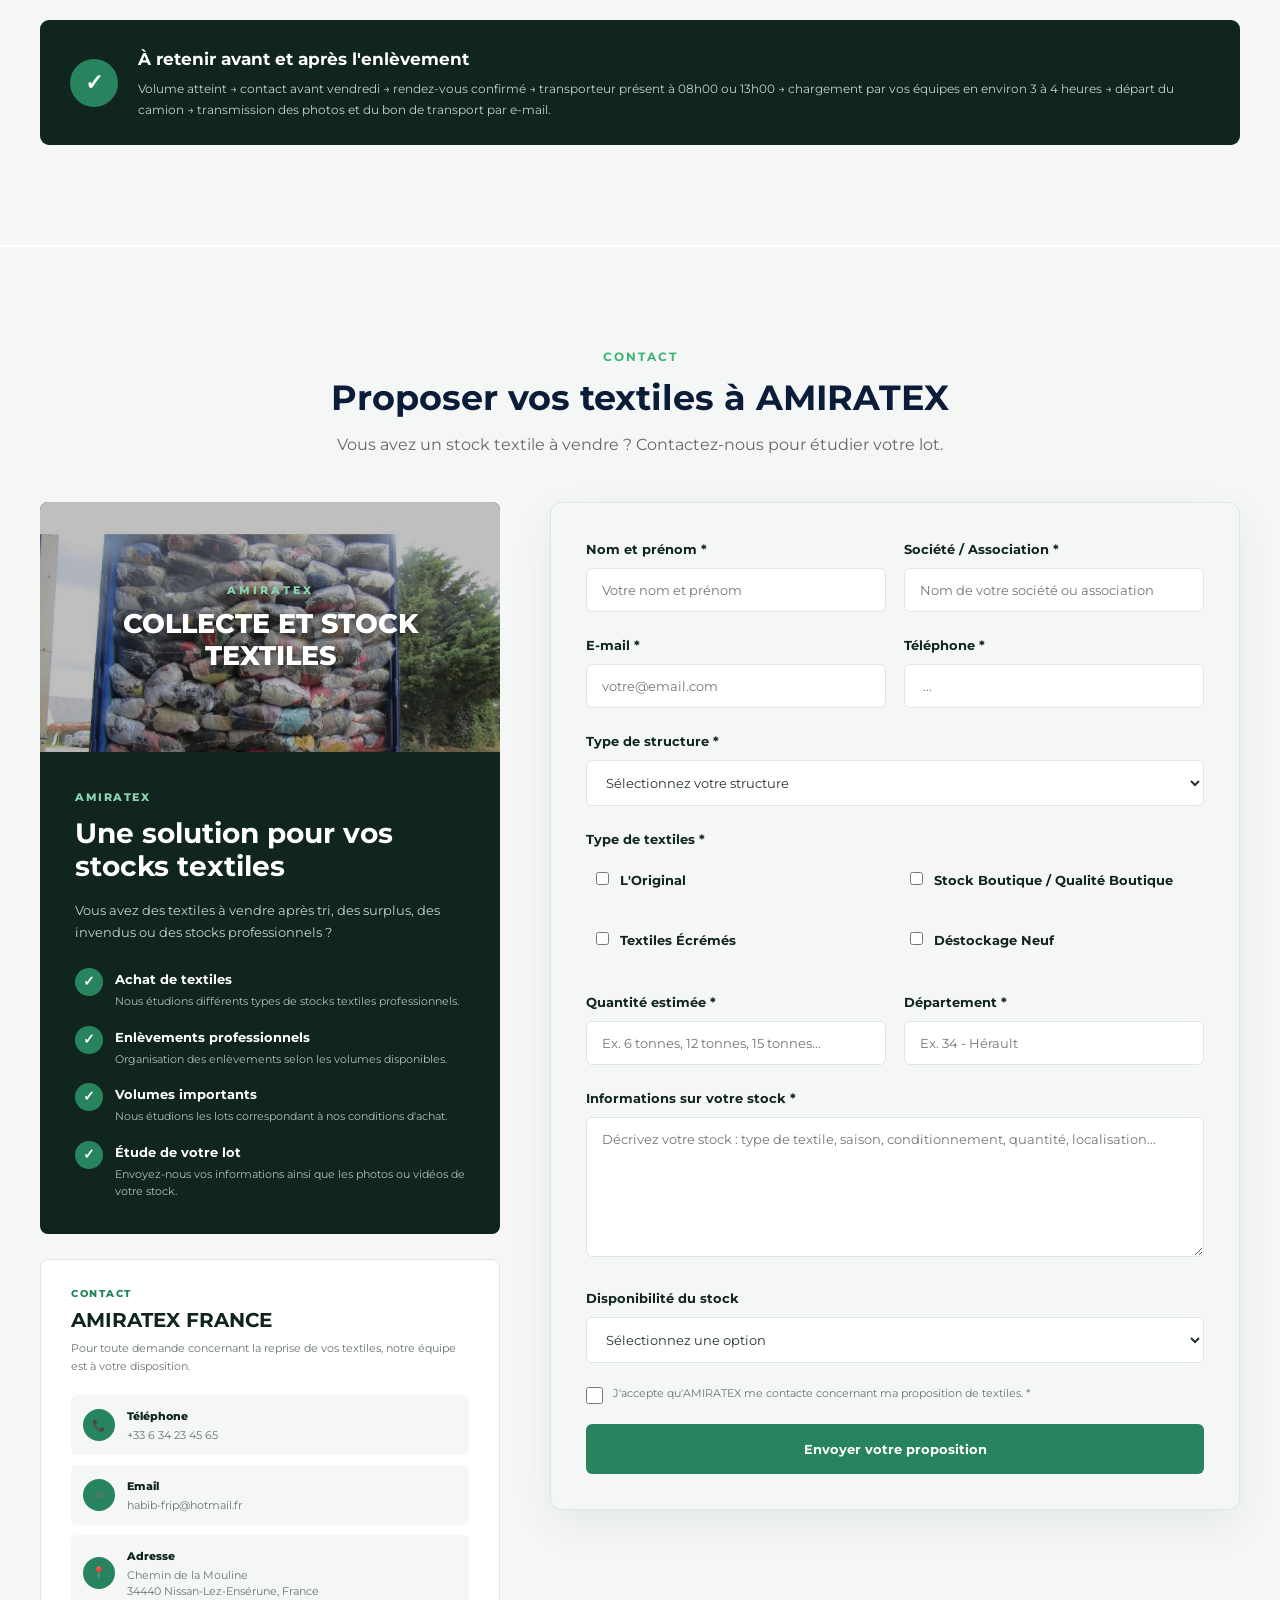
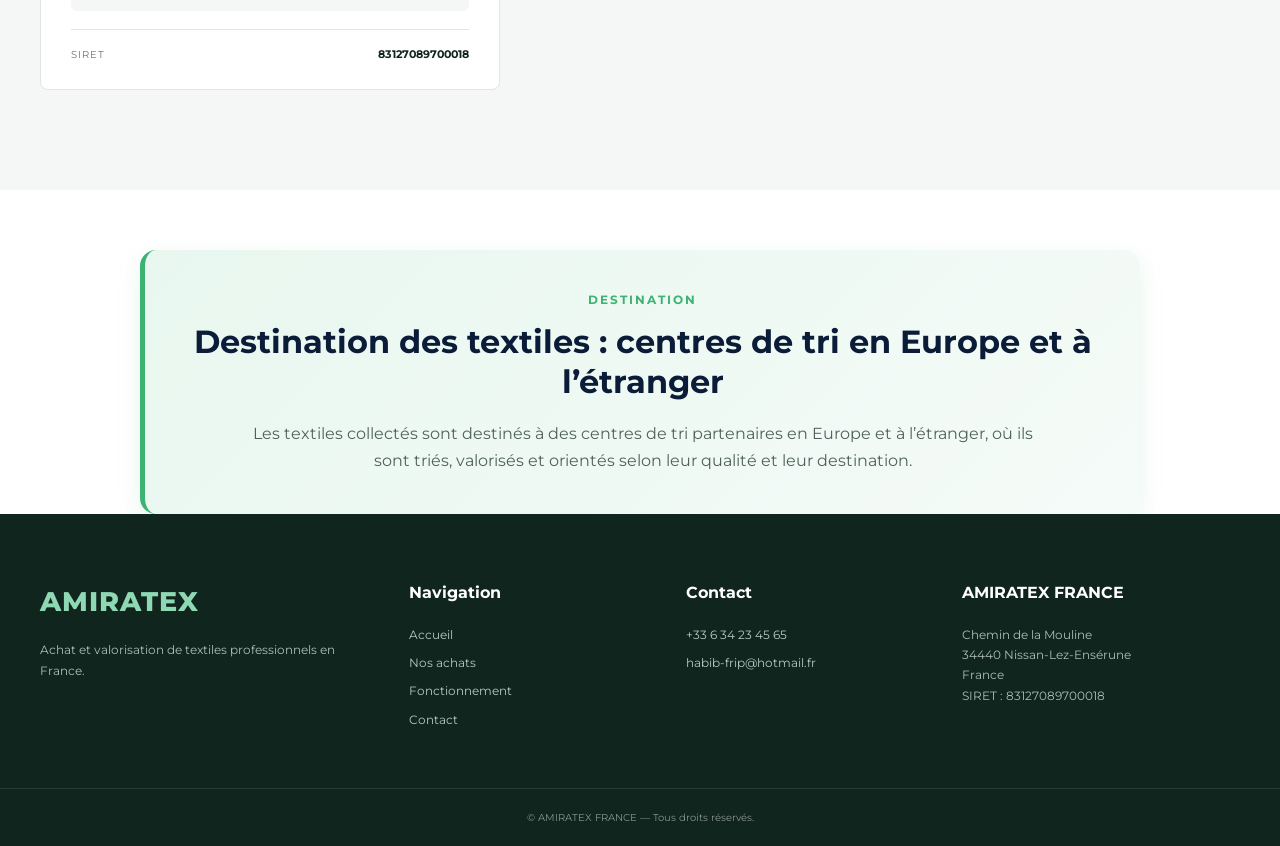
==== commit 5f2e7df4: "suspension envoi photos et vidéos formulaire html" ====
--- a/index.html
+++ b/index.html
@@ -65,7 +65,9 @@
           <a href="#partenaires">Nos partenaires</a>
           <a href="#fonctionnement">Fonctionnement</a>
           <a href="#logistique">Logistique</a>
-          <a href="#contact" class="bouton-navigation"> Proposer vos textiles </a>
+          <a href="#contact" class="bouton-navigation">
+            Proposer vos textiles
+          </a>
         </nav>
       </div>
     </header>
@@ -97,7 +99,9 @@
               Proposer vos textiles
             </a>
 
-            <a href="#achat" class="bouton bouton-contour"> Découvrir nos achats </a>
+            <a href="#achat" class="bouton bouton-contour">
+              Découvrir nos achats
+            </a>
           </div>
         </div>
       </div>
@@ -174,7 +178,9 @@
             </strong>
           </p>
 
-          <a href="#contact" class="lien-texte"> Nous proposer votre stock → </a>
+          <a href="#contact" class="lien-texte">
+            Nous proposer votre stock →
+          </a>
         </div>
       </div>
     </section>
@@ -844,10 +850,7 @@
 
               <!-- EMAIL -->
 
-              <a
-                href="mailto:habib-frip@hotmail.fr"
-                class="element-coordonnee"
-              >
+              <a href="mailto:habib-frip@hotmail.fr" class="element-coordonnee">
                 <span class="icone-coordonnee"> ✉ </span>
 
                 <div>
@@ -1075,7 +1078,7 @@
 
             <!-- =========================
      PHOTOS + VIDÉOS DU STOCK
-========================= -->
+
 
             <div class="groupe-champ">
               <label for="media"> 📷 Photos / 🎥 Vidéos du stock </label>
@@ -1092,9 +1095,9 @@
                 accept="image/jpeg,image/png,image/webp,video/mp4,video/quicktime"
                 multiple
               />
-
+ 
               <!-- LISTE DES FICHIERS SÉLECTIONNÉS -->
-
+            <!-- =========================
               <div id="apercuMedias" class="apercu-medias"></div>
 
               <small class="aide-fichier">
@@ -1103,7 +1106,7 @@
               </small>
             </div>
 
-        
+        ========================= -->
 
             <!-- =========================
                      DISPONIBILITÉ
@@ -1149,13 +1152,20 @@
                      BOUTON
                 ========================= -->
 
-            <button type="submit" class="bouton bouton-principal bouton-pleine-largeur">
+            <button
+              type="submit"
+              class="bouton bouton-principal bouton-pleine-largeur"
+            >
               Envoyer votre proposition
             </button>
 
             <!-- MESSAGE -->
 
-            <div id="messageFormulaire" class="message-formulaire" aria-live="polite"></div>
+            <div
+              id="messageFormulaire"
+              class="message-formulaire"
+              aria-live="polite"
+            ></div>
           </form>
         </div>
       </div>
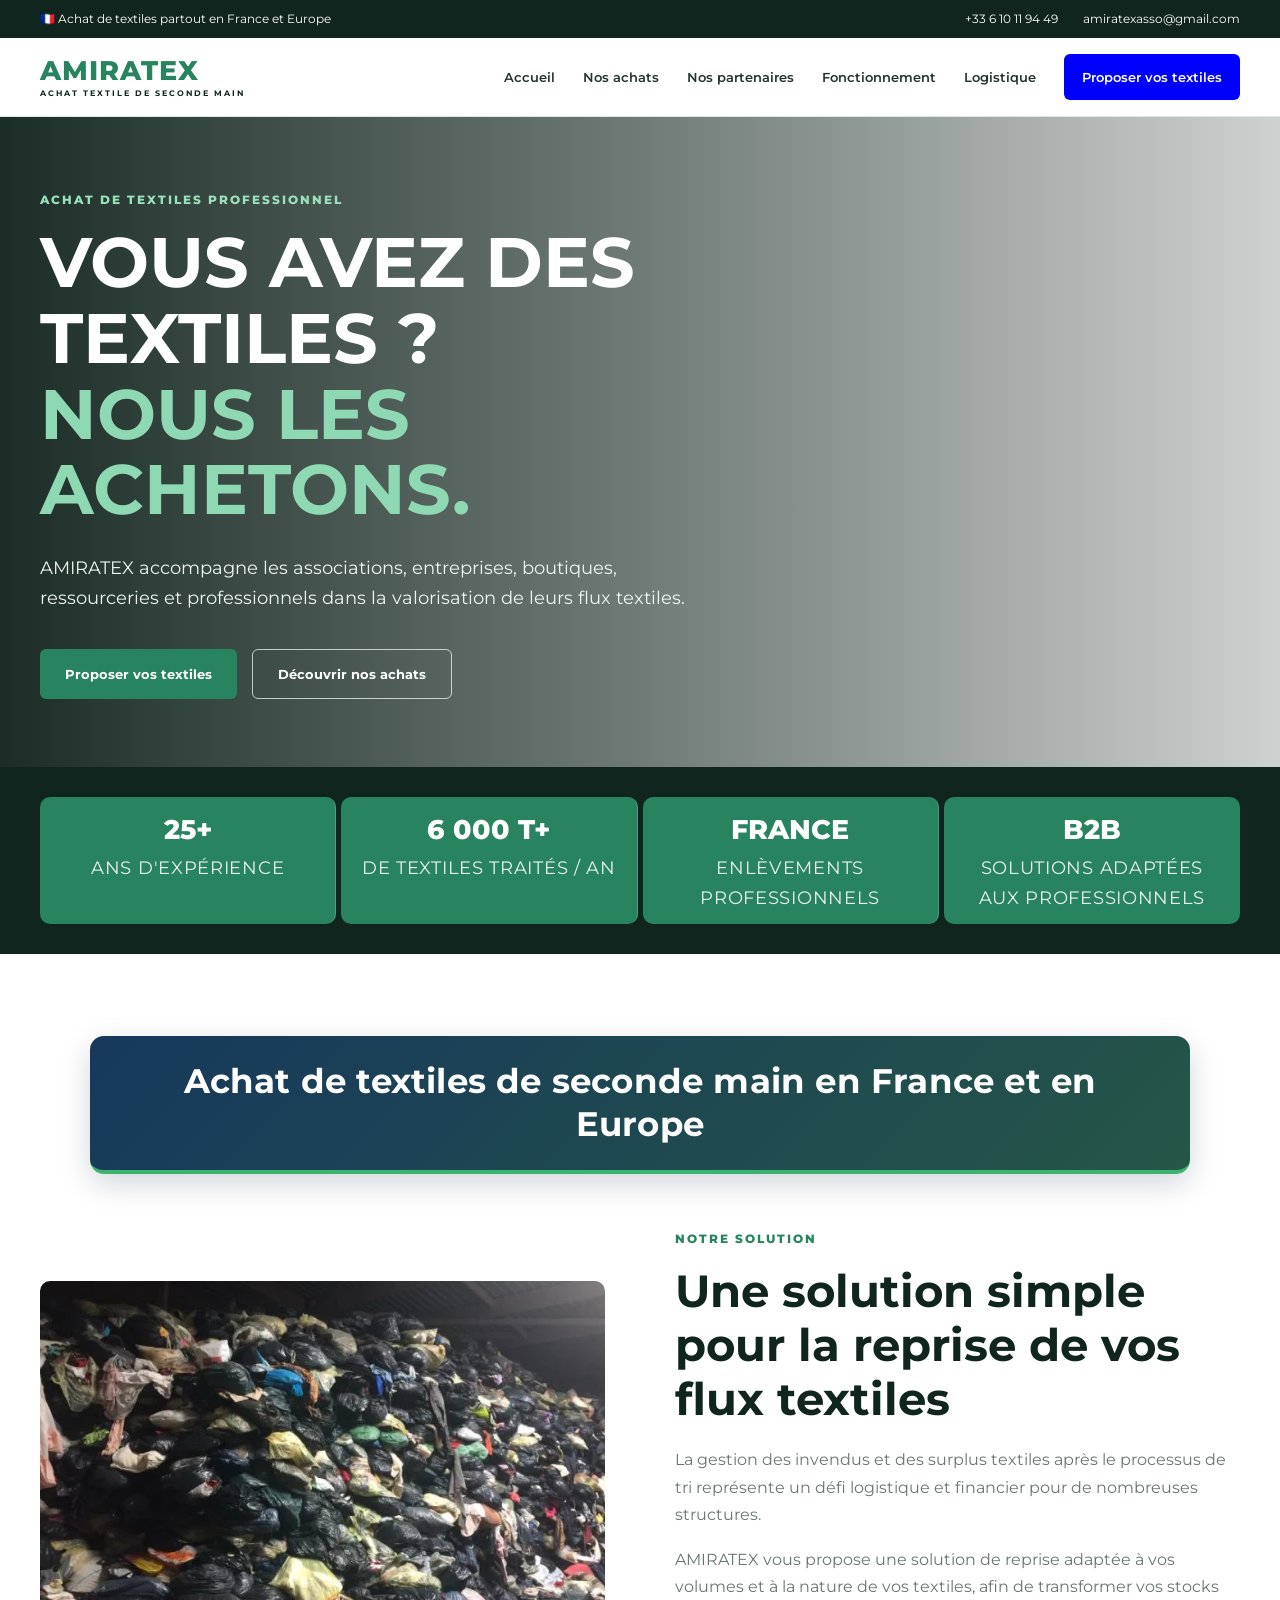
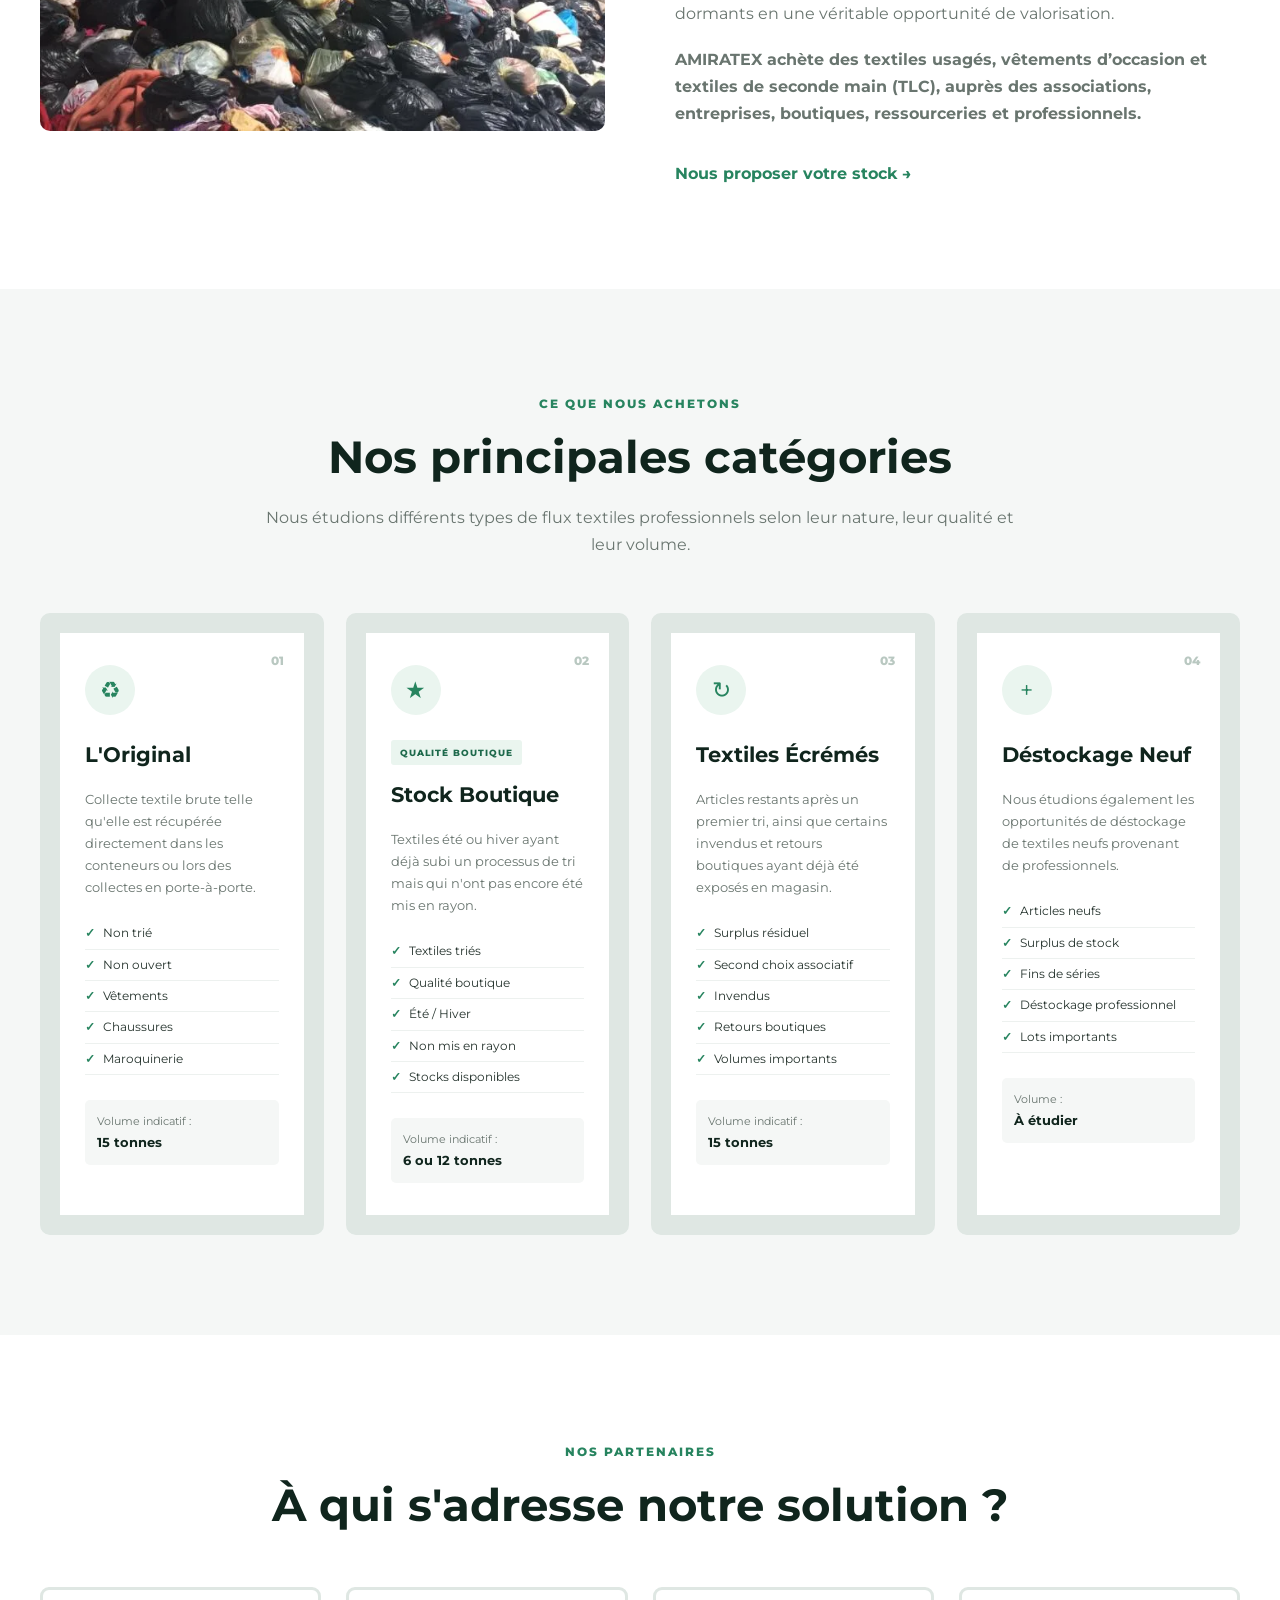
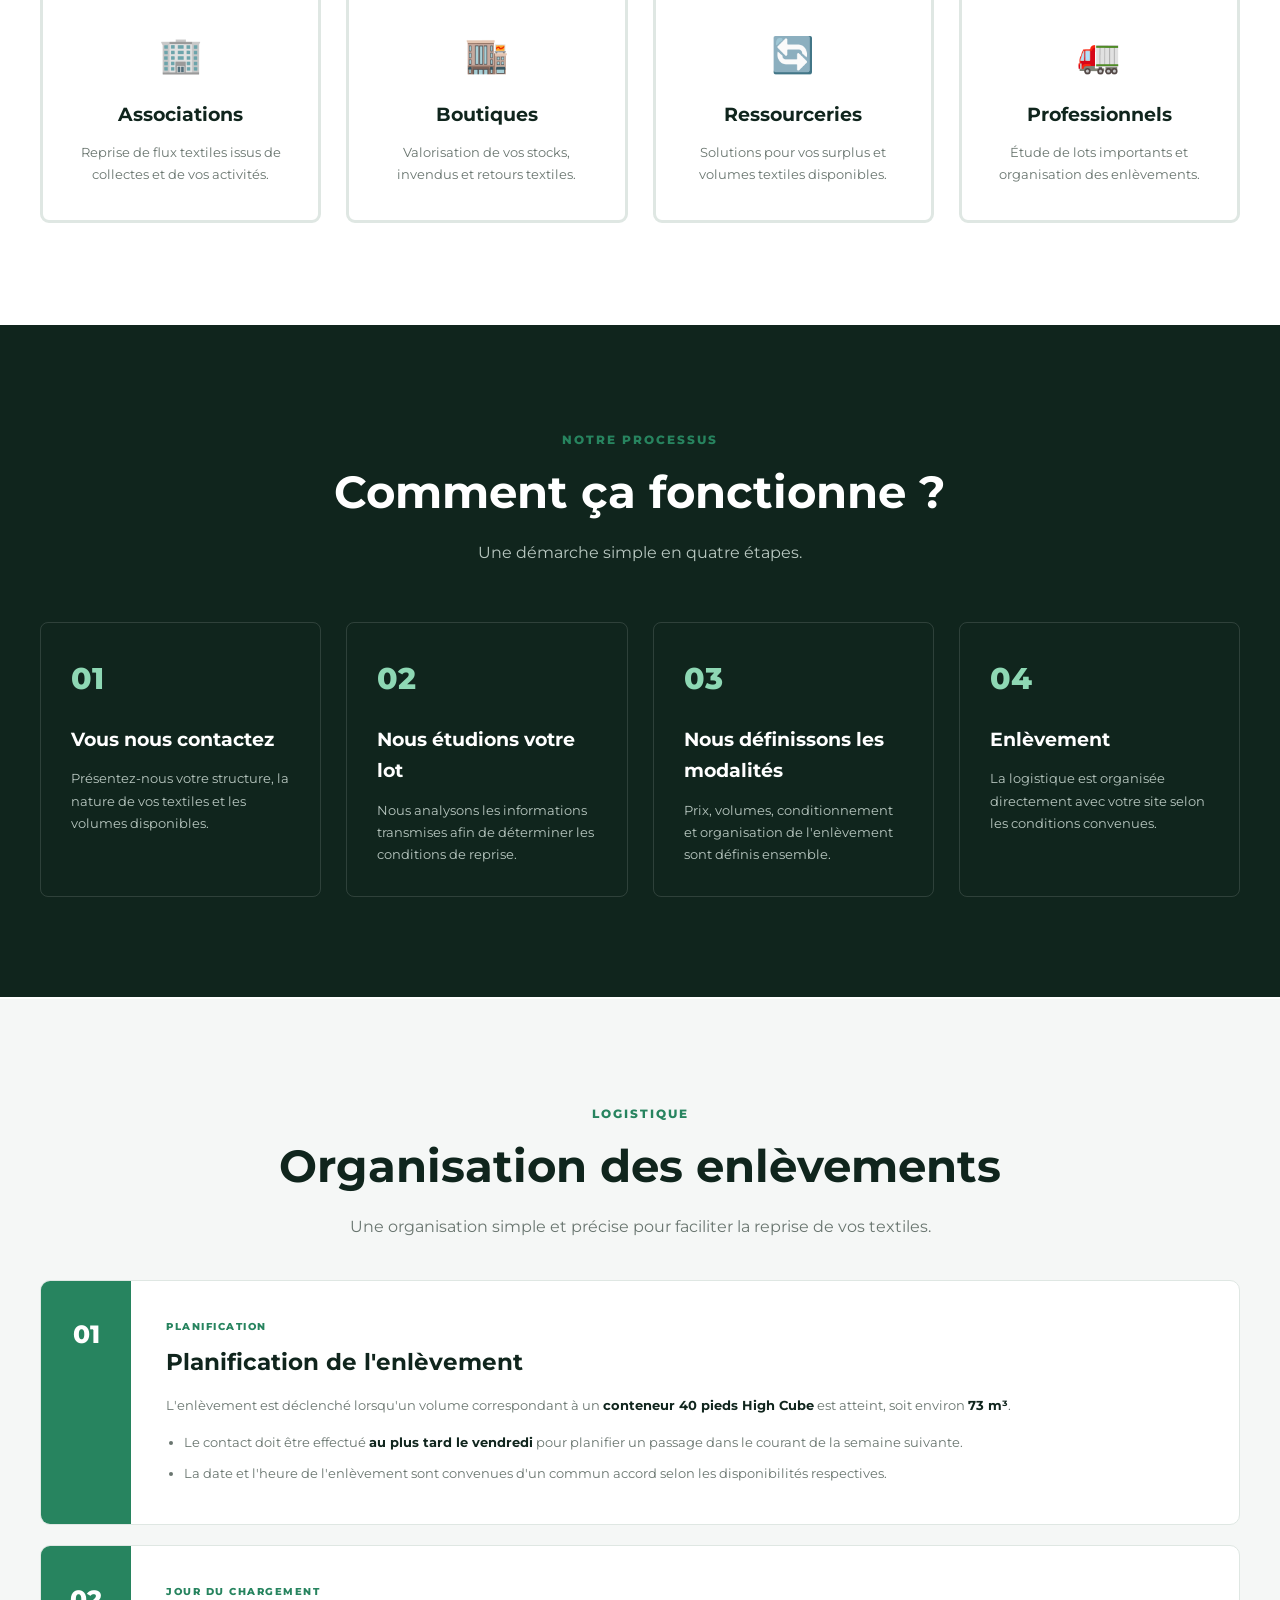
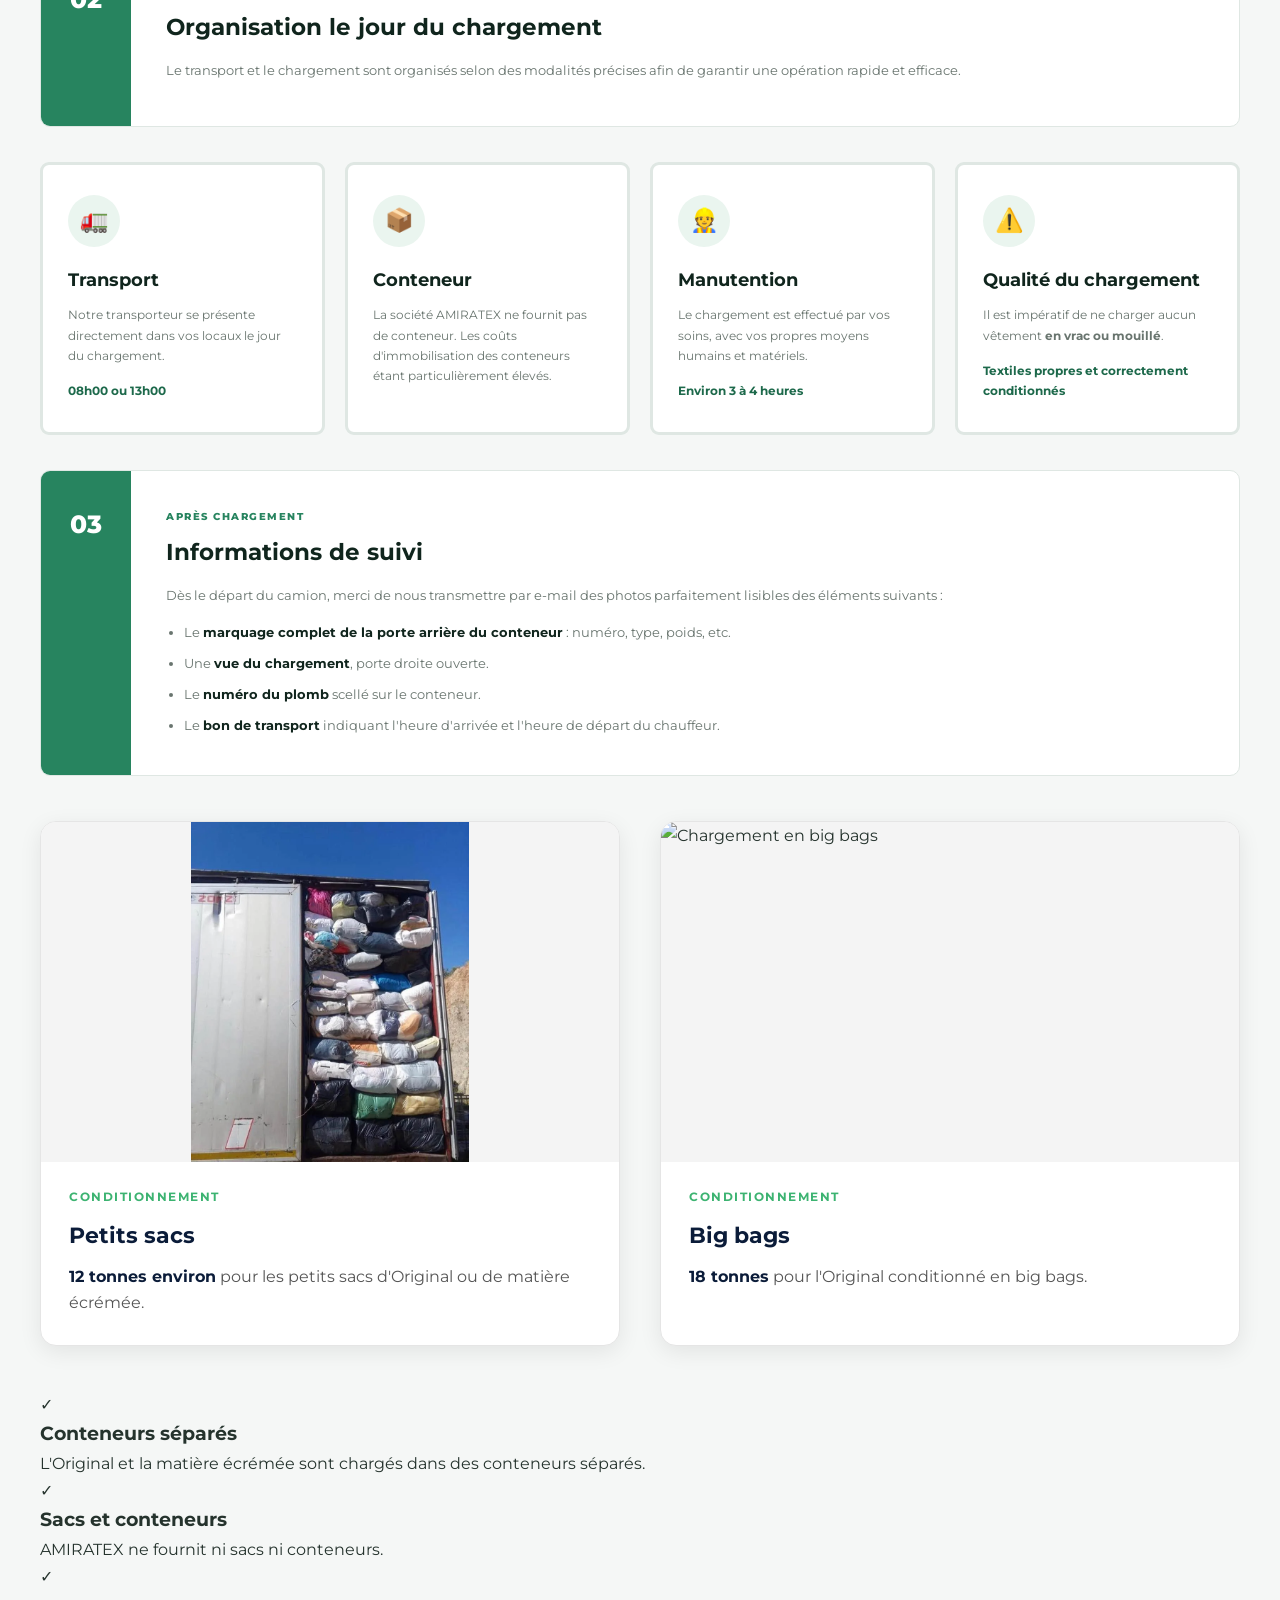
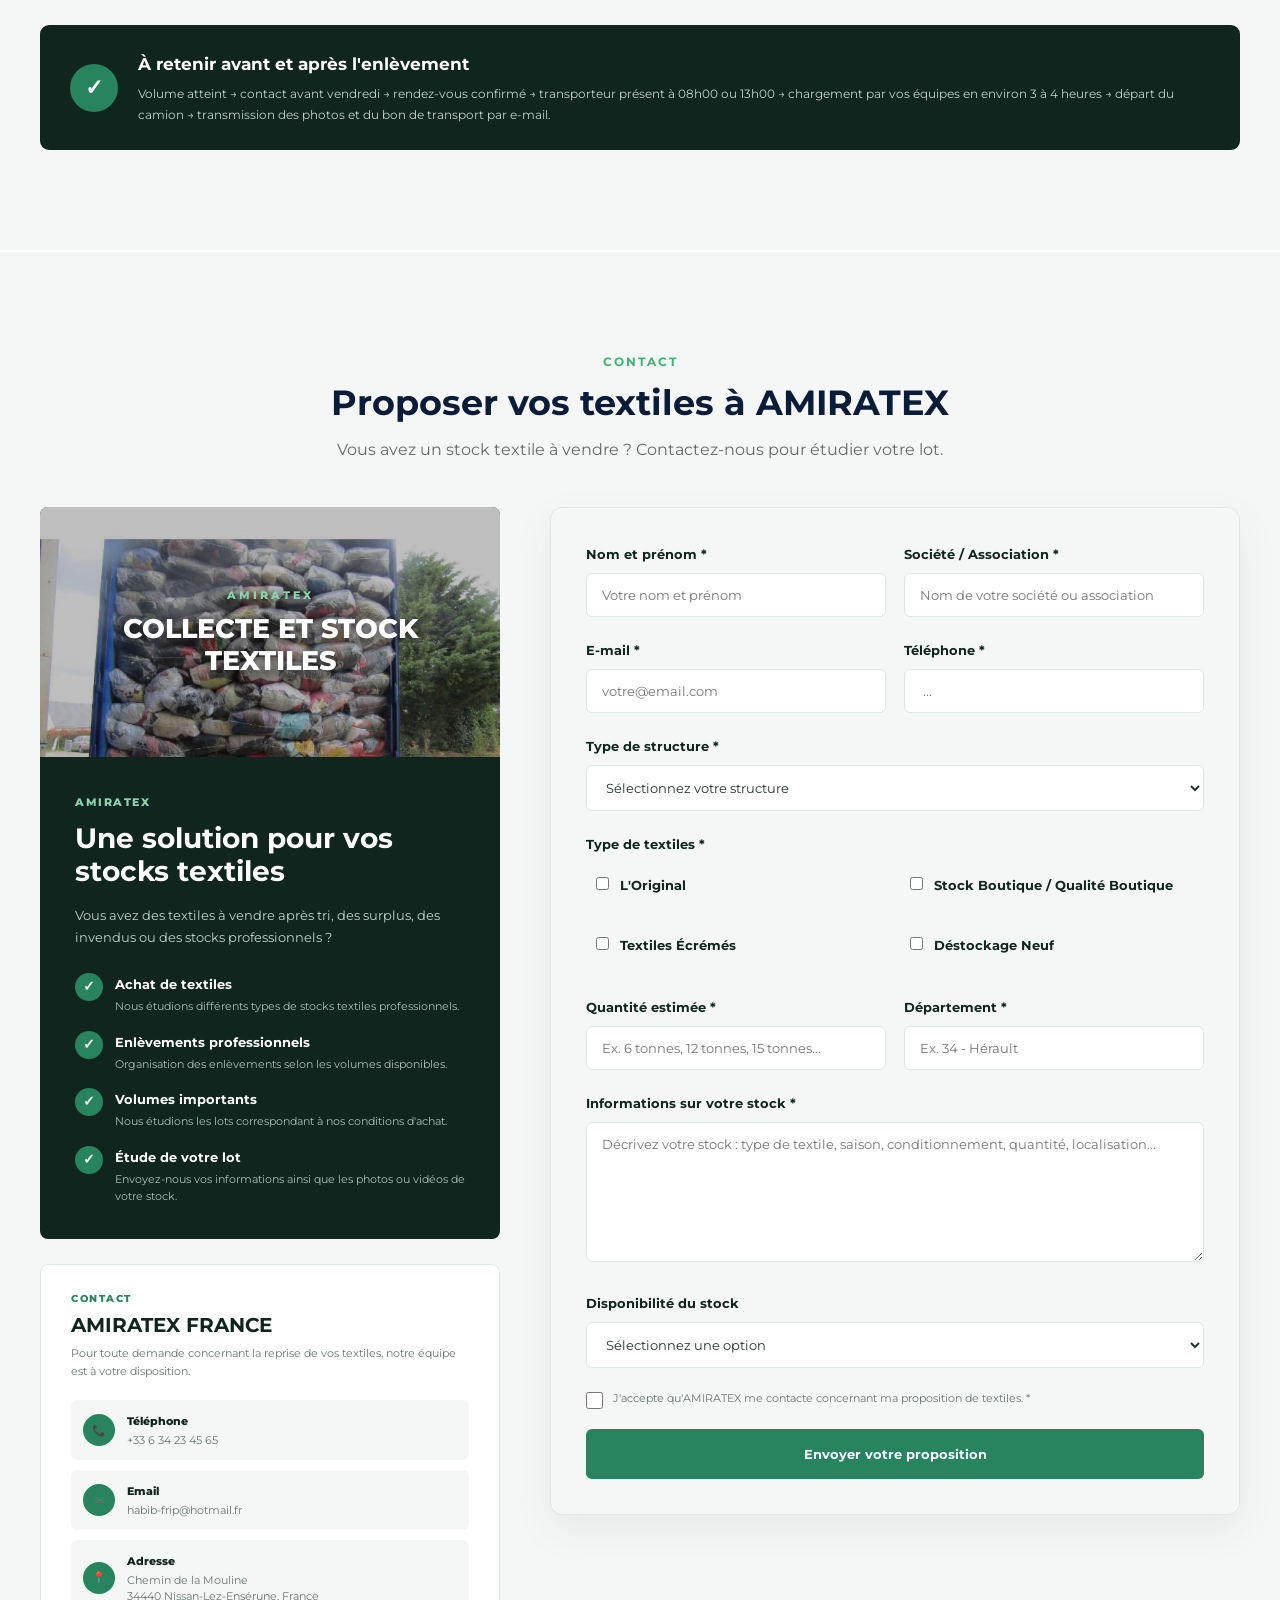
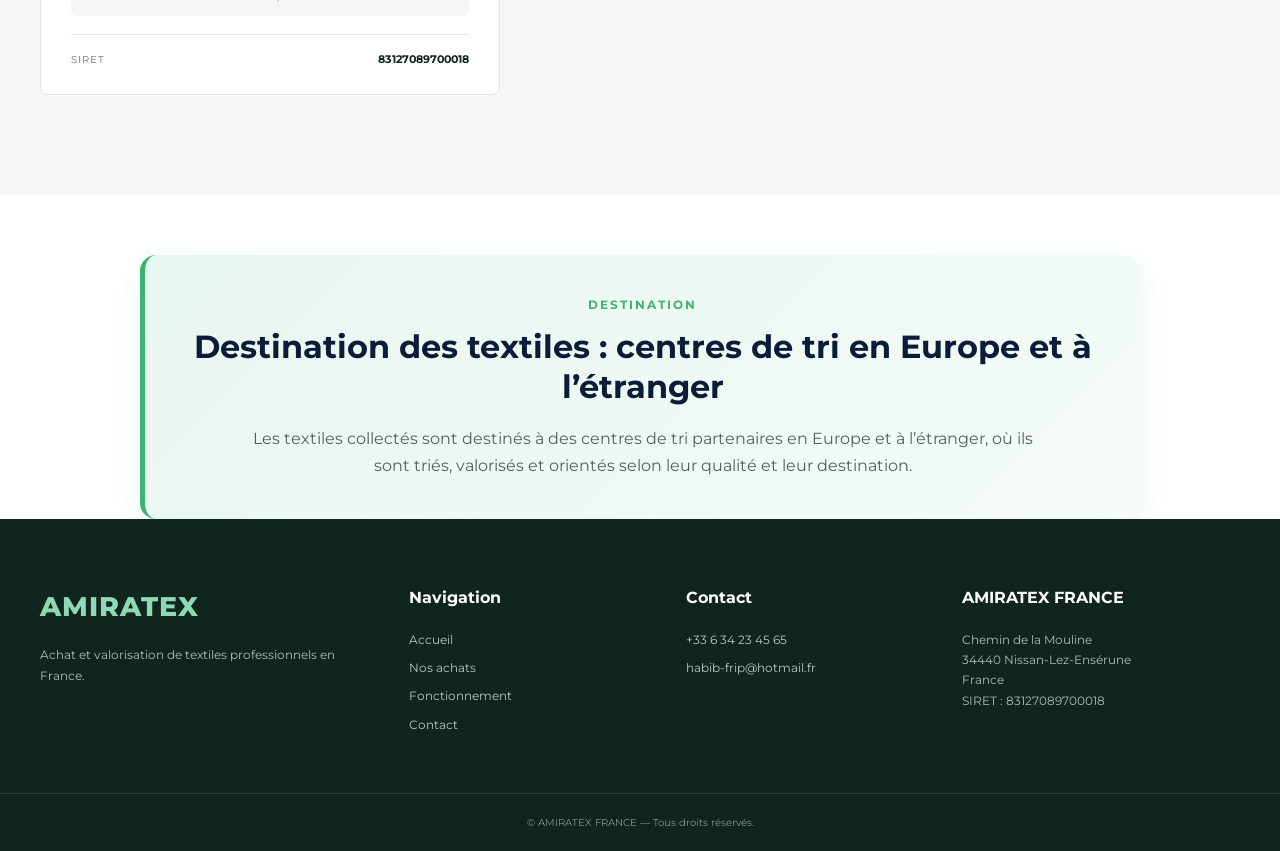
==== commit acc403e8: "modification css" ====
--- a/index.html
+++ b/index.html
@@ -552,7 +552,7 @@
 
           <!-- QUALITÉ -->
 
-          <div class="information-logistique avertissement">
+          <div class="information-logistique">
             <div class="icone-information">⚠️</div>
 
             <h3>Qualité du chargement</h3>
--- a/css/style.css
+++ b/css/style.css
@@ -241,7 +241,7 @@
 
 .bouton-navigation {
 
-    background: var(--green);
+    background: blue;
 
     color: white;
 
@@ -867,7 +867,7 @@
 
     padding: 35px 25px;
 
-    border: 1px solid var(--border);
+    border: 3px solid var(--border);
 
     border-radius: 9px;
 
@@ -1879,8 +1879,10 @@
     background: var(--white);
 
     padding: 30px 25px;
-
-    border: 1px solid var(--border);
+    border: 3px solid var(--border);
+
+    
+
     border-radius: 9px;
 
     transition: 0.3s ease;
@@ -1891,7 +1893,7 @@
 
     transform: translateY(-4px);
 
-    box-shadow: 0 10px 25px rgba(20, 50, 40, 0.06);
+    box-shadow: 10px 10px 25px rgba(20, 50, 40, 0.06);
 }
 
 
